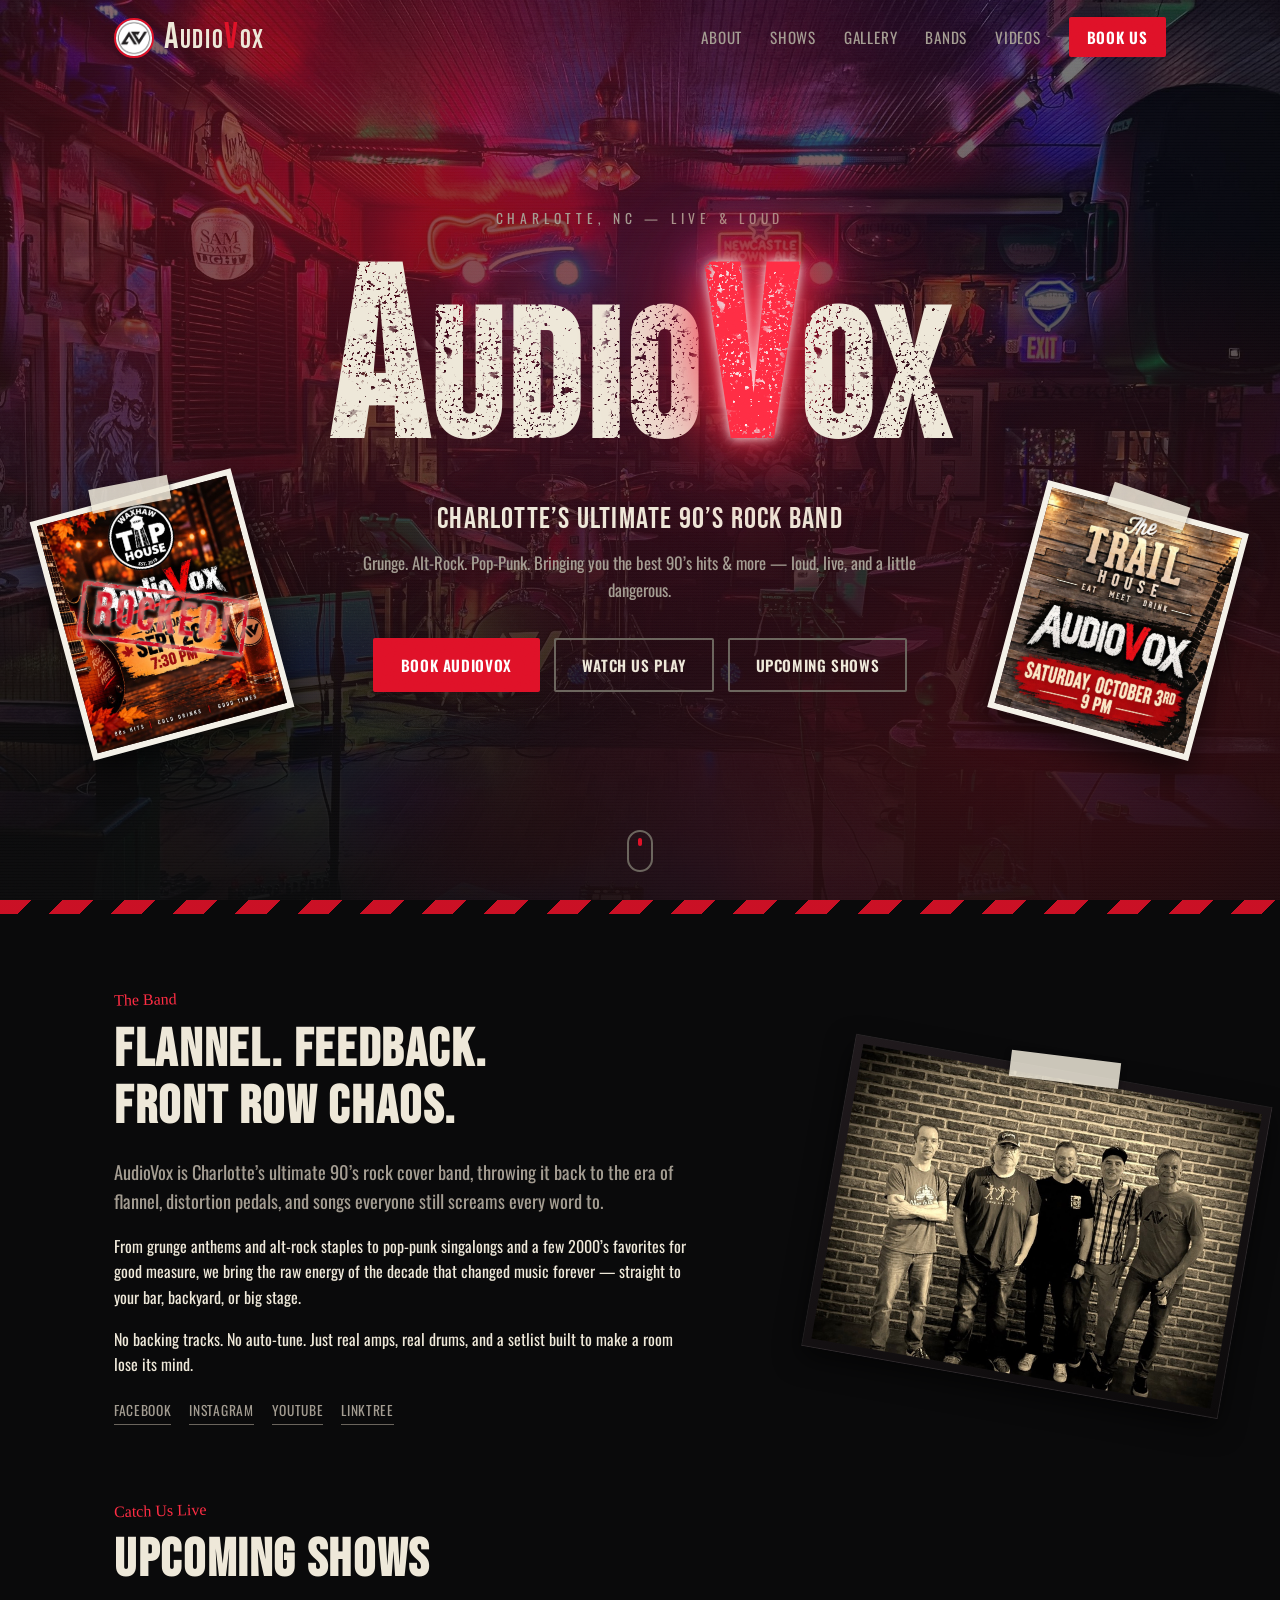
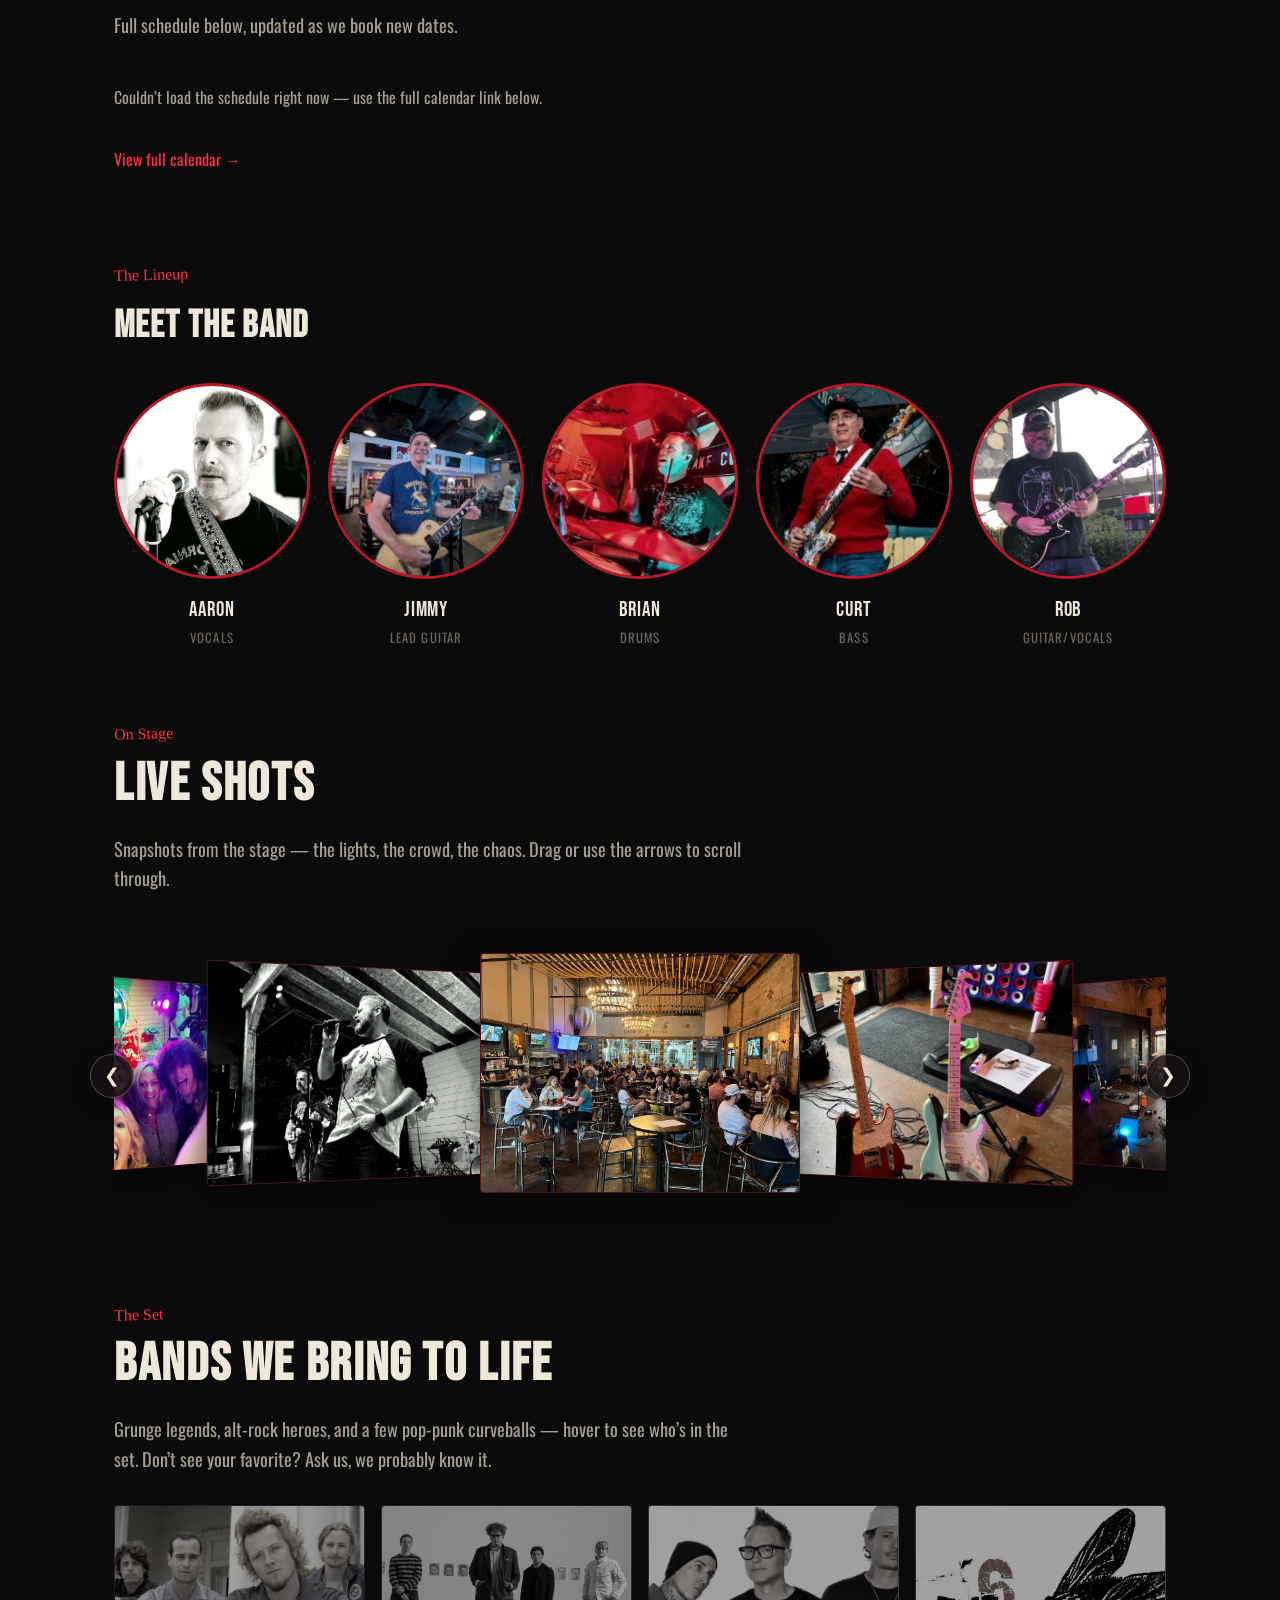
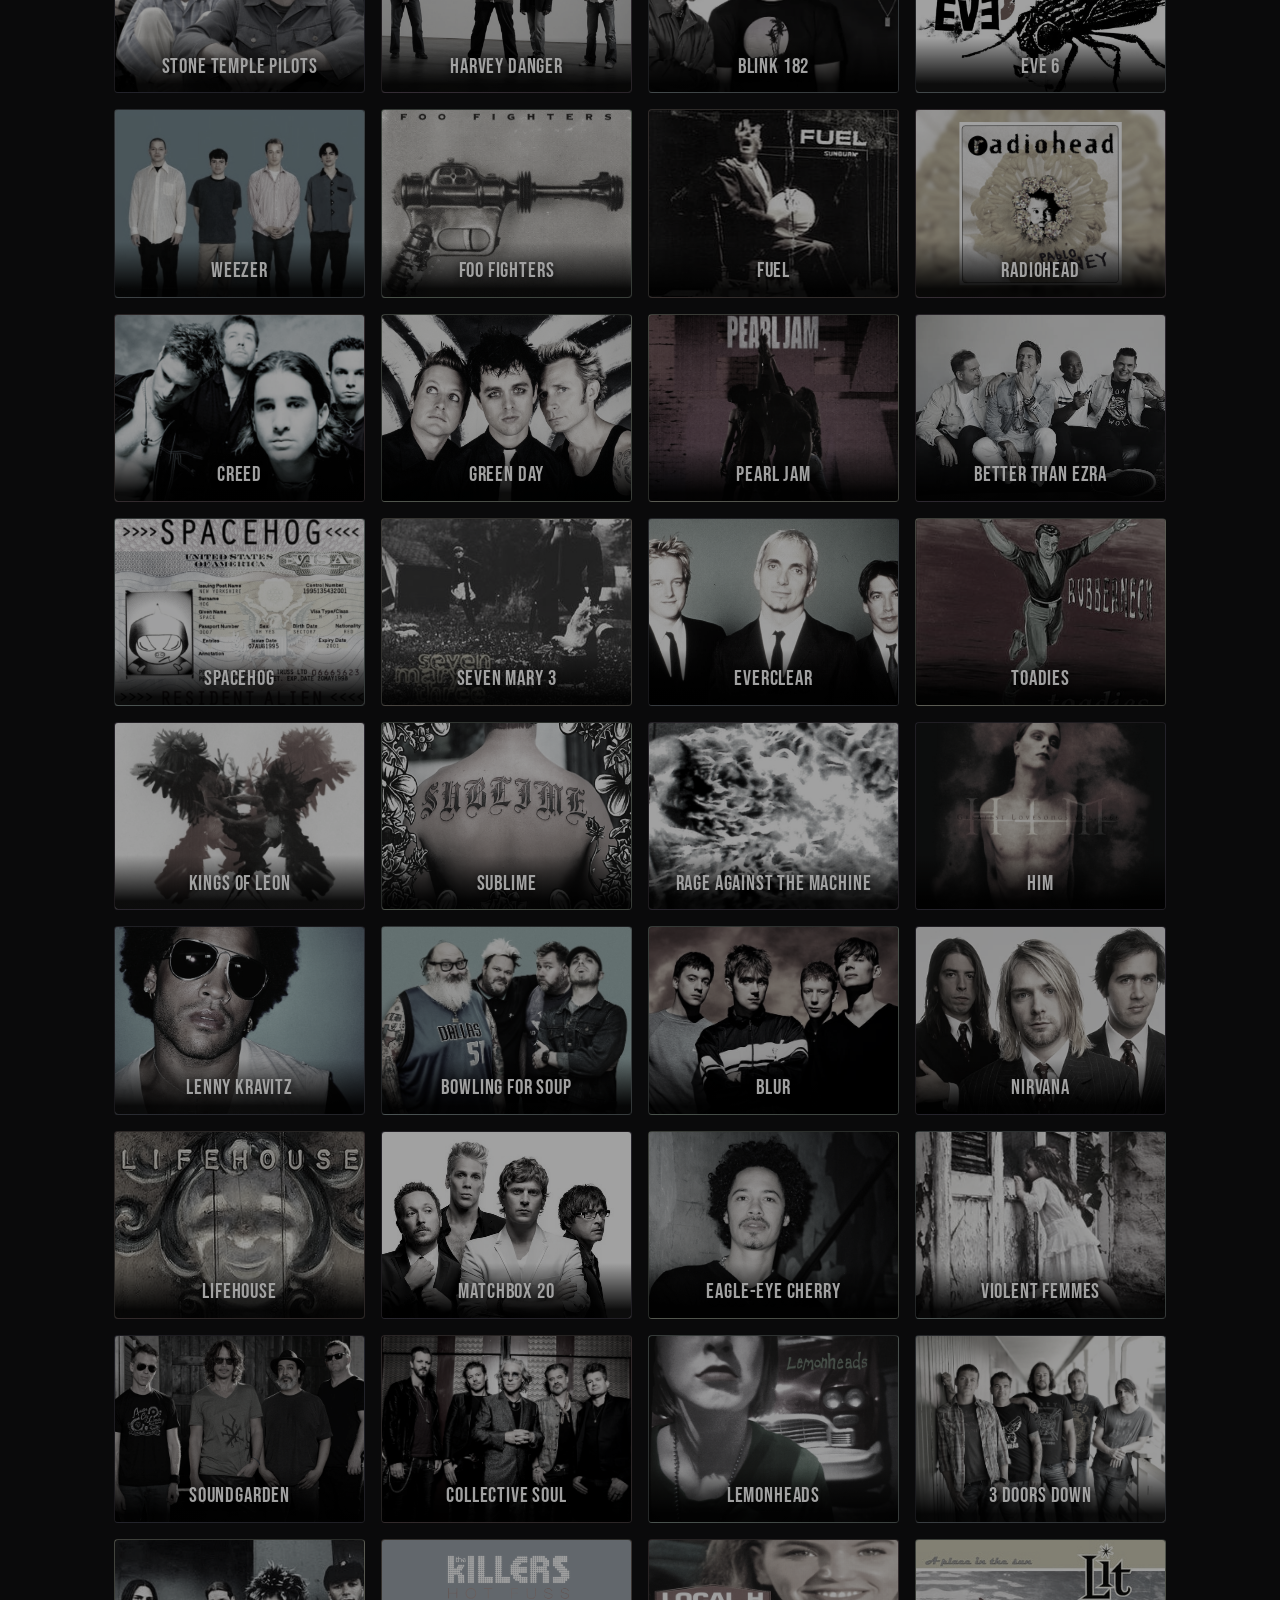
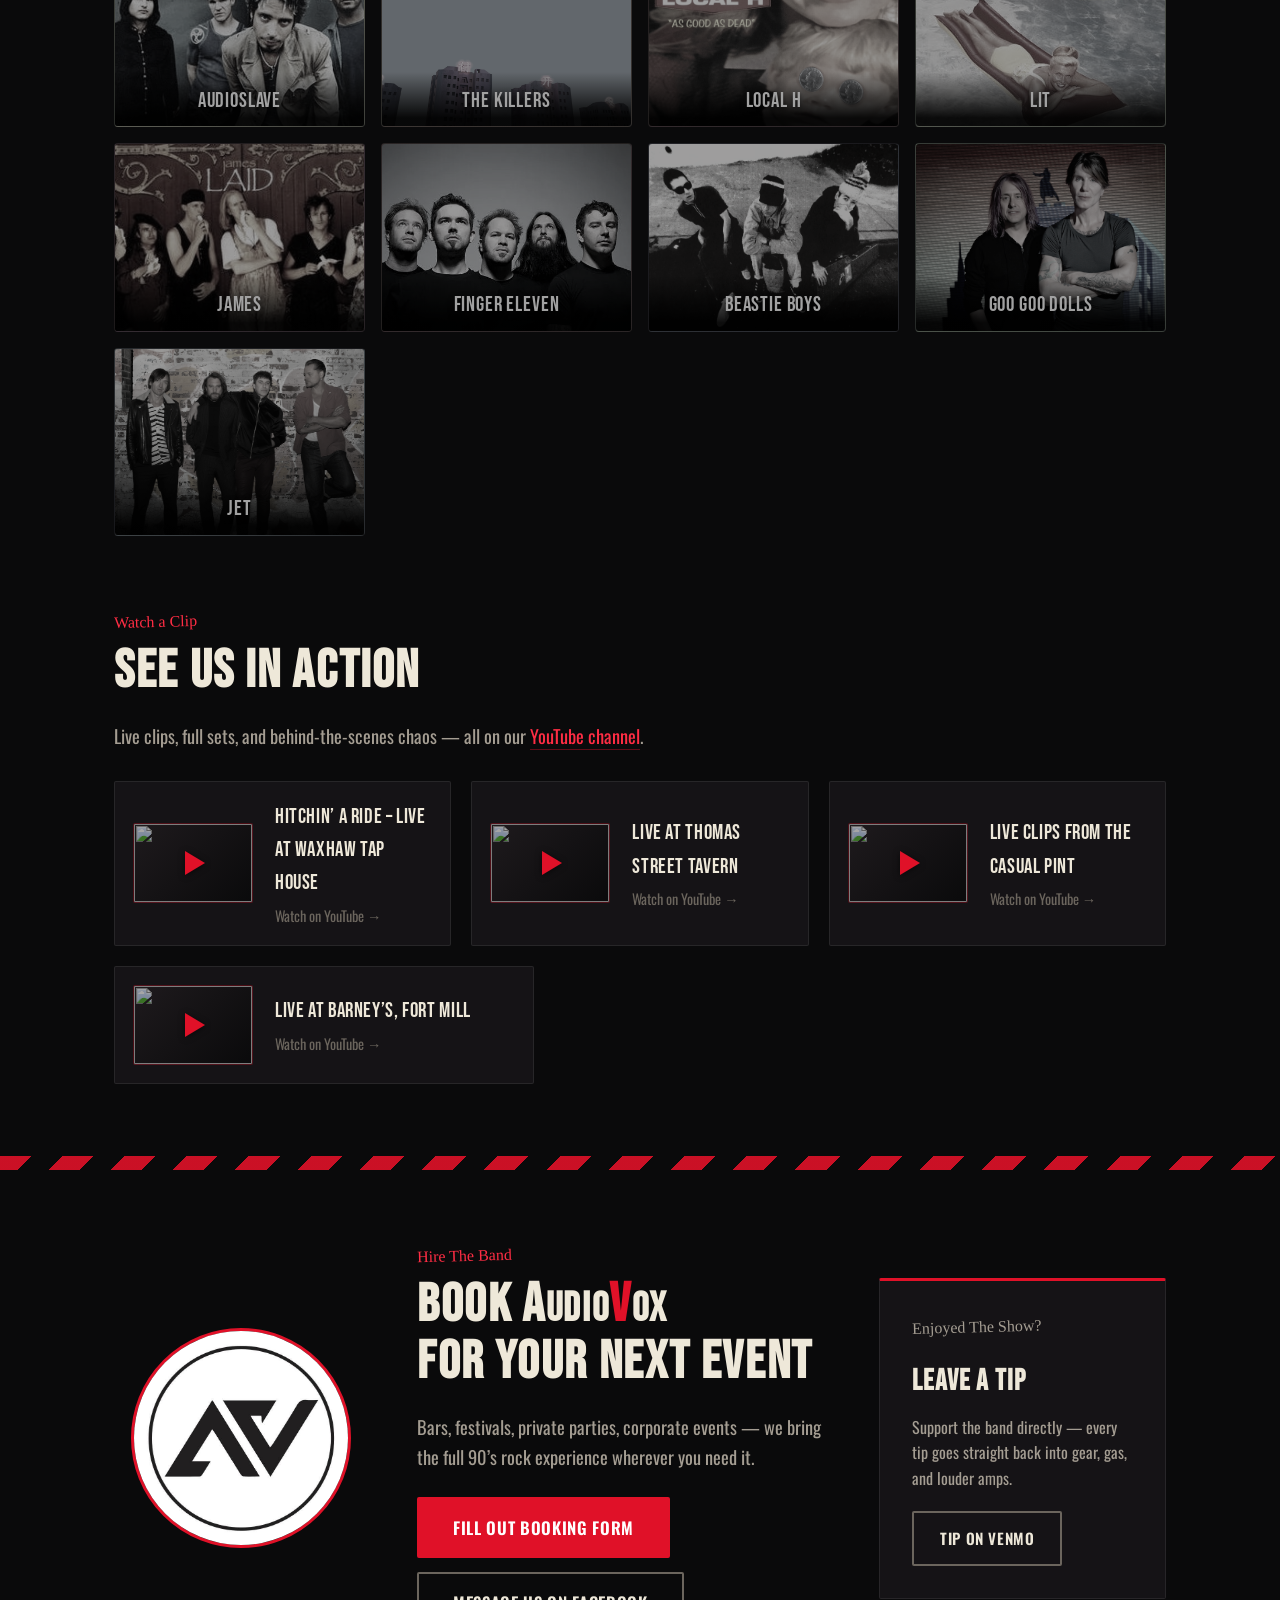
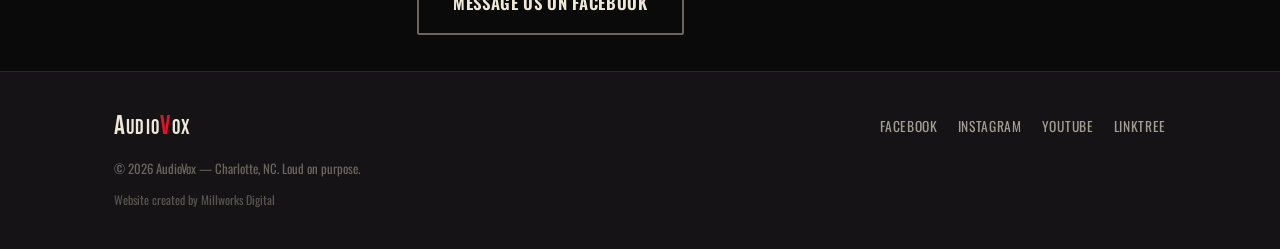
==== index.html @ 93bf6ca8 "Booking form: relay requests to the band's inbox via Resend (Pages Function)" ====
<!DOCTYPE html>
<html lang="en">
<head>
<meta charset="UTF-8">
<meta name="viewport" content="width=device-width, initial-scale=1.0">
<title>AudioVox | Charlotte's Ultimate 90's Rock Band</title>
<meta name="description" content="AudioVox — Charlotte's ultimate 90's rock cover band. Live shows, setlist, booking and more.">
<link rel="icon" href="favicon.ico" sizes="48x48 32x32">
<link rel="icon" type="image/png" sizes="32x32" href="favicon-32.png">
<link rel="apple-touch-icon" href="apple-touch-icon.png">
<link rel="preconnect" href="https://fonts.googleapis.com">
<link rel="preconnect" href="https://fonts.gstatic.com" crossorigin>
<link href="https://fonts.googleapis.com/css2?family=Bebas+Neue&family=Anton+SC&family=Permanent+Marker&family=Oswald:wght@400;500;600;700&display=swap" rel="stylesheet">
<link rel="stylesheet" href="https://cdn.jsdelivr.net/npm/swiper@11/swiper-bundle.min.css">
<link rel="stylesheet" href="css/style.css?v=49">
</head>
<body>
<!-- Distress filter for the AudioVox wordmark -->
<svg width="0" height="0" style="position:absolute" aria-hidden="true" focusable="false"><filter id="av-distress" x="-5%" y="-5%" width="110%" height="110%"><feTurbulence type="fractalNoise" baseFrequency="0.09" numOctaves="3" seed="4" result="w"/><feDisplacementMap in="SourceGraphic" in2="w" scale="5" xChannelSelector="R" yChannelSelector="G" result="r"/><feTurbulence type="fractalNoise" baseFrequency="0.018 0.5" numOctaves="2" seed="21" result="g"/><feColorMatrix in="g" type="matrix" values="0 0 0 0 0  0 0 0 0 0  0 0 0 0 0  18 0 0 0 -4.3" result="m"/><feComposite in="r" in2="m" operator="in"/></filter><filter id="av-glitch" x="-8%" y="-8%" width="116%" height="116%" color-interpolation-filters="sRGB"><feTurbulence type="fractalNoise" baseFrequency="0 0.07" numOctaves="1" seed="3" result="bands"><animate attributeName="seed" values="3;3;3;3;3;8;3;14;3;3;3;3" dur="4.5s" calcMode="discrete" repeatCount="indefinite"/></feTurbulence><feDisplacementMap in="SourceGraphic" in2="bands" scale="0" xChannelSelector="R" yChannelSelector="B" result="d"><animate attributeName="scale" values="0;0;0;0;0;10;0;-7;0;0;0;0" dur="4.5s" calcMode="discrete" repeatCount="indefinite"/></feDisplacementMap><feFlood flood-color="#000" result="red"/><feComposite in="red" in2="d" operator="in" result="redcopy"/><feOffset in="redcopy" dx="-3" dy="0" result="ghost"><animate attributeName="dx" values="-3;-3;-3;-3;-3;-9;-3;-9;-3;-3;-3;-3" dur="4.5s" calcMode="discrete" repeatCount="indefinite"/></feOffset><feMerge><feMergeNode in="d"/></feMerge></filter><filter id="av-glitch-sm" x="-8%" y="-8%" width="116%" height="116%" color-interpolation-filters="sRGB"><feTurbulence type="fractalNoise" baseFrequency="0 0.07" numOctaves="1" seed="3" result="bands"><animate attributeName="seed" values="3;3;3;3;3;8;3;14;3;3;3;3" dur="4.5s" calcMode="discrete" repeatCount="indefinite"/></feTurbulence><feDisplacementMap in="SourceGraphic" in2="bands" scale="0" xChannelSelector="R" yChannelSelector="B" result="d"><animate attributeName="scale" values="0;0;0;0;0;6;0;-4;0;0;0;0" dur="4.5s" calcMode="discrete" repeatCount="indefinite"/></feDisplacementMap><feFlood flood-color="#000" result="red"/><feComposite in="red" in2="d" operator="in" result="redcopy"/><feOffset in="redcopy" dx="-1" dy="0" result="ghost"><animate attributeName="dx" values="-1;-1;-1;-1;-1;-3;-1;-3;-1;-1;-1;-1" dur="4.5s" calcMode="discrete" repeatCount="indefinite"/></feOffset><feMerge><feMergeNode in="d"/></feMerge></filter><filter id="av-check" x="-2%" y="-2%" width="104%" height="104%" color-interpolation-filters="sRGB"><feTurbulence type="fractalNoise" baseFrequency="0.07 0.006" numOctaves="3" seed="12" result="n"/><feColorMatrix in="n" type="matrix" values="0 0 0 0 0  0 0 0 0 0  0 0 0 0 0  1 0 0 0 0" result="a"/><feComponentTransfer in="a" result="lines"><feFuncA type="table" tableValues="0 0 0 0 0 0 0 0 0 0 0 0 0 0 0 0 0 0 0 0 1 0 0 0 0 0 0 0 0 0 0 0 0 0 0 0 0 0 0 0"/></feComponentTransfer><feComposite in="lines" in2="SourceAlpha" operator="in" result="cut"/><feFlood flood-color="#1b1210" flood-opacity="0.9"/><feComposite in2="cut" operator="in" result="cracks"/><feMerge><feMergeNode in="SourceGraphic"/><feMergeNode in="cracks"/></feMerge></filter><filter id="av-flecks" x="-2%" y="-2%" width="104%" height="104%" color-interpolation-filters="sRGB"><feTurbulence type="fractalNoise" baseFrequency="0.016" numOctaves="2" seed="4" result="d0"/><feColorMatrix in="d0" type="matrix" values="0 0 0 0 0  0 0 0 0 0  0 0 0 0 0  7 0 0 0 -2.7" result="dens"/><feTurbulence type="fractalNoise" baseFrequency="0.3" numOctaves="2" seed="17" result="g1"/><feColorMatrix in="g1" type="matrix" values="0 0 0 0 0  0 0 0 0 0  0 0 0 0 0  -16 0 0 0 5.8" result="small"/><feComposite in="small" in2="dens" operator="in" result="smallC"/><feTurbulence type="fractalNoise" baseFrequency="0.21" numOctaves="2" seed="52" result="g3"/><feColorMatrix in="g3" type="matrix" values="0 0 0 0 0  0 0 0 0 0  0 0 0 0 0  -16 0 0 0 4.5" result="base"/><feTurbulence type="fractalNoise" baseFrequency="0.07 0.1" numOctaves="3" seed="31" result="g2"/><feColorMatrix in="g2" type="matrix" values="0 0 0 0 0  0 0 0 0 0  0 0 0 0 0  -20 0 0 0 6.5" result="chips"/><feComposite in="chips" in2="dens" operator="in" result="chipsC"/><feComposite in="smallC" in2="base" operator="over" result="f1"/><feComposite in="f1" in2="chipsC" operator="over" result="flecks"/><feComposite in="SourceGraphic" in2="flecks" operator="out"/></filter><filter id="av-flecks-sm" x="-2%" y="-2%" width="104%" height="104%" color-interpolation-filters="sRGB"><feTurbulence type="fractalNoise" baseFrequency="0.03" numOctaves="2" seed="4" result="d0"/><feColorMatrix in="d0" type="matrix" values="0 0 0 0 0  0 0 0 0 0  0 0 0 0 0  7 0 0 0 -2.7" result="dens"/><feTurbulence type="fractalNoise" baseFrequency="0.57" numOctaves="2" seed="17" result="g1"/><feColorMatrix in="g1" type="matrix" values="0 0 0 0 0  0 0 0 0 0  0 0 0 0 0  -16 0 0 0 5.8" result="small"/><feComposite in="small" in2="dens" operator="in" result="smallC"/><feTurbulence type="fractalNoise" baseFrequency="0.4" numOctaves="2" seed="52" result="g3"/><feColorMatrix in="g3" type="matrix" values="0 0 0 0 0  0 0 0 0 0  0 0 0 0 0  -16 0 0 0 4.5" result="base"/><feTurbulence type="fractalNoise" baseFrequency="0.13 0.19" numOctaves="3" seed="31" result="g2"/><feColorMatrix in="g2" type="matrix" values="0 0 0 0 0  0 0 0 0 0  0 0 0 0 0  -20 0 0 0 6.5" result="chips"/><feComposite in="chips" in2="dens" operator="in" result="chipsC"/><feComposite in="smallC" in2="base" operator="over" result="f1"/><feComposite in="f1" in2="chipsC" operator="over" result="flecks"/><feComposite in="SourceGraphic" in2="flecks" operator="out"/></filter></svg>

<div class="grain-overlay" aria-hidden="true"></div>

<header id="site-header">
  <nav class="nav-wrap">
    <a href="#top" class="brand"><img src="images/logo.jpg" alt="" class="brand-mark"><!-- OLD NAME: <span class="brand-text">AUDIO<span>VOX</span></span> --><span class="av-name" aria-label="AudioVox"><span class="av-big" aria-hidden="true"><span class="av-fx">A</span></span><span class="av-fx" aria-hidden="true">UDIO</span><span class="av-big av-v" aria-hidden="true"><span class="av-fx">V</span></span><span class="av-fx" aria-hidden="true">OX</span></span></a>
    <button id="nav-toggle" class="nav-toggle" aria-label="Toggle menu" aria-expanded="false">
      <span></span><span></span><span></span>
    </button>
    <ul id="nav-links" class="nav-links">
      <li><a href="#about" class="nav-link">About</a></li>
      <li><a href="#shows" class="nav-link">Shows</a></li>
      <li><a href="#gallery" class="nav-link">Gallery</a></li>
      <li><a href="#setlist" class="nav-link">Bands</a></li>
      <li><a href="#videos" class="nav-link">Videos</a></li>
      <li><a href="#book" class="nav-link nav-cta">Book Us</a></li>
    </ul>
  </nav>
</header>

<!-- Roughens the edges of the ROCKED! stamp so it looks like worn ink. -->
<svg width="0" height="0" style="position:absolute" aria-hidden="true" focusable="false">
  <filter id="stamp-rough" x="-5%" y="-5%" width="110%" height="110%">
    <feTurbulence type="fractalNoise" baseFrequency="0.9" numOctaves="2" seed="7" result="noise"/>
    <feDisplacementMap in="SourceGraphic" in2="noise" scale="2.5" result="rough"/>
    <feTurbulence type="fractalNoise" baseFrequency="0.05" numOctaves="3" seed="3" result="blotch"/>
    <feColorMatrix in="blotch" type="matrix" values="0 0 0 0 0  0 0 0 0 0  0 0 0 0 0  0 0 0 -1.5 1.65" result="mask"/>
    <feComposite in="rough" in2="mask" operator="in"/>
  </filter>
</svg>

<main>

  <section id="top" class="hero">
    <div class="hero-bg" aria-hidden="true"></div>
    <div class="hero-inner">
      <p class="hero-kicker">CHARLOTTE, NC &mdash; LIVE &amp; LOUD</p>
      <!-- OLD NAME: <h1 class="hero-title">AUDIO<span>VOX</span></h1> -->
      <h1 class="hero-title hero-title-av" aria-label="AudioVox"><span class="av-name"><span class="av-big" aria-hidden="true"><span class="av-fx">A</span></span><span class="av-fx" aria-hidden="true">UDIO</span><span class="av-big av-v" aria-hidden="true"><span class="av-fx">V</span></span><span class="av-fx" aria-hidden="true">OX</span></span></h1>
      <p class="hero-tagline">Charlotte&rsquo;s Ultimate 90&rsquo;s Rock Band</p>
      <p class="hero-sub">Grunge. Alt-Rock. Pop-Punk. Bringing you the best 90&rsquo;s hits &amp; more &mdash; loud, live, and a little dangerous.</p>
      <div class="hero-actions">
        <a href="#book" class="btn btn-primary">Book AudioVox</a>
        <a href="#videos" class="btn btn-outline">Watch Us Play</a>
        <a href="#shows" class="btn btn-outline">Upcoming Shows</a>
      </div>
    </div>
    <div class="next-shows">
      <div class="next-show" id="next-show">
        <span class="next-show-tape"></span>
        <img
          src="images/flyer.jpg"
          alt="Upcoming show flyer"
          class="next-show-img lightbox-trigger"
          id="next-show-img"
          data-stamp="ROCKED!"
          data-lightbox-group="flyer"
          data-cta-href="#shows"
          data-cta-label="See Upcoming Shows"
        >
        <span class="next-show-stamp" aria-hidden="true">ROCKED!</span>
      </div>
      <div class="next-show next-show-right" id="next-show-2">
        <span class="next-show-tape"></span>
        <img
          src="images/flyer2.jpg"
          alt="Upcoming show flyer"
          class="next-show-img lightbox-trigger"
          id="next-show-img-2"
          data-lightbox-group="flyer"
          data-cta-href="#shows"
          data-cta-label="See Upcoming Shows"
        >
      </div>
    </div>
    <a href="#about" class="scroll-cue" aria-label="Scroll down"><span></span></a>
  </section>

  <div class="hazard-strip" aria-hidden="true"></div>

  <section id="about" class="section about">
    <div class="section-inner about-grid">
      <div class="about-text">
        <p class="eyebrow">The Band</p>
        <h2 class="section-title">Flannel. Feedback.<br>Front Row Chaos.</h2>
        <p class="lede">AudioVox is Charlotte&rsquo;s ultimate 90&rsquo;s rock cover band, throwing it back to the era of flannel, distortion pedals, and songs everyone still screams every word to.</p>
        <p>From grunge anthems and alt-rock staples to pop-punk singalongs and a few 2000&rsquo;s favorites for good measure, we bring the raw energy of the decade that changed music forever &mdash; straight to your bar, backyard, or big stage.</p>
        <p>No backing tracks. No auto-tune. Just real amps, real drums, and a setlist built to make a room lose its mind.</p>
        <div class="about-links">
          <a href="https://www.facebook.com/audiovoxmusic" target="_blank" rel="noopener">Facebook</a>
          <a href="https://www.instagram.com/audiovox_music" target="_blank" rel="noopener">Instagram</a>
          <a href="https://youtube.com/@audiovoxmusic" target="_blank" rel="noopener">YouTube</a>
          <a href="https://linktr.ee/AudioVoxmusic" target="_blank" rel="noopener">Linktree</a>
        </div>
      </div>
      <div class="about-photo about-photo-band">
        <img src="images/about-band.jpg" alt="AudioVox band portrait" class="photo-fallback photo-frame lightbox-trigger" data-fallback-label="images/about-band.jpg" data-lightbox-group="band">
        <div class="photo-tape"></div>
      </div>
    </div>
  </section>

  <section id="shows" class="section shows">
    <div class="section-inner">
      <p class="eyebrow">Catch Us Live</p>
      <h2 class="section-title">Upcoming Shows</h2>
      <p class="lede">Full schedule below, updated as we book new dates.</p>
      <ul class="show-list" id="show-list" aria-live="polite">
        <li class="show-empty">Loading shows&hellip;</li>
      </ul>
      <div id="past-shows" class="past-shows" hidden>
        <h3 class="past-shows-title">Past Shows</h3>
        <ul class="show-list" id="past-show-list"></ul>
      </div>
      <p class="show-more"><a href="https://calendar.google.com/calendar/embed?src=43e5d4c9e6b91e4037fa6ed11dd346ec2a66055111ee38d2aab50e6a2820ae67%40group.calendar.google.com&ctz=America%2FNew_York" target="_blank" rel="noopener">View full calendar &rarr;</a></p>
    </div>
  </section>

  <section class="section about about-lineup">
    <div class="section-inner band-grid">
      <p class="eyebrow">The Lineup</p>
      <h3 class="band-title">Meet The Band</h3>
      <ul class="band-members">
        <li class="band-member">
          <img src="images/member-aaron.jpg" alt="Aaron" class="photo-fallback member-photo" data-fallback-label="images/member-aaron.jpg">
          <span class="member-name">Aaron</span>
          <span class="member-role">Vocals</span>
        </li>
        <li class="band-member">
          <img src="images/member-jimmy.jpg" alt="Jimmy" class="photo-fallback member-photo" data-fallback-label="images/member-jimmy.jpg">
          <span class="member-name">Jimmy</span>
          <span class="member-role">Lead Guitar</span>
        </li>
        <li class="band-member">
          <img src="images/member-brian.jpg" alt="Brian" class="photo-fallback member-photo" data-fallback-label="images/member-brian.jpg">
          <span class="member-name">Brian</span>
          <span class="member-role">Drums</span>
        </li>
        <li class="band-member">
          <img src="images/member-curt.jpg" alt="Curt" class="photo-fallback member-photo" data-fallback-label="images/member-curt.jpg">
          <span class="member-name">Curt</span>
          <span class="member-role">Bass</span>
        </li>
        <li class="band-member">
          <img src="images/member-rob.jpg" alt="Rob" class="photo-fallback member-photo" data-fallback-label="images/member-rob.jpg">
          <span class="member-name">Rob</span>
          <span class="member-role">Guitar/Vocals</span>
        </li>
      </ul>
    </div>
  </section>

  <section id="gallery" class="section gallery">
    <div class="section-inner">
      <p class="eyebrow">On Stage</p>
      <h2 class="section-title">Live Shots</h2>
      <p class="lede">Snapshots from the stage &mdash; the lights, the crowd, the chaos. Drag or use the arrows to scroll through.</p>
    </div>
    <div class="gallery-carousel section-inner">
      <button id="gallery-prev" class="gallery-nav gallery-prev" aria-label="Slide left">&#10094;</button>
      <div class="swiper gallery-swiper">
        <div class="swiper-wrapper" id="gallery-wrapper"></div>
      </div>
      <button id="gallery-next" class="gallery-nav gallery-next" aria-label="Slide right">&#10095;</button>
    </div>
  </section>

  <section id="setlist" class="section setlist">
    <div class="section-inner">
      <p class="eyebrow">The Set</p>
      <h2 class="section-title">Bands We Bring To Life</h2>
      <p class="lede">Grunge legends, alt-rock heroes, and a few pop-punk curveballs &mdash; hover to see who&rsquo;s in the set. Don&rsquo;t see your favorite? Ask us, we probably know it.</p>
      <ul class="cover-bands-grid" id="cover-bands-grid"></ul>
    </div>
  </section>


  <section id="videos" class="section videos">
    <div class="section-inner">
      <p class="eyebrow">Watch a Clip</p>
      <h2 class="section-title">See Us In Action</h2>
      <p class="lede">Live clips, full sets, and behind-the-scenes chaos &mdash; all on our <a href="https://youtube.com/@audiovoxmusic" target="_blank" rel="noopener">YouTube channel</a>.</p>
      <div class="video-list">
        <a class="video-card" href="https://www.youtube.com/watch?v=dtZlCOOHJao" target="_blank" rel="noopener">
          <div class="video-thumb">
            <img src="https://img.youtube.com/vi/dtZlCOOHJao/hqdefault.jpg" alt="" class="video-thumb-img">
            <span class="play-btn" aria-hidden="true"></span>
          </div>
          <div class="video-card-text">
            <span class="video-card-title">Hitchin&rsquo; a Ride &ndash; Live at Waxhaw Tap House</span>
            <span class="video-card-sub">Watch on YouTube &rarr;</span>
          </div>
        </a>
        <a class="video-card" href="https://www.youtube.com/watch?v=Fhkzwx5cWUE" target="_blank" rel="noopener">
          <div class="video-thumb">
            <img src="https://img.youtube.com/vi/Fhkzwx5cWUE/hqdefault.jpg" alt="" class="video-thumb-img">
            <span class="play-btn" aria-hidden="true"></span>
          </div>
          <div class="video-card-text">
            <span class="video-card-title">Live at Thomas Street Tavern</span>
            <span class="video-card-sub">Watch on YouTube &rarr;</span>
          </div>
        </a>
        <a class="video-card" href="https://www.youtube.com/watch?v=5sEF7wU3IVE" target="_blank" rel="noopener">
          <div class="video-thumb">
            <img src="https://img.youtube.com/vi/5sEF7wU3IVE/hqdefault.jpg" alt="" class="video-thumb-img">
            <span class="play-btn" aria-hidden="true"></span>
          </div>
          <div class="video-card-text">
            <span class="video-card-title">Live Clips from The Casual Pint</span>
            <span class="video-card-sub">Watch on YouTube &rarr;</span>
          </div>
        </a>
        <a class="video-card" href="https://www.youtube.com/watch?v=ik-5cZEL6rE" target="_blank" rel="noopener">
          <div class="video-thumb">
            <img src="https://img.youtube.com/vi/ik-5cZEL6rE/hqdefault.jpg" alt="" class="video-thumb-img">
            <span class="play-btn" aria-hidden="true"></span>
          </div>
          <div class="video-card-text">
            <span class="video-card-title">Live at Barney&rsquo;s, Fort Mill</span>
            <span class="video-card-sub">Watch on YouTube &rarr;</span>
          </div>
        </a>
      </div>
    </div>
  </section>

  <div class="hazard-strip" aria-hidden="true"></div>

  <section id="book" class="section book">
    <div class="section-inner book-grid">
      <div class="book-logo">
        <img src="images/logo.jpg" alt="AudioVox logo" class="book-logo-img">
      </div>
      <div class="book-text">
        <p class="eyebrow">Hire The Band</p>
        <!-- OLD NAME: <h2 class="section-title">Book Audio<span class="vox">Vox</span><br>For Your Next Event</h2> -->
        <h2 class="section-title">Book <span class="av-name av-inline" aria-label="AudioVox"><span class="av-big" aria-hidden="true"><span class="av-fx">A</span></span><span class="av-fx" aria-hidden="true">UDIO</span><span class="av-big av-v" aria-hidden="true"><span class="av-fx">V</span></span><span class="av-fx" aria-hidden="true">OX</span></span><br>For Your Next Event</h2>
        <p class="lede">Bars, festivals, private parties, corporate events &mdash; we bring the full 90&rsquo;s rock experience wherever you need it.</p>
        <div class="book-actions">
          <button type="button" id="open-booking-form" class="btn btn-primary btn-lg">Fill Out Booking Form</button>
          <a href="https://m.me/audiovoxmusic" target="_blank" rel="noopener" class="btn btn-outline btn-lg">Message Us on Facebook</a>
        </div>
      </div>
      <div class="tip-card">
        <p class="eyebrow">Enjoyed The Show?</p>
        <h3 class="tip-title">Leave a Tip</h3>
        <p>Support the band directly &mdash; every tip goes straight back into gear, gas, and louder amps.</p>
        <a href="https://venmo.com/code?user_id=3025136726835200626&created=1779314784" target="_blank" rel="noopener" class="btn btn-outline">Tip on Venmo</a>
      </div>
    </div>
  </section>

</main>

<footer class="site-footer">
  <div class="section-inner footer-inner">
    <a href="#top" class="brand footer-brand"><!-- OLD NAME: <span class="brand-text">AUDIO<span>VOX</span></span> --><span class="av-name" aria-label="AudioVox"><span class="av-big" aria-hidden="true"><span class="av-fx">A</span></span><span class="av-fx" aria-hidden="true">UDIO</span><span class="av-big av-v" aria-hidden="true"><span class="av-fx">V</span></span><span class="av-fx" aria-hidden="true">OX</span></span></a>
    <ul class="footer-links">
      <li><a href="https://www.facebook.com/audiovoxmusic" target="_blank" rel="noopener">Facebook</a></li>
      <li><a href="https://www.instagram.com/audiovox_music" target="_blank" rel="noopener">Instagram</a></li>
      <li><a href="https://youtube.com/@audiovoxmusic" target="_blank" rel="noopener">YouTube</a></li>
      <li><a href="https://linktr.ee/AudioVoxmusic" target="_blank" rel="noopener">Linktree</a></li>
    </ul>
    <p class="footer-copy">&copy; <span id="year"></span> AudioVox &mdash; Charlotte, NC. Loud on purpose.</p>
    <p class="footer-credit">Website created by Millworks Digital</p>
  </div>
</footer>

<div id="lightbox" class="lightbox" hidden>
  <div class="lightbox-modal">
    <button id="lightbox-close" class="lightbox-close" aria-label="Close photo">&times;</button>
    <button id="lightbox-prev" class="lightbox-nav lightbox-prev" aria-label="Previous photo">&#10094;</button>
    <img id="lightbox-img" src="" alt="">
    <span id="lightbox-stamp" class="next-show-stamp lightbox-stamp" aria-hidden="true" hidden></span>
    <button id="lightbox-next" class="lightbox-nav lightbox-next" aria-label="Next photo">&#10095;</button>
    <a id="lightbox-cta" class="lightbox-cta" href="#" hidden></a>
  </div>
</div>

<div id="member-modal" class="modal" hidden>
  <div class="modal-card member-card" role="dialog" aria-modal="true" aria-labelledby="member-name">
    <button id="member-close" class="modal-close" aria-label="Close bio">&times;</button>
    <div class="modal-scroll">
      <div class="member-bio">
        <img id="member-photo" class="member-bio-photo" src="" alt="">
        <div class="member-bio-text">
          <p class="eyebrow" id="member-role"></p>
          <h3 class="modal-title" id="member-name"></h3>
          <p class="member-bio-copy" id="member-copy" hidden></p>
        </div>
      </div>
    </div>
  </div>
</div>

<div id="booking-modal" class="modal" hidden>
  <div class="modal-card">
    <button id="booking-close" class="modal-close" aria-label="Close booking form">&times;</button>

    <div class="modal-scroll">
      <div id="booking-form-wrap">
        <p class="eyebrow">Hire The Band</p>
        <!-- OLD NAME: <h3 class="modal-title">Book Audio<span class="vox">Vox</span></h3> -->
        <h3 class="modal-title">Book <span class="av-name av-inline" aria-label="AudioVox"><span class="av-big" aria-hidden="true"><span class="av-fx">A</span></span><span class="av-fx" aria-hidden="true">UDIO</span><span class="av-big av-v" aria-hidden="true"><span class="av-fx">V</span></span><span class="av-fx" aria-hidden="true">OX</span></span></h3>
        <p class="lede">Tell us about your event and we&rsquo;ll get back to you.</p>
        <form id="booking-form" novalidate>
          <label class="form-field">
            <span>Name</span>
            <input type="text" name="name" required autocomplete="name">
          </label>
          <label class="form-field">
            <span>Email</span>
            <input type="email" name="email" required autocomplete="email">
          </label>
          <label class="form-field">
            <span>Phone</span>
            <input type="tel" name="phone" autocomplete="tel" placeholder="(optional)">
          </label>
          <div class="form-row">
            <label class="form-field">
              <span>Event Date</span>
              <input type="date" name="date">
            </label>
            <label class="form-field">
              <span>Venue / Location</span>
              <input type="text" name="venue" placeholder="City, venue name">
            </label>
          </div>
          <label class="form-field">
            <span>Details</span>
            <textarea name="details" rows="4" required placeholder="Type of event, expected crowd size, budget, anything else we should know..."></textarea>
          </label>

          <label class="form-field form-hp" aria-hidden="true">
            <span>Leave this field blank</span>
            <input type="text" name="website" tabindex="-1" autocomplete="off">
          </label>

          <label class="form-field">
            <span id="booking-math-label">Quick check: what&rsquo;s 2 + 2?</span>
            <input type="text" name="mathAnswer" id="booking-math-input" inputmode="numeric" required autocomplete="off">
          </label>
          <p id="booking-math-error" class="form-error" hidden>That&rsquo;s not quite right &mdash; try again.</p>

          <p id="booking-send-error" class="form-error" hidden>Sorry &mdash; we couldn&rsquo;t send that. Please try again in a moment.</p>

          <button type="submit" class="btn btn-primary btn-lg">Send Booking Request</button>
        </form>
      </div>

      <div id="booking-success" hidden>
        <p class="eyebrow">Got It</p>
        <h3 class="modal-title">Thanks!</h3>
        <p class="lede">We&rsquo;ll get back to you soon to lock in the details.</p>
        <button type="button" id="booking-close-success" class="btn btn-outline">Close</button>
      </div>
    </div>
  </div>
</div>

<a href="#top" id="back-to-top" class="back-to-top" aria-label="Back to top"></a>

<script src="https://cdn.jsdelivr.net/npm/swiper@11/swiper-bundle.min.js"></script>
<script src="js/app.js?v=23"></script>
</body>
</html>
---- css/style.css ----
/* ---------- Tokens ---------- */
:root{
  --black:#0a0a0b;
  --black-2:#151316;
  --black-3:#1e1a1d;
  --red:#e01128;
  --red-2:#a80d1e;
  --red-glow:#ff2d44;
  --cream:#eee8d9;
  --grey:#a49d92;
  --grey-dim:#6b655d;
  --font-display:'Bebas Neue', sans-serif;
  --font-body:'Oswald', sans-serif;
  --font-marker:'Permanent Marker', cursive;
  --maxw:1100px;
}

*,*::before,*::after{box-sizing:border-box;}
html{scroll-behavior:smooth;overflow-x:hidden;}
body{
  margin:0;
  background:var(--black);
  color:var(--cream);
  font-family:var(--font-body);
  line-height:1.6;
  overflow-x:hidden;
}
img{max-width:100%;display:block;}
a{color:inherit;text-decoration:none;}
ul{list-style:none;margin:0;padding:0;}
h1,h2,h3{font-family:var(--font-display);letter-spacing:.03em;margin:0 0 .4em;}

.lede a{color:var(--red-glow);border-bottom:1px solid rgba(224,17,40,.4);}
.lede a:hover{border-color:var(--red-glow);}

.back-to-top{
  position:fixed;right:20px;bottom:24px;z-index:150;
  width:44px;height:44px;border-radius:50%;
  display:flex;align-items:center;justify-content:center;
  background:rgba(20,16,17,.9);border:1px solid rgba(224,17,40,.4);
  opacity:0;pointer-events:none;transform:translateY(10px);
  transition:opacity .25s ease, transform .25s ease, background .2s ease, border-color .2s ease;
  box-shadow:0 8px 20px rgba(0,0,0,.5);
}
.back-to-top::before{
  content:"";
  width:10px;height:10px;
  border-top:2px solid var(--cream);
  border-left:2px solid var(--cream);
  transform:rotate(45deg) translate(1px,1px);
}
.back-to-top.visible{opacity:1;pointer-events:auto;transform:translateY(0);}
.back-to-top:hover{background:var(--red);border-color:var(--red);}

.section-inner{max-width:var(--maxw);margin:0 auto;padding:0 24px;}
.section{position:relative;padding:36px 0;}
.eyebrow{
  font-family:var(--font-marker);
  color:var(--red-glow);
  font-size:1rem;
  margin:0 0 8px;
  transform:rotate(-1.5deg);
  display:inline-block;
}
.section-title{font-size:clamp(2.2rem,5vw,3.4rem);line-height:1.05;color:var(--cream);}
.lede{font-size:1.15rem;color:var(--grey);max-width:640px;}

/* ---------- Grain overlay ---------- */
.grain-overlay{
  position:fixed;inset:0;pointer-events:none;z-index:999;
  opacity:.05;mix-blend-mode:overlay;
  background-image:url("data:image/svg+xml,%3Csvg xmlns='http://www.w3.org/2000/svg' width='140' height='140'%3E%3Cfilter id='n'%3E%3CfeTurbulence type='fractalNoise' baseFrequency='0.9' numOctaves='2' stitchTiles='stitch'/%3E%3C/filter%3E%3Crect width='100%25' height='100%25' filter='url(%23n)'/%3E%3C/svg%3E");
  animation:grain-shift 1s steps(4) infinite;
}
@keyframes grain-shift{
  0%{transform:translate(0,0);} 25%{transform:translate(-2%,1%);}
  50%{transform:translate(1%,-2%);} 75%{transform:translate(-1%,2%);}
  100%{transform:translate(0,0);}
}

/* ---------- Header / Nav ---------- */
#site-header{
  position:fixed;top:0;left:0;right:0;z-index:200;
  padding:18px 0;
  transition:background .25s ease, padding .25s ease, box-shadow .25s ease;
}
#site-header.scrolled{
  background:rgba(10,10,11,.92);
  backdrop-filter:blur(6px);
  padding:12px 0;
  box-shadow:0 2px 20px rgba(0,0,0,.5);
  border-bottom:1px solid rgba(224,17,40,.25);
}
.nav-wrap{
  max-width:var(--maxw);margin:0 auto;padding:0 24px;
  display:flex;align-items:center;justify-content:space-between;
}
.brand{
  font-family:var(--font-display);
  font-size:1.7rem;letter-spacing:.06em;color:var(--cream);
  display:flex;align-items:center;gap:10px;
}
.brand-mark{
  width:40px;height:40px;border-radius:50%;
  object-fit:cover;border:2px solid var(--red);
  background:#fff;
}
.brand-text span{color:var(--red);}
.vox{color:var(--red);}
.nav-links{display:flex;align-items:center;gap:28px;}
.nav-link{
  font-size:.95rem;letter-spacing:.05em;text-transform:uppercase;
  color:var(--grey);position:relative;padding:4px 0;
}
.nav-link:hover{color:var(--cream);}
.nav-link::after{
  content:"";position:absolute;left:0;bottom:-2px;height:2px;width:0;
  background:var(--red);transition:width .2s ease;
}
.nav-link:hover::after{width:100%;}
.nav-link.is-active{color:var(--cream);}
.nav-link.is-active::after{width:100%;}
.nav-cta{
  background:var(--red);color:#fff !important;padding:9px 18px !important;
  border-radius:2px;font-weight:600;
}
.nav-cta::after{display:none;}
.nav-cta:hover{background:var(--red-2);}

.nav-toggle{
  display:none;flex-direction:column;justify-content:center;gap:5px;
  width:34px;height:28px;background:none;border:0;cursor:pointer;padding:0;
  position:relative;z-index:2;
}
.nav-toggle span{display:block;height:2px;background:var(--cream);border-radius:2px;transition:transform .25s ease, opacity .25s ease;}

@media (max-width:820px){
  .nav-toggle{display:flex;}
  .nav-links{
    position:fixed;top:0;right:0;height:100vh;width:min(78vw,320px);
    background:var(--black-2);flex-direction:column;align-items:flex-start;
    padding:100px 32px 32px;gap:26px;
    transform:translateX(100%);transition:transform .3s ease;
    border-left:1px solid rgba(224,17,40,.3);
  }
  .nav-links.open{transform:translateX(0);}
  .nav-cta{margin-top:8px;}
  body.nav-open{overflow:hidden;}
}

/* ---------- Hero ---------- */
.hero{
  position:relative;min-height:100vh;
  display:flex;flex-direction:column;align-items:center;justify-content:center;text-align:center;
  overflow:hidden;
}
.hero-bg{
  position:absolute;inset:0;z-index:0;
  background:
    radial-gradient(ellipse at 30% 20%, rgba(224,17,40,.35), transparent 55%),
    radial-gradient(ellipse at 80% 80%, rgba(168,13,30,.28), transparent 50%),
    linear-gradient(180deg, rgba(10,10,11,.55) 0%, rgba(10,10,11,.75) 55%, rgba(10,10,11,.96) 100%),
    url("../images/hero-band.jpg") center 30%/cover no-repeat;
}
.hero-bg::after{
  content:"";position:absolute;inset:0;
  background-repeat:repeat;background-size:3px 3px;
  background-image:repeating-linear-gradient(0deg, rgba(255,255,255,.025) 0px, transparent 1px, transparent 2px);
}
.hero-inner{position:relative;z-index:1;padding:0 24px;max-width:820px;}
.hero-kicker{
  font-size:.85rem;letter-spacing:.35em;text-transform:uppercase;
  color:var(--grey);margin:0 0 18px;
}
.hero-title{
  font-size:clamp(4rem,15vw,9rem);color:var(--cream);
  line-height:.9;margin:0;
  text-shadow:0 0 6px rgba(255,255,255,.35), 0 0 16px rgba(255,255,255,.12);
  animation:flicker 7s infinite;
}
.hero-title span{
  color:var(--red-glow);
  text-shadow:
    0 0 4px #fff, 0 0 14px #fff,
    0 0 26px var(--red-glow), 0 0 60px var(--red), 0 0 110px var(--red);
}
@keyframes flicker{
  0%,19%,22%,25%,54%,57%,100%{
    opacity:1;
    transform:translateX(0);
    text-shadow:0 0 6px rgba(255,255,255,.35), 0 0 16px rgba(255,255,255,.12);
  }
  20.5%{
    opacity:.75;
    transform:translateX(-2px);
    text-shadow:0 0 2px rgba(255,255,255,.15);
  }
  23%{
    opacity:.9;
    transform:translateX(1px);
    text-shadow:0 0 4px rgba(255,255,255,.2);
  }
  55.5%{
    opacity:.85;
    transform:translateX(2px);
    text-shadow:0 0 3px rgba(255,255,255,.15);
  }
}
.hero-tagline{
  font-family:var(--font-display);
  font-size:clamp(1.3rem,3vw,1.9rem);
  letter-spacing:.04em;color:var(--cream);margin:10px 0 6px;
}
.hero-sub{color:var(--grey);max-width:560px;margin:0 auto 34px;font-size:1.05rem;}
.hero-actions{display:flex;flex-wrap:wrap;gap:14px;justify-content:center;}

.btn{
  -webkit-appearance:none;appearance:none;
  display:inline-block;padding:13px 26px;border-radius:2px;
  font-family:var(--font-body);font-weight:600;font-size:.95rem;
  letter-spacing:.04em;text-transform:uppercase;
  background:none;cursor:pointer;
  border:2px solid transparent;transition:all .2s ease;
}
.btn-primary{background:var(--red);color:#fff;border-color:var(--red);}
.btn-primary:hover{background:var(--red-2);border-color:var(--red-2);transform:translateY(-2px);}
.btn-outline{background:transparent;border-color:var(--grey-dim);color:var(--cream);}
.btn-outline:hover{border-color:var(--red);color:var(--red-glow);transform:translateY(-2px);}
.btn-lg{padding:16px 34px;font-size:1.05rem;}

.next-show{
  position:relative;z-index:2;display:block;
  width:170px;margin:56px auto 0;
  transform:rotate(-15deg);
  transition:transform .25s ease;
}
.next-show:hover{transform:rotate(-10deg) scale(1.04);}
/* Red ink "ROCKED!" stamp slapped across the flyer. Sized in container units so it scales with the flyer. */
.next-show{container-type:inline-size;}
.next-show-stamp{
  position:absolute;left:50%;top:52%;z-index:3;
  transform:translate(-50%,-50%) rotate(22deg);
  padding:.05em .22em .02em;
  border:.09em solid #d10f27;border-radius:.08em;
  color:#d10f27;font-family:var(--font-display);
  -webkit-text-stroke:.02em #d10f27;
  font-size:22cqw;line-height:1;letter-spacing:.06em;white-space:nowrap;
  filter:url(#stamp-rough) drop-shadow(0 0 .04em rgba(255,244,228,.95));
  pointer-events:none;user-select:none;
}
.next-show-right{transform:rotate(15deg);}
.next-show-right:hover{transform:rotate(10deg) scale(1.04);}
/* Mobile/tablet: flyers sit side by side under the buttons. */
.next-shows{
  display:flex;justify-content:center;align-items:flex-start;gap:28px;
  margin:56px auto 0;
}
.next-shows .next-show{margin:0;width:150px;}
.next-show-img{
  display:block;width:100%;
  border:6px solid #f4f1e8;
  box-shadow:0 14px 30px rgba(0,0,0,.6);
}
.next-show-tape{
  position:absolute;top:-13px;left:50%;transform:translateX(-50%) rotate(4deg);
  width:80px;height:24px;background:rgba(238,232,217,.85);
  box-shadow:0 2px 6px rgba(0,0,0,.4);
}
@media (min-width:1100px){
  /* Wrapper drops out of layout so each flyer positions against the hero. */
  .next-shows{display:contents;}
  /* Flyers scale with the screen so they stay in the side margins instead of
     covering the hero text and buttons: they shrink as the window narrows
     (and on short windows) and reach full size (480px) on large screens.
     The tilted flyers take up ~1.3x their width, hence the 35vw maths. */
  .next-shows .next-show{
    position:absolute;
    left:4.5%;bottom:18%;
    width:clamp(150px,min(calc(35vw - 240px),62vh),480px);margin:0;
  }
  .next-shows .next-show-right{left:auto;right:4.5%;}
}
@media (max-width:1099px){
  .hero{justify-content:flex-start;min-height:auto;padding:140px 24px 110px;}
}

.scroll-cue{
  position:absolute;bottom:28px;left:50%;transform:translateX(-50%);
  z-index:1;width:26px;height:42px;border:2px solid var(--grey-dim);
  border-radius:14px;
}
.scroll-cue span{
  position:absolute;top:6px;left:50%;transform:translateX(-50%);
  width:4px;height:8px;background:var(--red);border-radius:2px;
  animation:scroll-cue-move 1.6s infinite;
}
@keyframes scroll-cue-move{
  0%{opacity:1;top:6px;} 70%{opacity:0;top:22px;} 100%{opacity:0;top:6px;}
}

/* ---------- Hazard strip ---------- */
.hazard-strip{
  height:14px;margin:36px 0;
  background:repeating-linear-gradient(135deg, var(--red) 0 22px, #0a0a0b 22px 44px);
  opacity:.9;
}
.hero + .hazard-strip{margin-top:0;}

/* ---------- About ---------- */
.about-grid{
  display:grid;grid-template-columns:1.15fr .85fr;gap:56px;align-items:center;
}
.about-text .about-links{
  display:flex;flex-wrap:wrap;gap:10px 18px;margin-top:22px;
}
.about-links a{
  font-size:.85rem;text-transform:uppercase;letter-spacing:.05em;
  color:var(--grey);border-bottom:1px solid var(--grey-dim);padding-bottom:2px;
}
.about-links a:hover{color:var(--red-glow);border-color:var(--red-glow);}
.about-photo{position:relative;}
.about-photo-band{
  transform:rotate(10deg) translateX(20%) translateY(2%);
  transition:transform .25s ease, box-shadow .25s ease;
}
.about-photo-band:hover{
  transform:rotate(5deg) translateX(20%) translateY(2%) scale(1.06) translateY(-2px);
  box-shadow:0 0 44px rgba(224,17,40,.5), 0 20px 40px rgba(0,0,0,.4);
}
.about-photo-band .photo-frame,
.about-photo-band .photo-frame:hover{
  transform:none;box-shadow:0 10px 26px rgba(0,0,0,.55);z-index:auto;
}
.photo-tape{
  position:absolute;top:-14px;left:50%;transform:translateX(-50%) rotate(-3deg);
  width:110px;height:26px;background:rgba(238,232,217,.85);
  box-shadow:0 2px 6px rgba(0,0,0,.4);
}
.photo-fallback{
  width:100%;aspect-ratio:4/5;object-fit:cover;
  background:var(--black-3);
  border:1px solid rgba(224,17,40,.25);
  position:relative;
}
.about-photo-band .photo-fallback{aspect-ratio:4/3;object-position:center 30%;}
.photo-fallback.is-missing{
  display:flex;align-items:center;justify-content:center;
  color:var(--grey-dim);font-size:.85rem;text-align:center;
  background:
    repeating-linear-gradient(45deg, var(--black-3) 0 12px, #171316 12px 24px);
}

.lightbox-trigger{cursor:zoom-in;}

.photo-frame{
  padding:8px;box-sizing:border-box;
  background:linear-gradient(155deg, #201a1d, #0c0a0b);
  border:1px solid rgba(255,255,255,.08);
  box-shadow:0 10px 26px rgba(0,0,0,.55);
  transition:transform .25s ease, box-shadow .25s ease;
}
.photo-frame.is-missing{padding:0;box-shadow:none;cursor:default;}
/* Hover-swell only on devices with a real pointer. iOS treats a first tap on
   any element with :hover CSS as "resolve hover state" before it'll let a
   drag gesture proceed, which was silently eating the first touch on the
   gallery and forcing an extra tap before dragging worked. */
@media (hover:hover){
  .photo-frame:hover{
    transform:scale(1.06) translateY(-2px);
    box-shadow:0 20px 44px rgba(224,17,40,.4);
    z-index:3;
  }
  .photo-frame.is-missing:hover{transform:none;box-shadow:none;}
}

/* ---------- Meet the Band ---------- */
.band-grid{margin-top:64px;}
.about-lineup .band-grid{margin-top:0;}
.band-title{font-size:clamp(1.8rem,3.6vw,2.4rem);color:var(--cream);margin:0 0 26px;}
.band-members{
  display:grid;grid-template-columns:repeat(5,1fr);gap:18px;
}
.band-member{
  display:flex;flex-direction:column;align-items:center;text-align:center;gap:2px;
}
.band-member img{
  width:100%;aspect-ratio:1/1;object-fit:cover;border-radius:50%;
  border:3px solid var(--red);margin-bottom:12px;
  filter:grayscale(.25) contrast(1.05);
  transition:filter .2s ease, transform .2s ease;
}
.band-member img:hover{filter:none;transform:scale(1.03);}
.member-name{font-family:var(--font-display);font-size:1.3rem;letter-spacing:.04em;color:var(--cream);}
.member-role{font-size:.8rem;text-transform:uppercase;letter-spacing:.08em;color:var(--grey-dim);min-height:1.2em;}

@media (max-width:820px){
  /* Grid stretches a trailing incomplete row to fill the width; flex +
     justify-content:center lets a leftover row (e.g. Rob alone) center
     itself between the row above instead of sticking to the left. */
  .band-members{
    display:flex;flex-wrap:wrap;justify-content:center;row-gap:28px;
  }
  .band-member{flex:0 1 calc(33.333% - 12px);}
}
@media (max-width:480px){
  .band-member{flex:0 1 calc(50% - 9px);}
}

/* ---------- Gallery (Swiper coverflow) ---------- */
.gallery-carousel{position:relative;margin-top:30px;}
.gallery-swiper{padding:30px 0 36px;}
.gallery-swiper .swiper-slide{width:320px;}
.gallery-photo{
  width:100%;aspect-ratio:4/3;object-fit:cover;
  display:block;border-radius:4px;
  border:1px solid rgba(224,17,40,.3);
  box-shadow:0 14px 34px rgba(0,0,0,.55);
  filter:grayscale(.15) contrast(1.05);
}
.gallery-swiper .photo-fallback.is-missing{
  aspect-ratio:4/3;font-size:.8rem;padding:12px;text-align:center;border-radius:4px;
}
.gallery-nav{
  position:absolute;top:50%;transform:translateY(-50%);
  width:44px;height:44px;border-radius:50%;
  background:rgba(20,16,17,.85);border:1px solid rgba(255,255,255,.25);
  color:var(--cream);font-size:1.2rem;line-height:1;
  cursor:pointer;transition:background .2s ease, border-color .2s ease;
  z-index:2;box-shadow:0 6px 16px rgba(0,0,0,.5);
}
.gallery-nav:hover{background:var(--red);border-color:var(--red);}
.gallery-prev{left:0;}
.gallery-next{right:0;}
@media (max-width:600px){
  .gallery-swiper{padding:24px 0 24px;}
  .gallery-swiper .swiper-slide{width:240px;}
  .gallery-nav{width:36px;height:36px;font-size:1rem;}
  .gallery-prev{left:2px;}
  .gallery-next{right:2px;}
}

/* ---------- Setlist (bands we cover) ---------- */
.cover-bands-grid{
  display:grid;grid-template-columns:repeat(auto-fill,minmax(200px,1fr));
  gap:16px;margin-top:32px;
}
.cover-band-art{
  position:relative;aspect-ratio:4/3;border-radius:4px;overflow:hidden;
  display:flex;align-items:flex-end;cursor:default;
  border:1px solid rgba(255,255,255,.08);
  filter:grayscale(75%) brightness(.63) saturate(.48);
  transition:filter .3s ease, transform .3s ease, box-shadow .3s ease;
  background:
    linear-gradient(150deg, hsl(var(--hue) 70% 34%), hsl(calc(var(--hue) + 35) 65% 14%));
}
.cover-band-art.in-view{
  filter:none;
  transform:scale(1.08);
  box-shadow:0 18px 40px rgba(0,0,0,.55);
  z-index:2;
}
/* pointer:fine (not just hover:hover) to reliably exclude touchscreens -
   some iOS/Safari versions misreport hover:hover alone as true on touch. */
@media (hover:hover) and (pointer:fine){
  .cover-band-art:hover{
    filter:none;
    transform:scale(1.08);
    box-shadow:0 18px 40px rgba(0,0,0,.55);
    z-index:2;
  }
}
.cover-band-photo{
  position:absolute;inset:0;width:100%;height:100%;
  object-fit:cover;z-index:0;
}
.cover-band-name{
  position:relative;z-index:1;
  display:block;width:100%;padding:18px 10px 14px;
  background:linear-gradient(0deg, rgba(0,0,0,.92) 15%, transparent);
  color:#fff;font-family:var(--font-display);font-size:1.3rem;
  letter-spacing:.04em;text-align:center;line-height:1.1;
  text-shadow:0 2px 6px rgba(0,0,0,.8);
}

/* ---------- Shows ---------- */
/* Tighten the gap between the bands grid and the shows list. */
.show-list{list-style:none;margin:28px 0 0;padding:0;display:flex;flex-direction:column;gap:12px;}
.show-item{
  display:flex;align-items:center;gap:22px;
  background:var(--black-2);border:1px solid rgba(255,255,255,.08);
  padding:16px 20px;border-radius:2px;transition:border-color .2s ease;
}
.show-item:hover{border-color:var(--red);}
.show-date{
  flex:none;width:64px;text-align:center;color:var(--red);
  font-family:var(--font-display);line-height:1;
}
.show-month{display:block;font-size:1.1rem;letter-spacing:.08em;}
.show-day{display:block;font-size:2.4rem;color:var(--cream);}
.show-info{min-width:0;}
.show-title{display:block;font-family:var(--font-display);font-size:1.5rem;letter-spacing:.03em;color:var(--cream);}
.show-meta{display:block;color:var(--grey);font-size:.95rem;}
.show-where::before{content:"\a0\b7\a0";}
@media (max-width:820px){
  .show-item{text-align:left;gap:16px;padding:14px 16px;align-items:flex-start;}
  .show-date{width:50px;padding:2px 14px 2px 0;border-right:1px solid rgba(255,255,255,.1);}
  .show-info{flex:1;}
  .show-title{font-size:1.3rem;line-height:1.15;margin-bottom:4px;}
  .show-where{display:block;margin-top:2px;}
  .show-where::before{content:none;}
  .show-item.is-past{padding:12px 16px;}
  .show-item.is-past .show-title{font-size:1.15rem;}
  .past-shows-title{text-align:left;}
  .show-more{text-align:left;}
}
.show-map{color:var(--grey);text-decoration:underline;text-decoration-color:var(--grey-dim);text-underline-offset:3px;transition:color .2s ease,text-decoration-color .2s ease;}
.show-map:hover{color:var(--red-glow);text-decoration-color:var(--red-glow);}
.show-empty{color:var(--grey);padding:18px 0;}
.past-shows{margin-top:44px;}
.past-shows[hidden]{display:none;}
.past-shows-title{font-size:1.6rem;color:var(--grey);margin:0;}
.past-shows .show-list{margin-top:16px;}
.show-item.is-past{background:transparent;padding:12px 20px;}
.show-item.is-past .show-day,.show-item.is-past .show-title{color:var(--grey);}
.show-item.is-past .show-month{color:var(--grey-dim);}
.show-item.is-past .show-day{font-size:2rem;}
.show-item.is-past .show-title{font-size:1.25rem;}
.show-item.is-past:hover{border-color:rgba(255,255,255,.08);}
.show-more{margin-top:18px;}
.show-more a{color:var(--red-glow);}

/* ---------- Videos ---------- */
.video-list{display:flex;flex-wrap:wrap;gap:20px;margin-top:30px;}
.video-card{
  display:flex;align-items:center;gap:22px;flex:1 1 320px;max-width:420px;
  background:var(--black-2);border:1px solid rgba(255,255,255,.08);
  padding:18px;border-radius:2px;transition:border-color .2s ease, transform .2s ease;
}
.video-card:hover{border-color:var(--red);transform:translateY(-2px);}
.video-card:hover .video-thumb-img{filter:brightness(.9);}
.video-thumb{
  flex:none;width:120px;height:80px;border-radius:2px;overflow:hidden;
  background:linear-gradient(135deg,#1e1a1d,#0a0a0b);
  display:flex;align-items:center;justify-content:center;position:relative;
  border:1px solid rgba(224,17,40,.3);
}
.video-thumb-img{
  position:absolute;inset:0;width:100%;height:100%;object-fit:cover;
  filter:brightness(.65);transition:filter .2s ease;
}
.play-btn{
  position:relative;z-index:1;
  width:0;height:0;border-top:12px solid transparent;border-bottom:12px solid transparent;
  border-left:20px solid var(--red);margin-left:4px;
  filter:drop-shadow(0 1px 3px rgba(0,0,0,.6));
}
.video-card-title{display:block;font-family:var(--font-display);font-size:1.3rem;letter-spacing:.03em;color:var(--cream);}
.video-card-sub{display:block;color:var(--grey-dim);font-size:.9rem;margin-top:4px;}

/* ---------- Book ---------- */
.book-grid{
  display:grid;grid-template-columns:.8fr 1.3fr .9fr;gap:48px;align-items:center;
}
.book-logo{display:flex;align-items:center;justify-content:center;}
.book-logo-img{
  width:100%;max-width:220px;aspect-ratio:1/1;object-fit:cover;
  border-radius:50%;border:3px solid var(--red);background:#fff;
}
.tip-card{
  background:var(--black-2);border:1px solid rgba(255,255,255,.08);
  border-top:3px solid var(--red);padding:32px;border-radius:2px;
  display:flex;flex-direction:column;justify-content:center;
}
.tip-title{font-size:1.8rem;color:var(--cream);margin:0 0 10px;}
.tip-card p{color:var(--grey);margin:0 0 20px;}
.tip-card .btn{align-self:flex-start;}
.book-grid .btn-lg{margin-top:26px;}
.book-actions{display:flex;flex-wrap:wrap;gap:14px;margin-top:26px;}
.book-actions .btn-lg{margin-top:0;}

/* ---------- Footer ---------- */
.site-footer{
  border-top:1px solid rgba(255,255,255,.08);padding:40px 0;
  background:var(--black-2);
}
.footer-inner{
  display:flex;flex-wrap:wrap;align-items:center;justify-content:space-between;gap:20px;
}
.footer-brand{font-size:1.3rem;}
.footer-links{display:flex;flex-wrap:wrap;gap:20px;}
.footer-links a{color:var(--grey);font-size:.85rem;text-transform:uppercase;letter-spacing:.05em;}
.footer-links a:hover{color:var(--red-glow);}
.footer-copy{width:100%;color:var(--grey-dim);font-size:.8rem;margin:0;order:3;}
.footer-credit{width:100%;color:var(--grey-dim);font-size:.75rem;margin:-10px 0 0;order:4;opacity:.8;}

/* ---------- Lightbox ---------- */
.lightbox{
  position:fixed;inset:0;z-index:1000;
  background:rgba(5,4,5,.8);
  display:flex;align-items:center;justify-content:center;
  padding:24px;cursor:zoom-out;
}
.lightbox[hidden]{display:none;}
.lightbox-modal{
  position:relative;cursor:default;
  background:var(--black-2);
  border:1px solid rgba(255,255,255,.1);
  border-radius:6px;
  box-shadow:0 24px 70px rgba(0,0,0,.7), 0 0 0 1px rgba(224,17,40,.15);
  padding:18px;
  max-width:min(84vw,800px);
  max-height:82vh;
  display:flex;
}
.lightbox-modal img{
  max-width:100%;max-height:calc(82vh - 36px);
  width:auto;height:auto;object-fit:contain;
  display:block;margin:auto;
  border:1px solid rgba(255,255,255,.06);
}
.lightbox-close{
  position:absolute;top:-16px;right:-16px;
  width:36px;height:36px;border-radius:50%;
  background:var(--black-2);border:1px solid rgba(255,255,255,.2);
  color:var(--cream);font-size:1.5rem;line-height:1;
  cursor:pointer;transition:background .2s ease, border-color .2s ease;
}
.lightbox-close:hover{background:var(--red);border-color:var(--red);}
.lightbox-nav{
  position:absolute;top:50%;transform:translateY(-50%);
  width:44px;height:44px;border-radius:50%;
  background:rgba(20,16,17,.85);border:1px solid rgba(255,255,255,.25);
  color:var(--cream);font-size:1.2rem;line-height:1;
  cursor:pointer;transition:background .2s ease, border-color .2s ease;
  z-index:2;box-shadow:0 6px 16px rgba(0,0,0,.5);
}
.lightbox-nav:hover{background:var(--red);border-color:var(--red);}
.lightbox-prev{left:-20px;}
.lightbox-next{right:-20px;}
.lightbox-cta{
  position:absolute;left:50%;bottom:-16px;transform:translateX(-50%);
  display:inline-flex;align-items:center;gap:8px;z-index:2;
  padding:14px 28px;border-radius:4px;
  background:var(--red);color:#fff;
  font-family:var(--font-display);font-size:1.1rem;letter-spacing:.04em;text-transform:uppercase;
  animation:cta-pulse 1.8s ease-in-out infinite;
}
.lightbox-cta[hidden]{display:none;}
.lightbox-cta:hover{background:var(--red-2);}
@keyframes cta-pulse{
  0%,100%{box-shadow:0 0 0 0 rgba(224,17,40,.55);}
  50%{box-shadow:0 0 0 14px rgba(224,17,40,0);}
}
body.lightbox-open{overflow:hidden;}

/* ---------- Booking modal ---------- */
.modal{
  position:fixed;inset:0;z-index:1000;
  background:rgba(5,4,5,.8);
  display:flex;align-items:center;justify-content:center;
  padding:24px;
}
.modal[hidden]{display:none;}
.modal-card{
  position:relative;
  background:var(--black-2);
  border:1px solid rgba(255,255,255,.1);
  border-radius:6px;
  box-shadow:0 24px 70px rgba(0,0,0,.7), 0 0 0 1px rgba(224,17,40,.15);
  padding:36px;
  width:min(92vw,600px);
}
.modal-scroll{
  max-height:calc(88vh - 72px);
  overflow-y:auto;
}
.modal-title{font-size:2rem;color:var(--cream);margin:0 0 8px;}
.modal-close{
  position:absolute;top:-16px;right:-16px;
  width:36px;height:36px;border-radius:50%;
  background:var(--black-2);border:1px solid rgba(255,255,255,.2);
  color:var(--cream);font-size:0;line-height:0;padding:0;
  cursor:pointer;transition:background .2s ease, border-color .2s ease;
}
/* The X is drawn with two bars so it sits exactly in the middle of the circle
   (the text glyph sat off-centre because of the font's metrics). */
.modal-close::before,.modal-close::after{
  content:"";position:absolute;left:50%;top:50%;
  width:16px;height:2px;border-radius:1px;background:currentColor;
}
.modal-close::before{transform:translate(-50%,-50%) rotate(45deg);}
.modal-close::after{transform:translate(-50%,-50%) rotate(-45deg);}
.modal-close:hover{background:var(--red);border-color:var(--red);}
body.modal-open{overflow:hidden;}

/* ---------- Member bio popup ---------- */
.member-photo{cursor:pointer;}
.member-card{width:min(92vw,920px);}
.member-bio{display:flex;align-items:flex-start;gap:34px;}
.member-bio-photo{
  flex:none;width:360px;max-width:45%;height:auto;
  border:6px solid #f4f1e8;box-shadow:0 14px 30px rgba(0,0,0,.6);
}
.member-bio-text{min-width:0;}
.member-bio-text .eyebrow{margin:0 0 6px;}
.member-bio-copy{color:var(--grey);font-size:1.05rem;line-height:1.6;margin:14px 0 0;white-space:pre-line;}
.member-bio-copy[hidden]{display:none;}
/* Optional layout: photo floated right with the bio text wrapping around it.
   Turned on per member via WRAP_AROUND_MEMBERS in app.js. */
.member-card.is-wrap-right .member-bio{display:flow-root;}
.member-card.is-wrap-right .member-bio-photo{float:right;margin:0 0 18px 34px;}
@media (max-width:620px){
  .member-bio{flex-direction:column;align-items:center;text-align:center;gap:20px;}
  .member-bio-photo{width:260px;max-width:80%;}
  .member-card.is-wrap-right .member-bio{display:flex;}
  .member-card.is-wrap-right .member-bio-photo{float:none;margin:0;}
}

#booking-form{display:flex;flex-direction:column;gap:16px;margin-top:22px;}
.form-row{display:flex;flex-wrap:wrap;gap:16px;}
.form-row .form-field{flex:1 1 180px;}
.form-field{display:flex;flex-direction:column;gap:6px;}
.form-field span{
  font-size:.8rem;text-transform:uppercase;letter-spacing:.05em;
  color:var(--grey-dim);
}
.form-field input,.form-field textarea{
  padding:12px 14px;font-size:1rem;font-family:var(--font-body);
  background:var(--black-3);border:1px solid var(--grey-dim);color:var(--cream);
  border-radius:2px;resize:vertical;
}
.form-field input::placeholder,.form-field textarea::placeholder{color:var(--grey-dim);}
.form-field input:focus,.form-field textarea:focus{outline:none;border-color:var(--red);}
.form-hp{position:absolute;left:-9999px;width:1px;height:1px;overflow:hidden;}
.form-error{color:var(--red-glow);font-size:.85rem;margin:-8px 0 0;}
#booking-form .btn{margin-top:6px;}
#booking-success .btn{margin-top:22px;}
@media (max-width:600px){
  .lightbox-modal{padding:14px;max-width:92vw;}
  .lightbox-nav{width:34px;height:34px;font-size:.95rem;}
  .lightbox-prev{left:4px;}
  .lightbox-next{right:4px;}
  .lightbox-close{top:-14px;right:-14px;width:30px;height:30px;font-size:1.2rem;}
  .lightbox-cta{padding:11px 18px;font-size:.9rem;bottom:-8px;}
}

/* ---------- Responsive ---------- */
@media (max-width:820px){
  .about-grid,.book-grid{grid-template-columns:1fr;}
  .about-photo{order:-1;max-width:340px;margin:0 auto;}
  .section{padding:24px 0;}
  .hazard-strip{margin:24px 0;}

  /* Every section's text/content centered on mobile, not just Book/Tip. */
  .section-inner,.about-text,.book-text,.tip-card,.video-list,.book-actions{
    text-align:center;align-items:center;
  }
  .about-links,.book-actions,.hero-actions,.video-list{justify-content:center;}
  .tip-card .btn{align-self:center;}
  .cover-bands-grid,.band-members,.gallery-carousel{margin-left:auto;margin-right:auto;}

  /* Grid's auto-fill stretches a trailing incomplete row to fill the width;
     flex + justify-content:center lets a leftover row (e.g. 2, 2, 1) center
     itself instead. */
  .cover-bands-grid{display:flex;flex-wrap:wrap;justify-content:center;}
  .cover-band-art{flex:0 1 calc(50% - 8px);}

  /* The About photo's rotate+shift is meant to offset it from a text column
     that sits beside it on desktop; stacked on mobile there's no column to
     shift away from, and the sideways shift was pushing it (and the whole
     page's scrollable width) off the right edge of the screen. */
  .about-photo-band{transform:rotate(6deg) translateY(2%);}
  .about-photo-band:hover{
    transform:rotate(3deg) translateY(2%) scale(1.06) translateY(-2px);
  }
}
@media (max-width:480px){
  .hero-actions{flex-direction:column;align-items:stretch;}
  .lightbox{padding:16px;}
  .lightbox-close{top:10px;right:12px;width:38px;height:38px;font-size:1.5rem;}
}

/* ---------- AudioVox wordmark (distressed, big red V) ----------
   To go back to the old look: restore the "OLD NAME" markup in index.html
   (nav, hero, footer) and delete this block, or `git revert` the commit. */
.av-name{display:inline-block;white-space:nowrap;line-height:1;font-family:'Bebas Neue',var(--font-display);/* tried: 'Anton SC', 'Staatliches', 'League Gothic', 'Anton', 'Rubik Distressed' */}
.av-fx{display:inline-block;/* glitch is hero-only; small versions: filter:url(#av-glitch-sm); */}
.hero-title-av .av-fx{filter:url(#av-glitch) url(#av-flecks);/* wood-checking cracks: add url(#av-check) between them */}
.av-name .av-big{font-size:1.32em;line-height:1;display:inline-block;}
.av-name .av-v{color:var(--red);}
.hero-title-av{font-size:clamp(4.5rem,23.5vw,11.25rem);}
.hero-title-av .av-name{font-family:'Bebas Neue',var(--font-display);}
.hero-title-av span{color:inherit;text-shadow:none;}
.hero-title-av .av-name .av-v{
  color:var(--red-glow);
  filter:drop-shadow(0 0 6px #fff) drop-shadow(0 0 22px var(--red-glow)) drop-shadow(0 0 50px var(--red));
}
/* Wordmark inside headings: A and V match the heading size, other letters smaller (Bebas Neue everywhere, so .76 x 1.32 = ~1 lines up with the heading) */
.av-name.av-inline{font-size:.76em;}

/* Phones: the name is about half the desktop size, so use a finer fleck filter and smaller tear so they scale with it. */
@media (max-width:600px){
  .hero-title-av .av-fx{filter:url(#av-glitch-sm) url(#av-flecks-sm);}
}

/* iOS Safari: SVG filters on HTML text misplace pieces of the wordmark there, so use a speckle mask instead of the filter.
   (Flecks only - no tearing animation.) Delete this block to go back to plain letters on iPhones. */
@supports (-webkit-touch-callout:none){
  .hero-title-av .av-fx{
    filter:none;
    -webkit-mask-image:url("data:image/svg+xml,%3Csvg xmlns='http://www.w3.org/2000/svg' width='500' height='500'%3E%3Cfilter id='f' x='0' y='0' width='100%' height='100%' color-interpolation-filters='sRGB'%3E%3CfeTurbulence type='fractalNoise' baseFrequency='0.016' numOctaves='2' seed='4' stitchTiles='stitch' result='d0'/%3E%3CfeColorMatrix in='d0' type='matrix' values='0 0 0 0 0 0 0 0 0 0 0 0 0 0 0 7 0 0 0 -2.7' result='dens'/%3E%3CfeTurbulence type='fractalNoise' baseFrequency='0.3' numOctaves='2' seed='17' stitchTiles='stitch' result='g1'/%3E%3CfeColorMatrix in='g1' type='matrix' values='0 0 0 0 0 0 0 0 0 0 0 0 0 0 0 -16 0 0 0 5.8' result='small'/%3E%3CfeComposite in='small' in2='dens' operator='in' result='smallC'/%3E%3CfeTurbulence type='fractalNoise' baseFrequency='0.21' numOctaves='2' seed='52' stitchTiles='stitch' result='g3'/%3E%3CfeColorMatrix in='g3' type='matrix' values='0 0 0 0 0 0 0 0 0 0 0 0 0 0 0 -16 0 0 0 4.5' result='base'/%3E%3CfeTurbulence type='fractalNoise' baseFrequency='0.07 0.1' numOctaves='3' seed='31' stitchTiles='stitch' result='g2'/%3E%3CfeColorMatrix in='g2' type='matrix' values='0 0 0 0 0 0 0 0 0 0 0 0 0 0 0 -20 0 0 0 6.5' result='chips'/%3E%3CfeComposite in='chips' in2='dens' operator='in' result='chipsC'/%3E%3CfeComposite in='smallC' in2='base' operator='over' result='f1'/%3E%3CfeComposite in='f1' in2='chipsC' operator='over' result='holes'/%3E%3CfeComponentTransfer in='holes'%3E%3CfeFuncA type='linear' slope='-1' intercept='1'/%3E%3C/feComponentTransfer%3E%3C/filter%3E%3Crect width='500' height='500' filter='url(%23f)'/%3E%3C/svg%3E");mask-image:url("data:image/svg+xml,%3Csvg xmlns='http://www.w3.org/2000/svg' width='500' height='500'%3E%3Cfilter id='f' x='0' y='0' width='100%' height='100%' color-interpolation-filters='sRGB'%3E%3CfeTurbulence type='fractalNoise' baseFrequency='0.016' numOctaves='2' seed='4' stitchTiles='stitch' result='d0'/%3E%3CfeColorMatrix in='d0' type='matrix' values='0 0 0 0 0 0 0 0 0 0 0 0 0 0 0 7 0 0 0 -2.7' result='dens'/%3E%3CfeTurbulence type='fractalNoise' baseFrequency='0.3' numOctaves='2' seed='17' stitchTiles='stitch' result='g1'/%3E%3CfeColorMatrix in='g1' type='matrix' values='0 0 0 0 0 0 0 0 0 0 0 0 0 0 0 -16 0 0 0 5.8' result='small'/%3E%3CfeComposite in='small' in2='dens' operator='in' result='smallC'/%3E%3CfeTurbulence type='fractalNoise' baseFrequency='0.21' numOctaves='2' seed='52' stitchTiles='stitch' result='g3'/%3E%3CfeColorMatrix in='g3' type='matrix' values='0 0 0 0 0 0 0 0 0 0 0 0 0 0 0 -16 0 0 0 4.5' result='base'/%3E%3CfeTurbulence type='fractalNoise' baseFrequency='0.07 0.1' numOctaves='3' seed='31' stitchTiles='stitch' result='g2'/%3E%3CfeColorMatrix in='g2' type='matrix' values='0 0 0 0 0 0 0 0 0 0 0 0 0 0 0 -20 0 0 0 6.5' result='chips'/%3E%3CfeComposite in='chips' in2='dens' operator='in' result='chipsC'/%3E%3CfeComposite in='smallC' in2='base' operator='over' result='f1'/%3E%3CfeComposite in='f1' in2='chipsC' operator='over' result='holes'/%3E%3CfeComponentTransfer in='holes'%3E%3CfeFuncA type='linear' slope='-1' intercept='1'/%3E%3C/feComponentTransfer%3E%3C/filter%3E%3Crect width='500' height='500' filter='url(%23f)'/%3E%3C/svg%3E");
    -webkit-mask-size:2.8em 2.8em;mask-size:2.8em 2.8em;
    -webkit-mask-repeat:repeat;mask-repeat:repeat;
    -webkit-mask-position:0 0;mask-position:0 0;
  }
  .hero-title-av .av-name > .av-fx:nth-child(2){-webkit-mask-position:-.67em -.22em;mask-position:-.67em -.22em;}
  .hero-title-av .av-v .av-fx{-webkit-mask-position:-1.45em -1.1em;mask-position:-1.45em -1.1em;}
  .hero-title-av .av-name > .av-fx:nth-child(4){-webkit-mask-position:-.33em -1.67em;mask-position:-.33em -1.67em;}
}
/* ROCKED! stamp carried into the flyer popup; JS sets its size and position over the image. */
.lightbox-stamp{z-index:4;}
.lightbox-stamp[hidden]{display:none;}
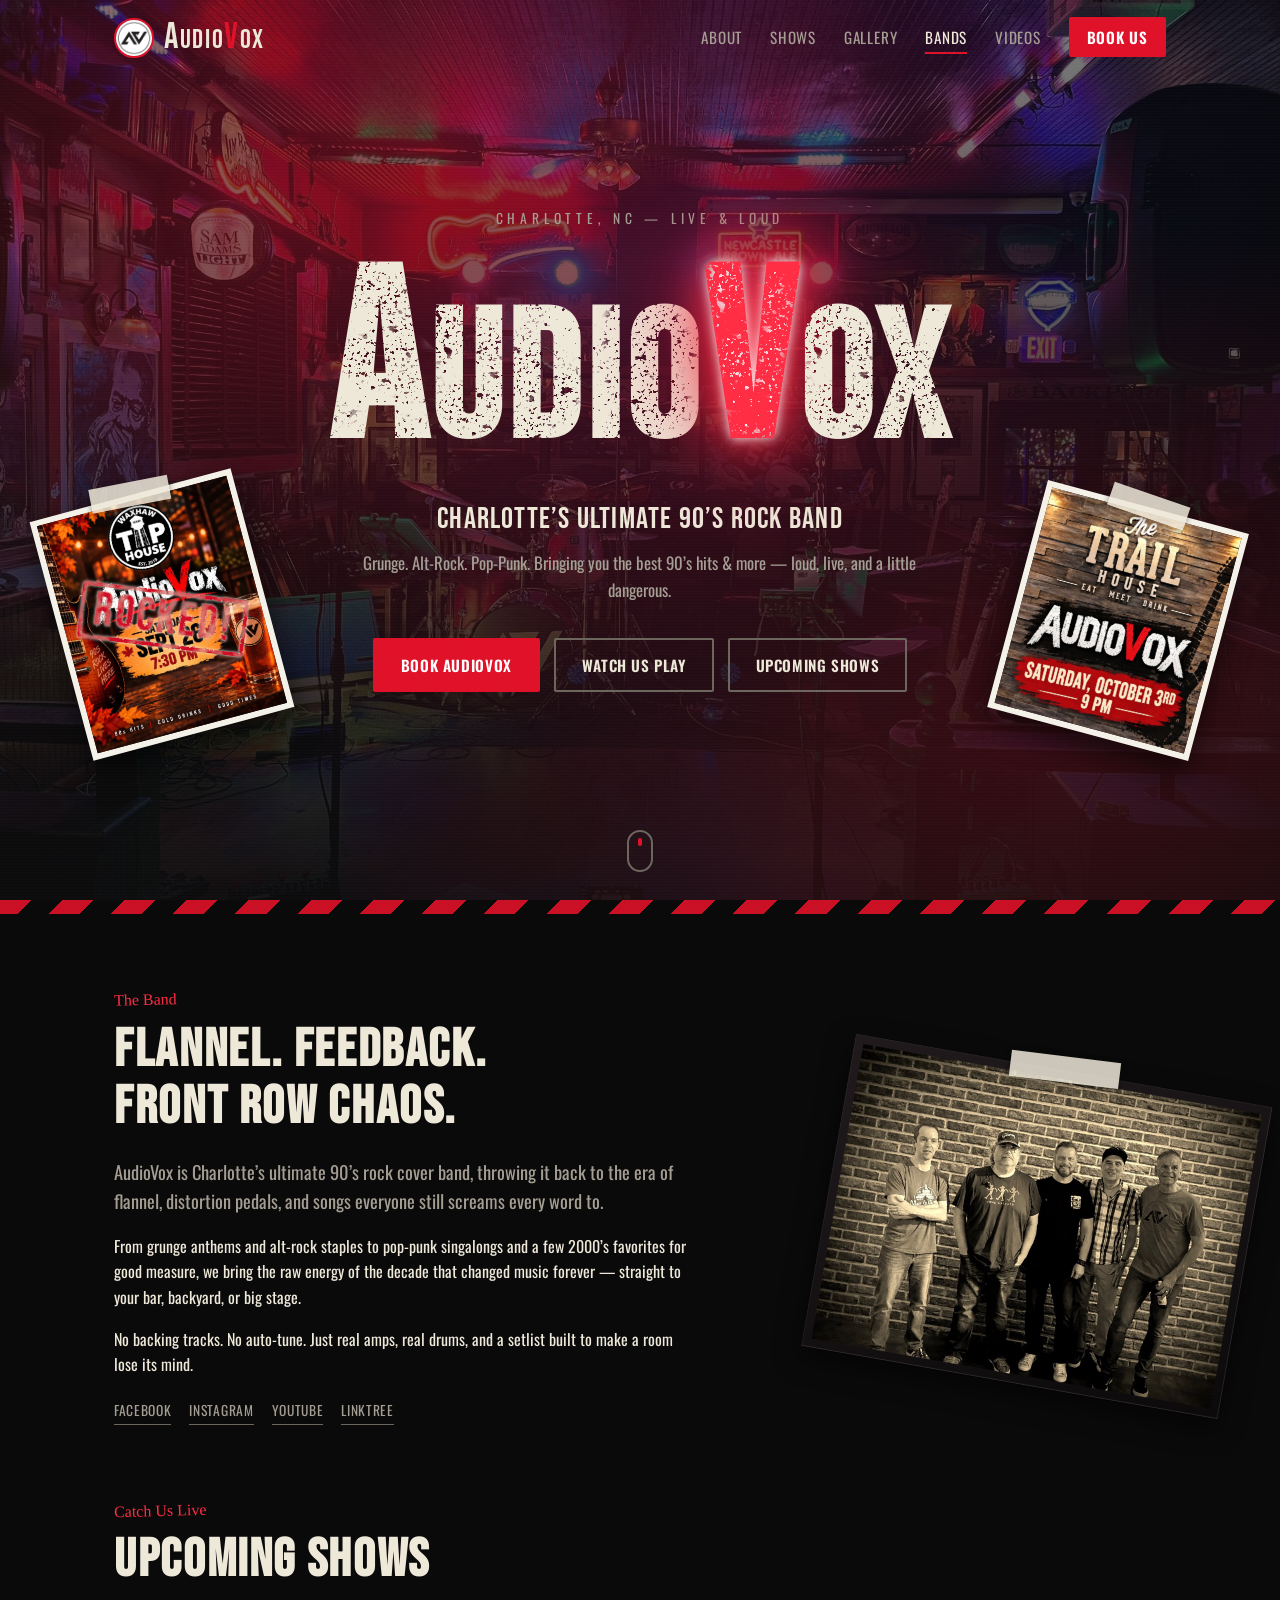
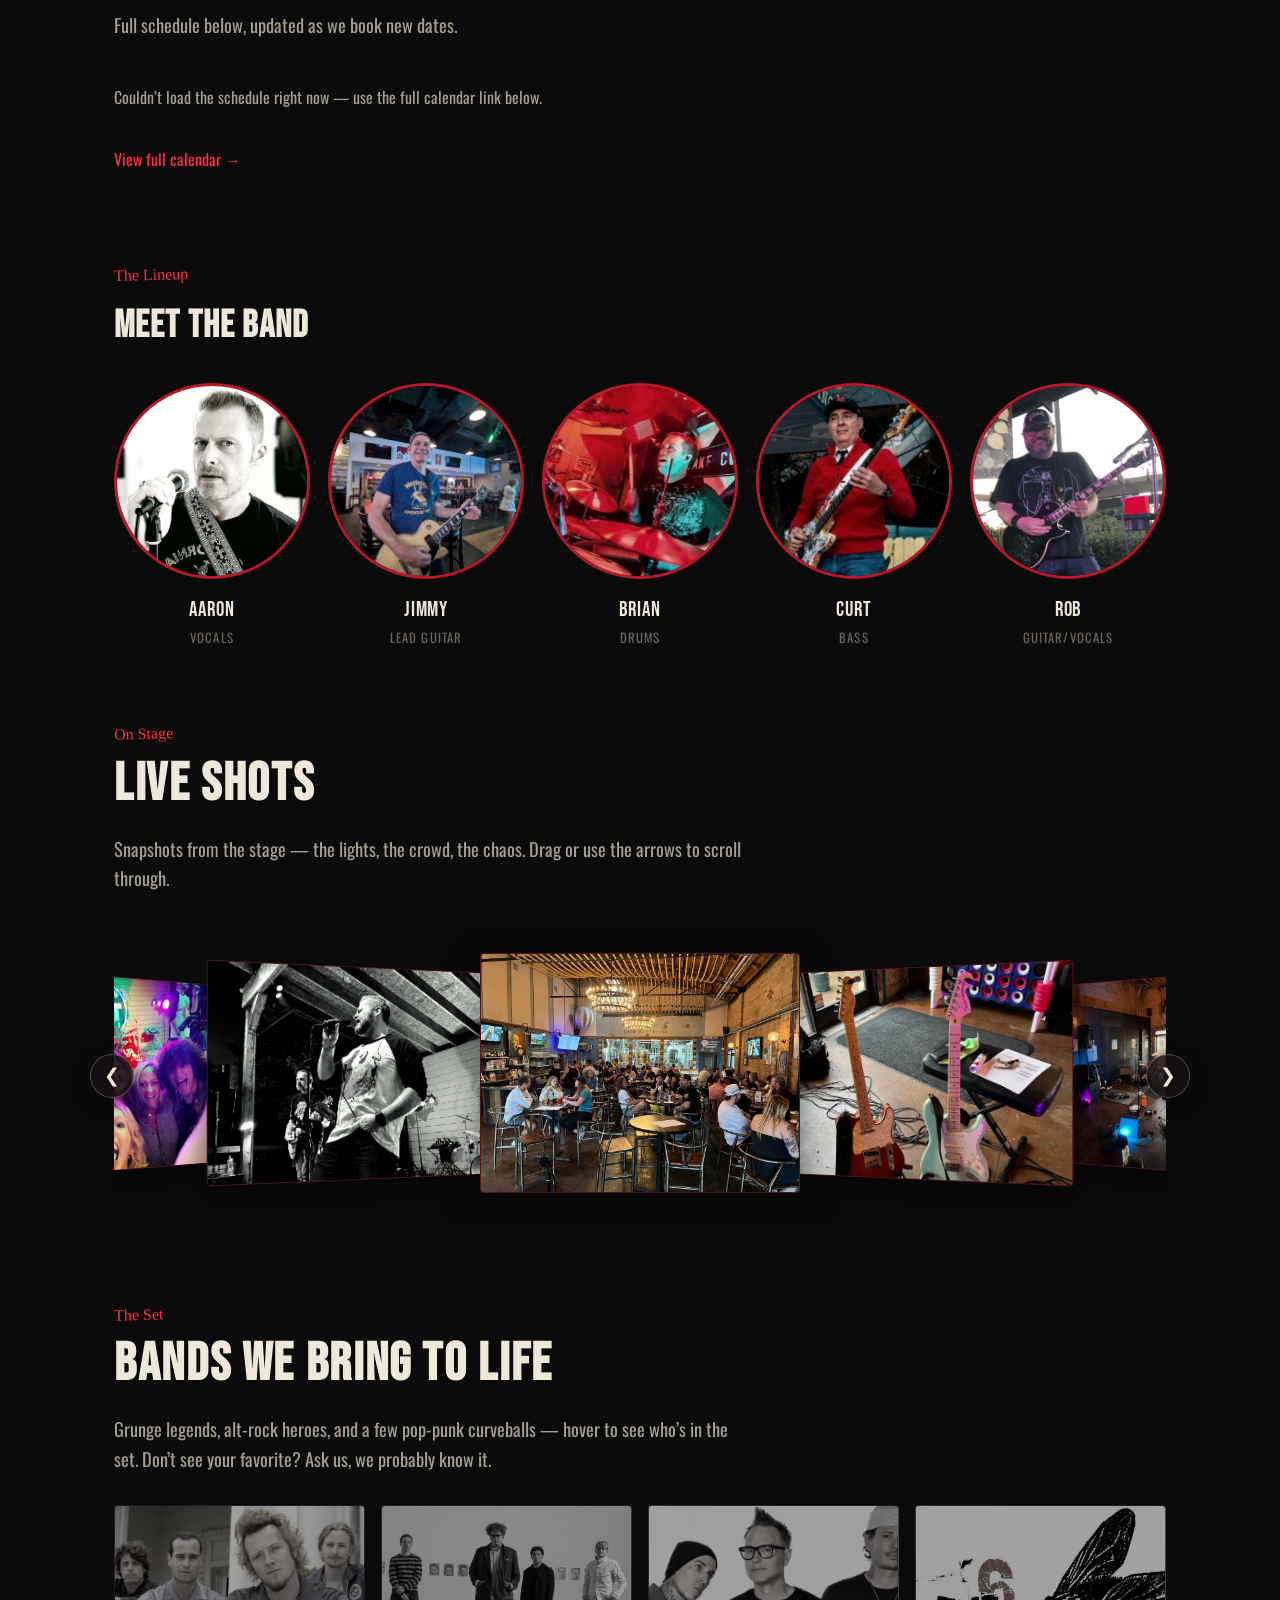
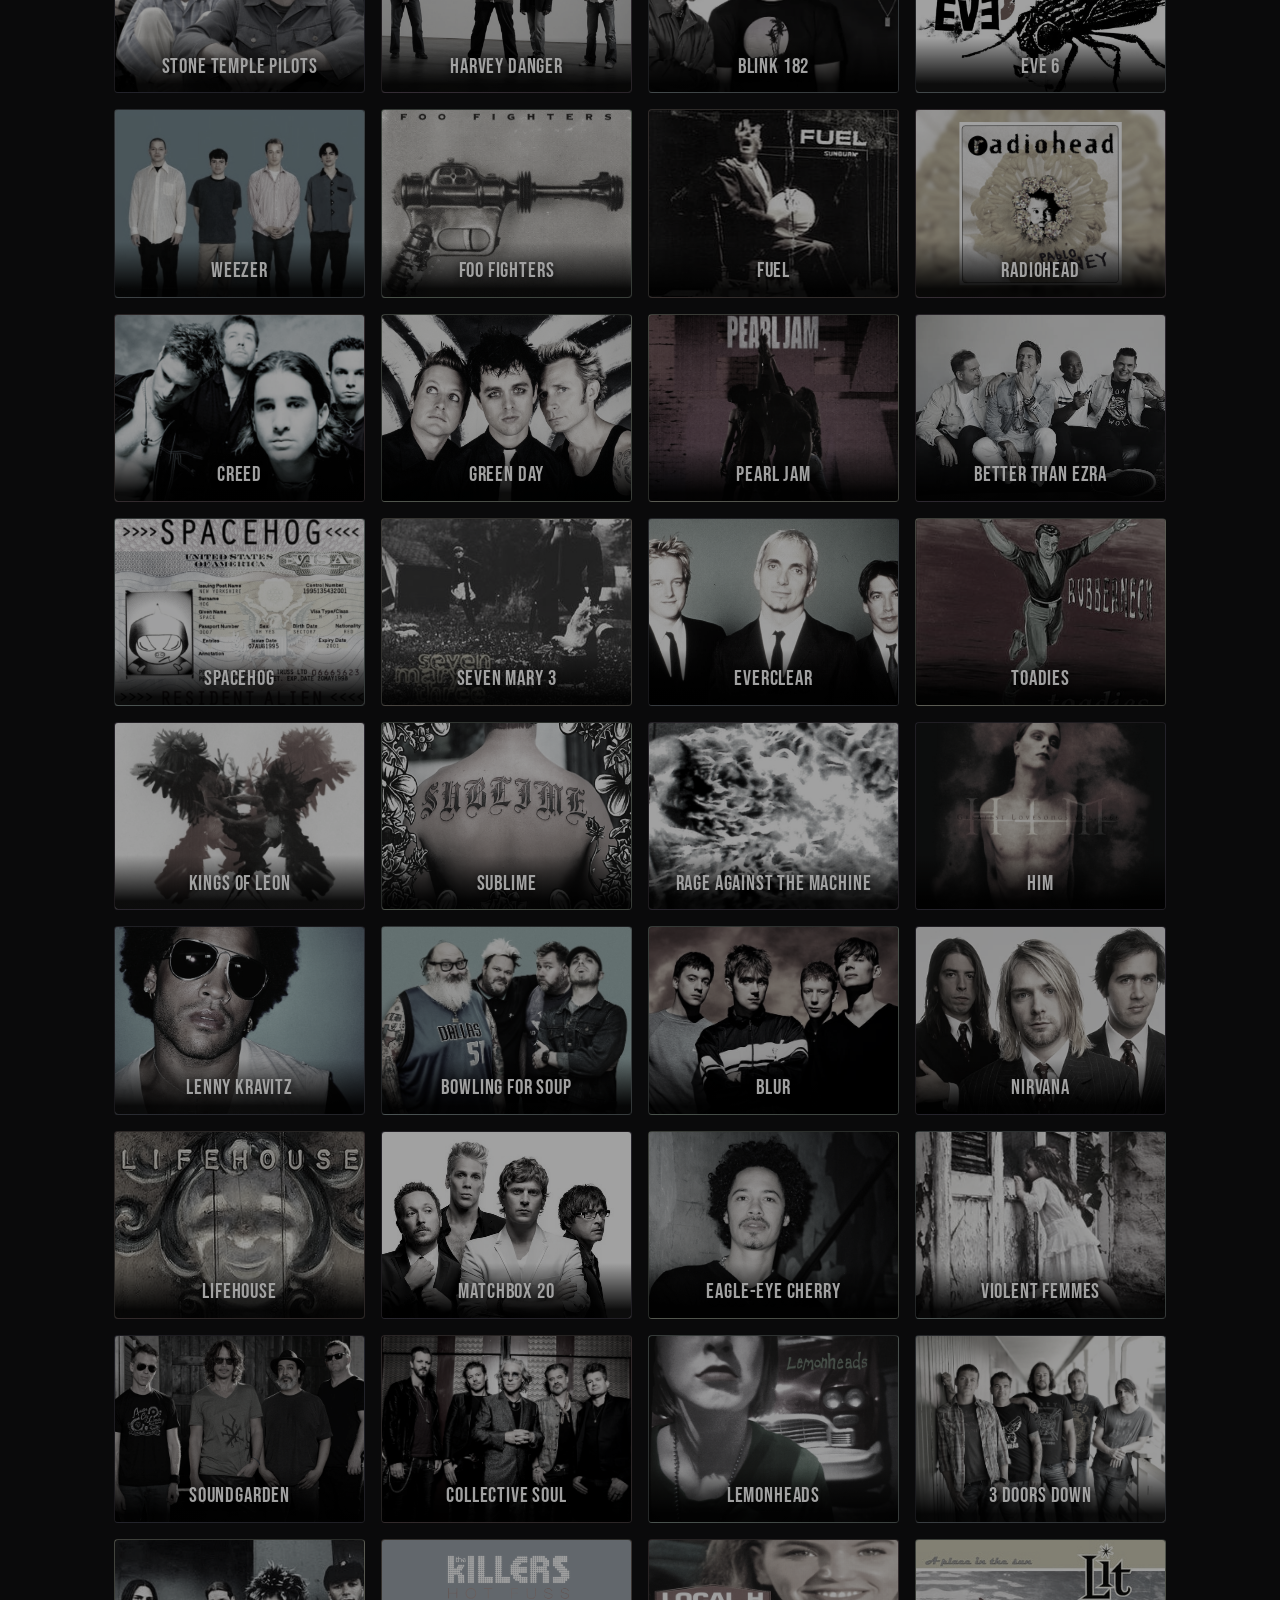
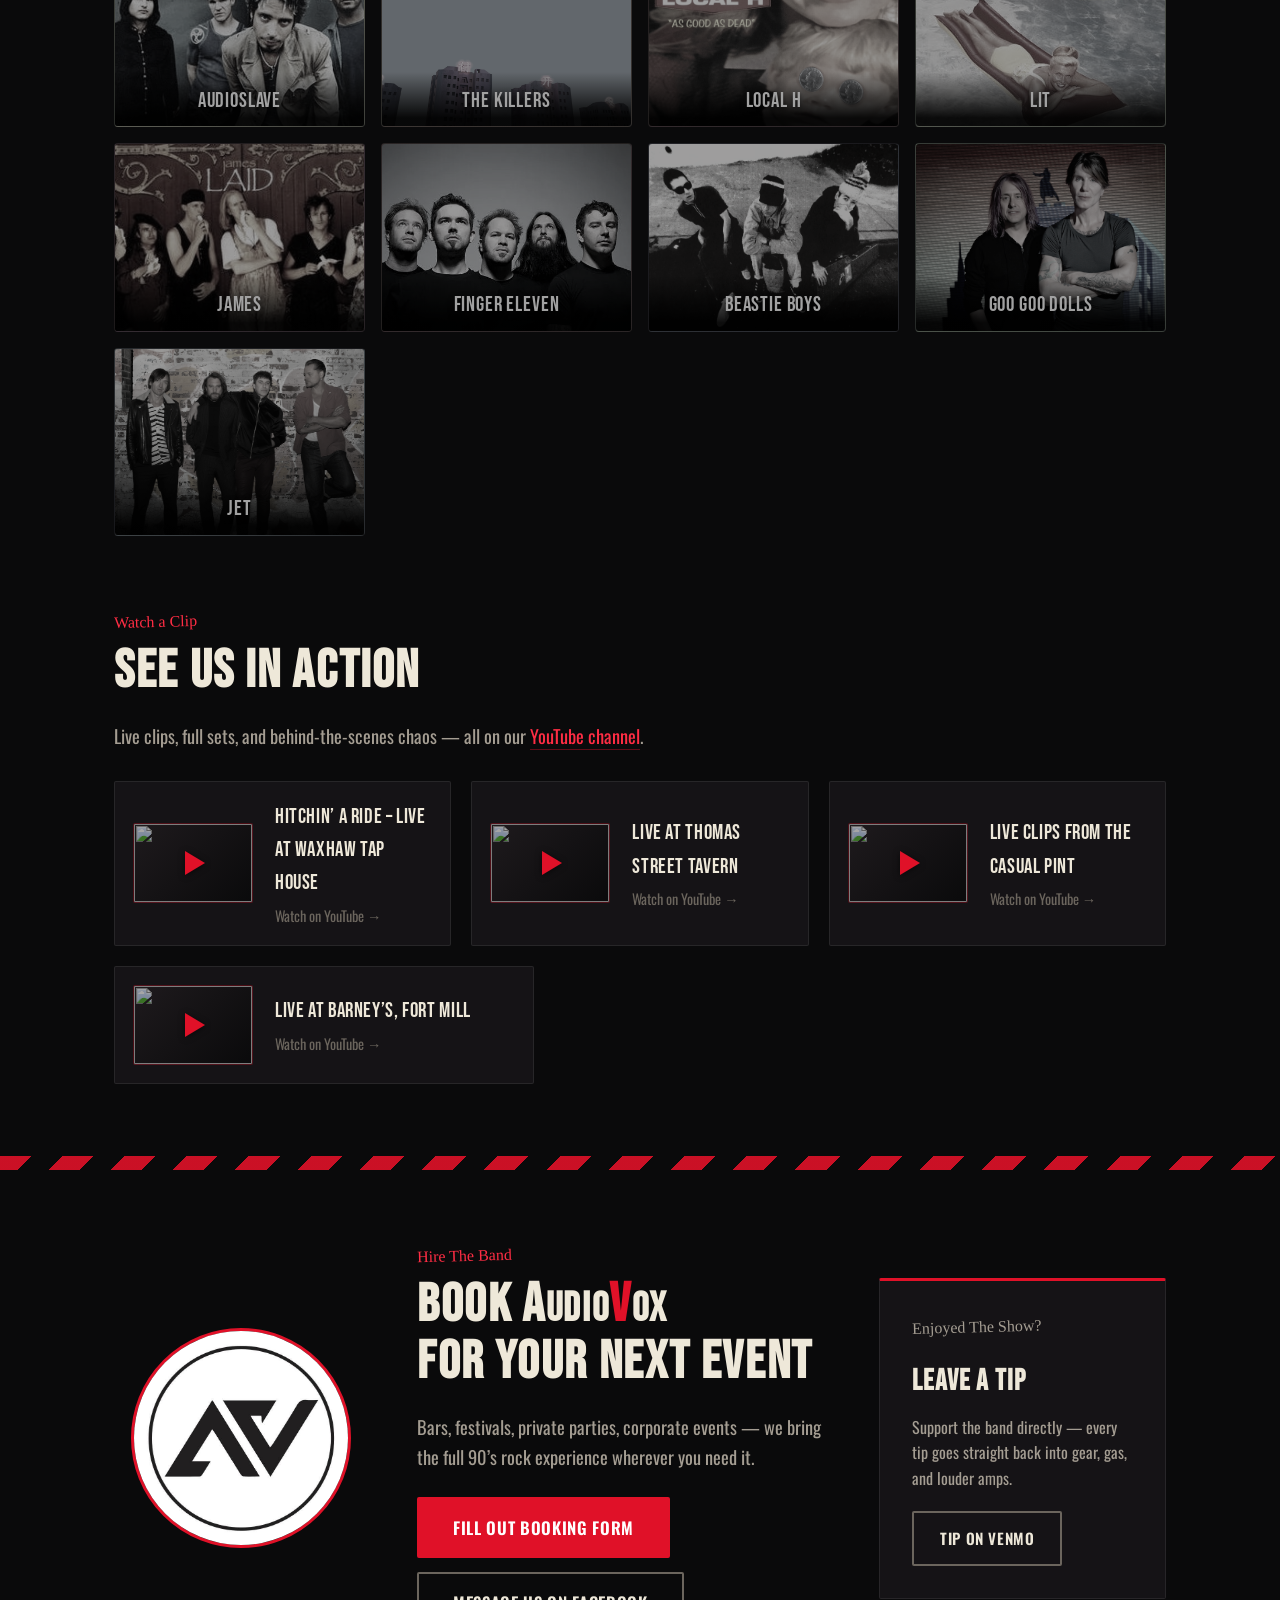
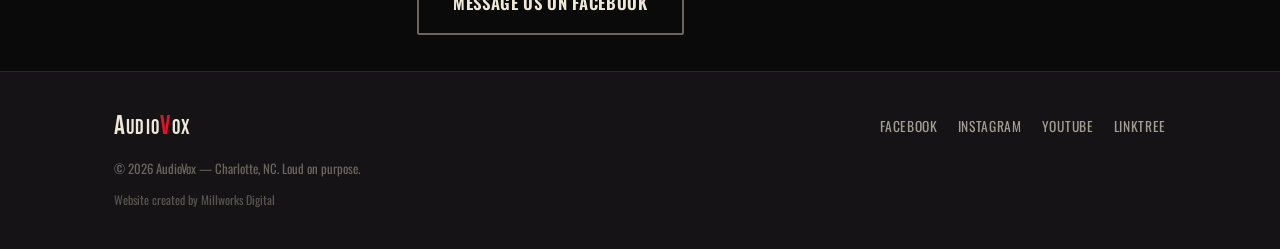
==== commit cda1820b: "Booking form relay as a Cloudflare Worker route; stop publishing .git and non-site files" ====
--- a/index.html
+++ b/index.html
@@ -381,6 +381,6 @@
 <a href="#top" id="back-to-top" class="back-to-top" aria-label="Back to top"></a>
 
 <script src="https://cdn.jsdelivr.net/npm/swiper@11/swiper-bundle.min.js"></script>
-<script src="js/app.js?v=23"></script>
+<script src="js/app.js?v=24"></script>
 </body>
 </html>
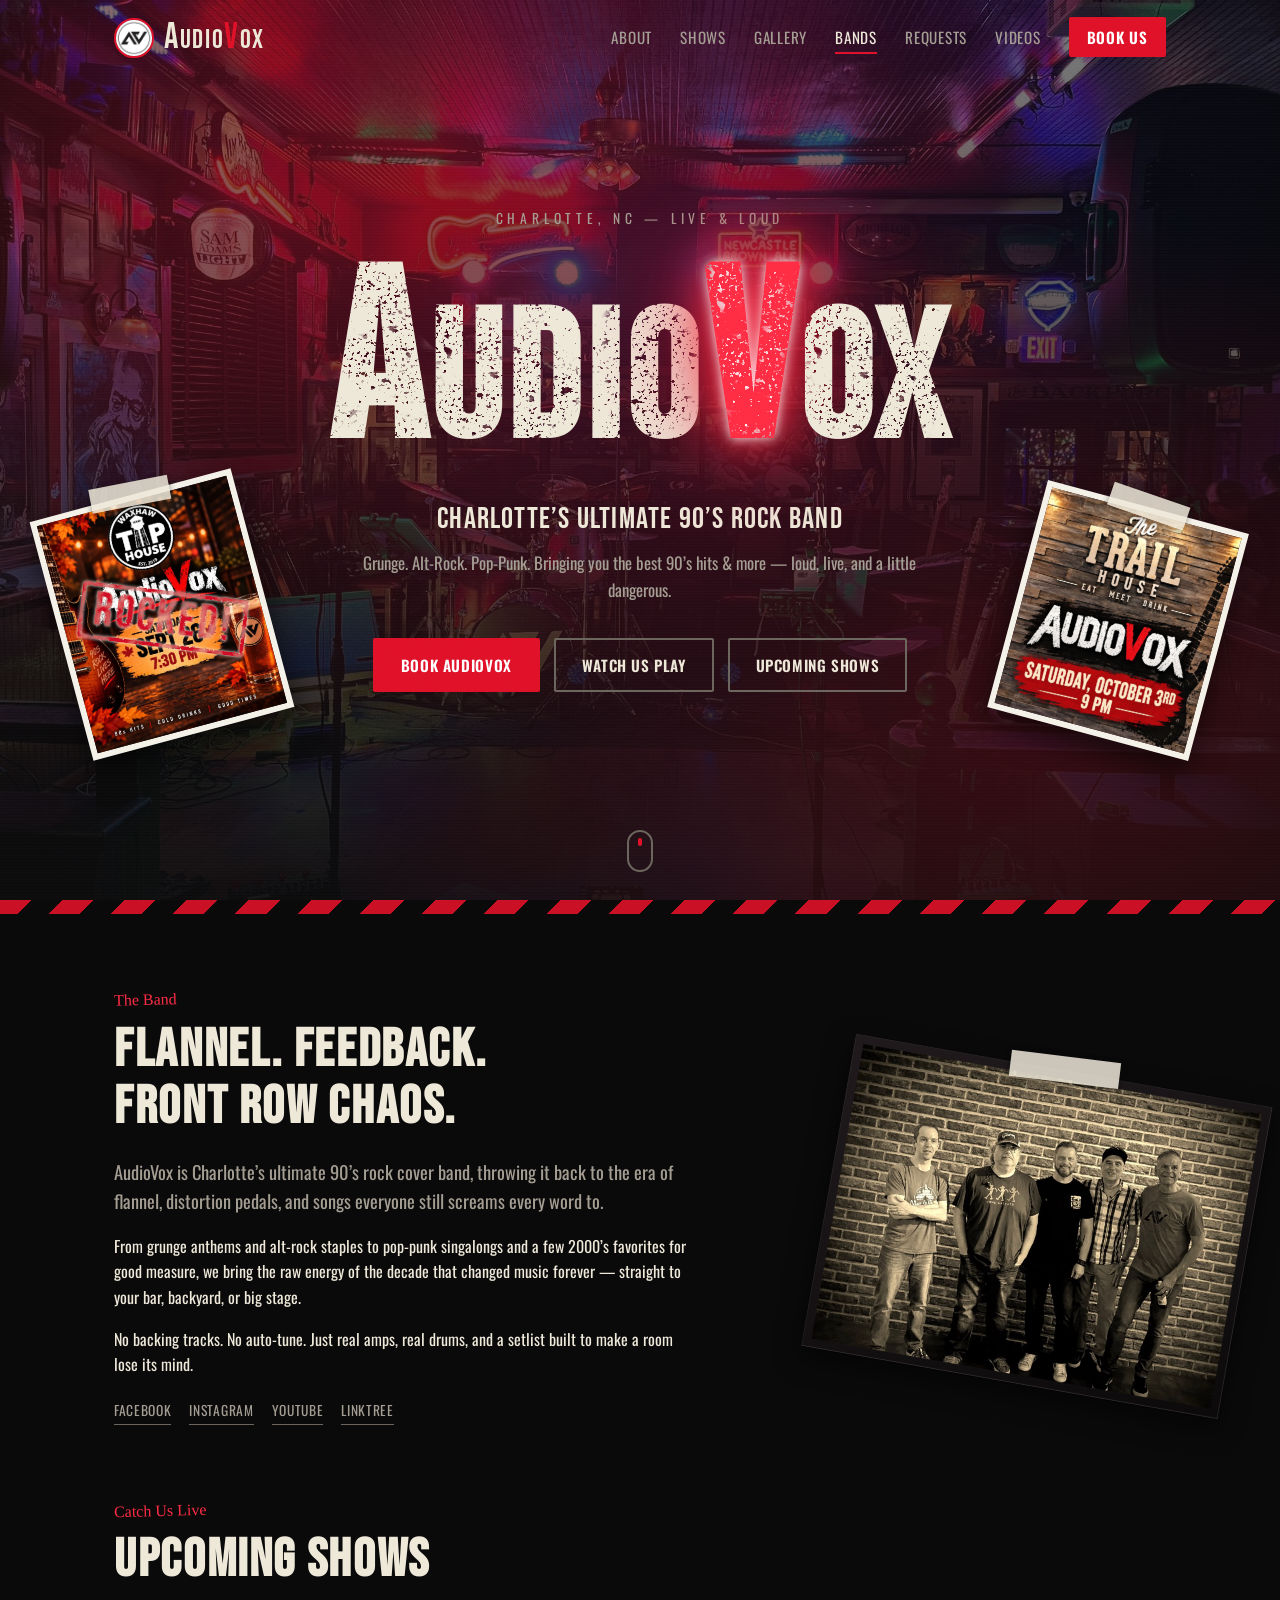
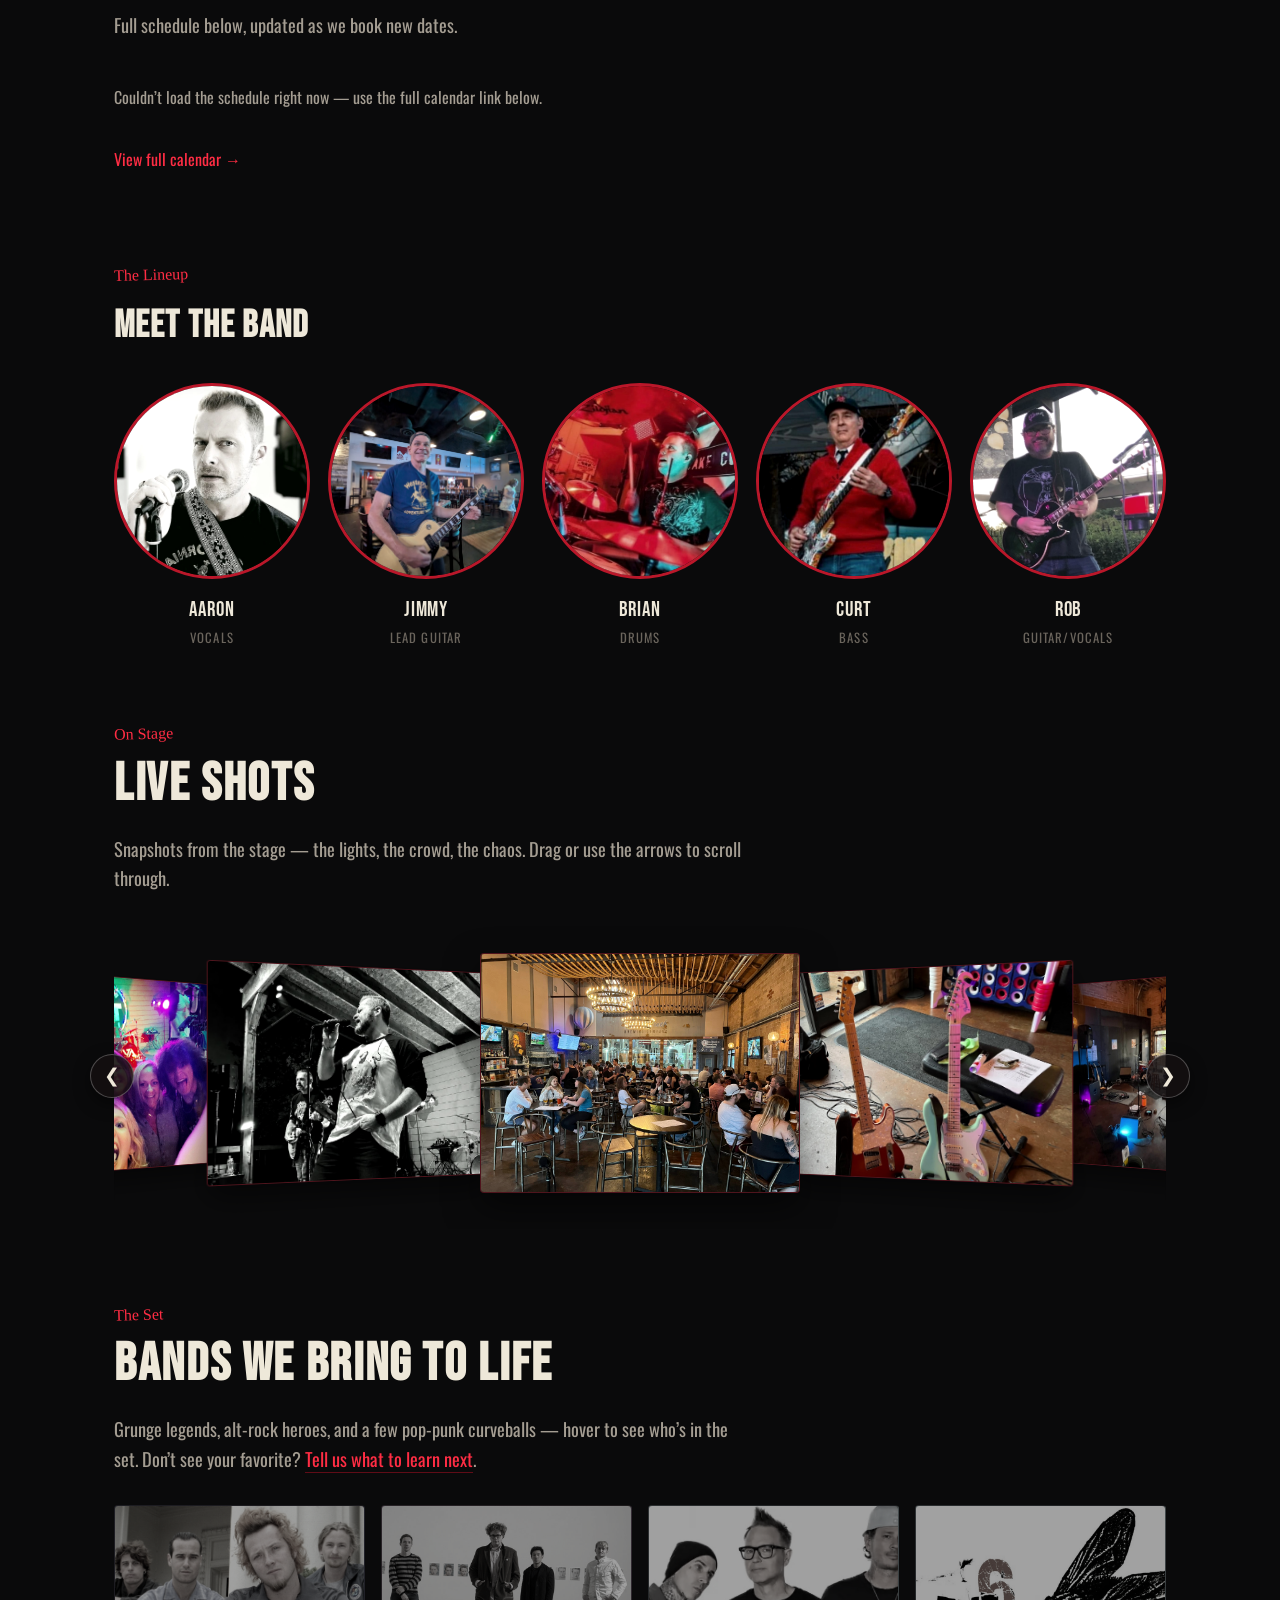
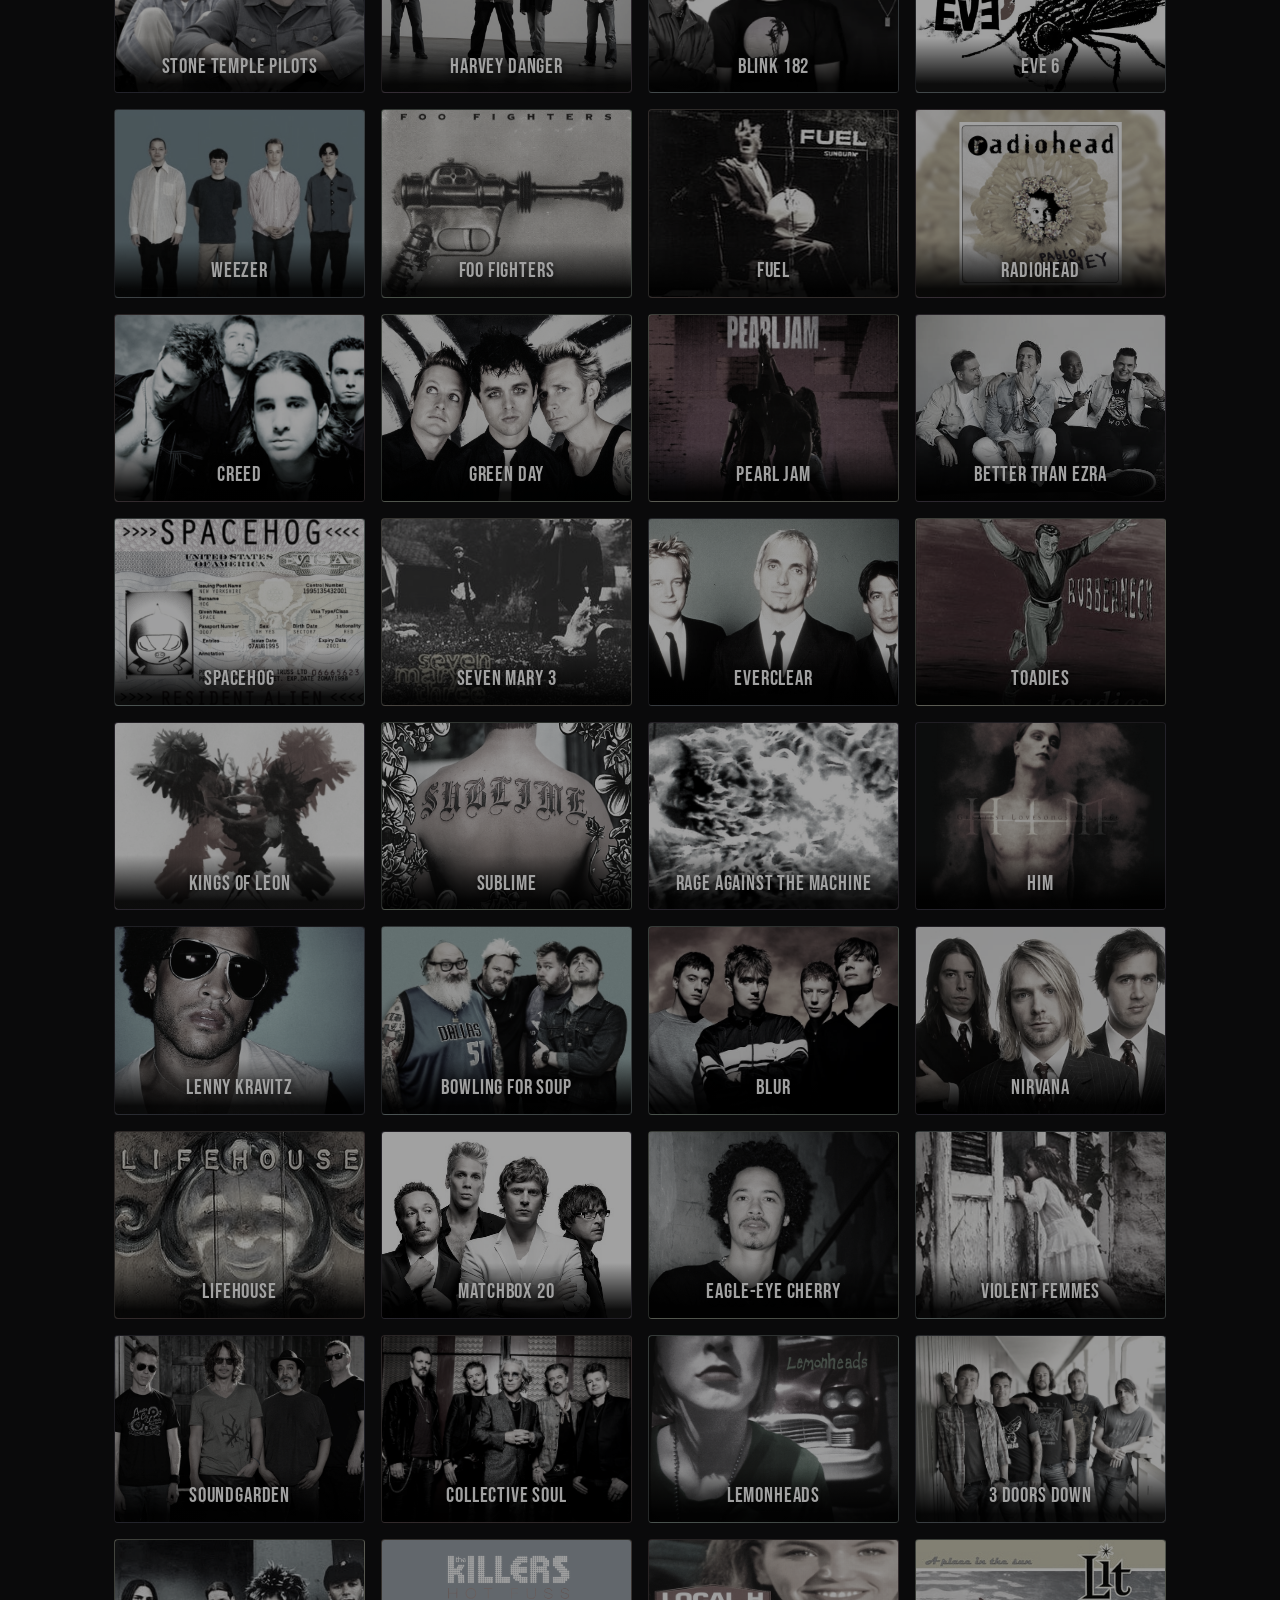
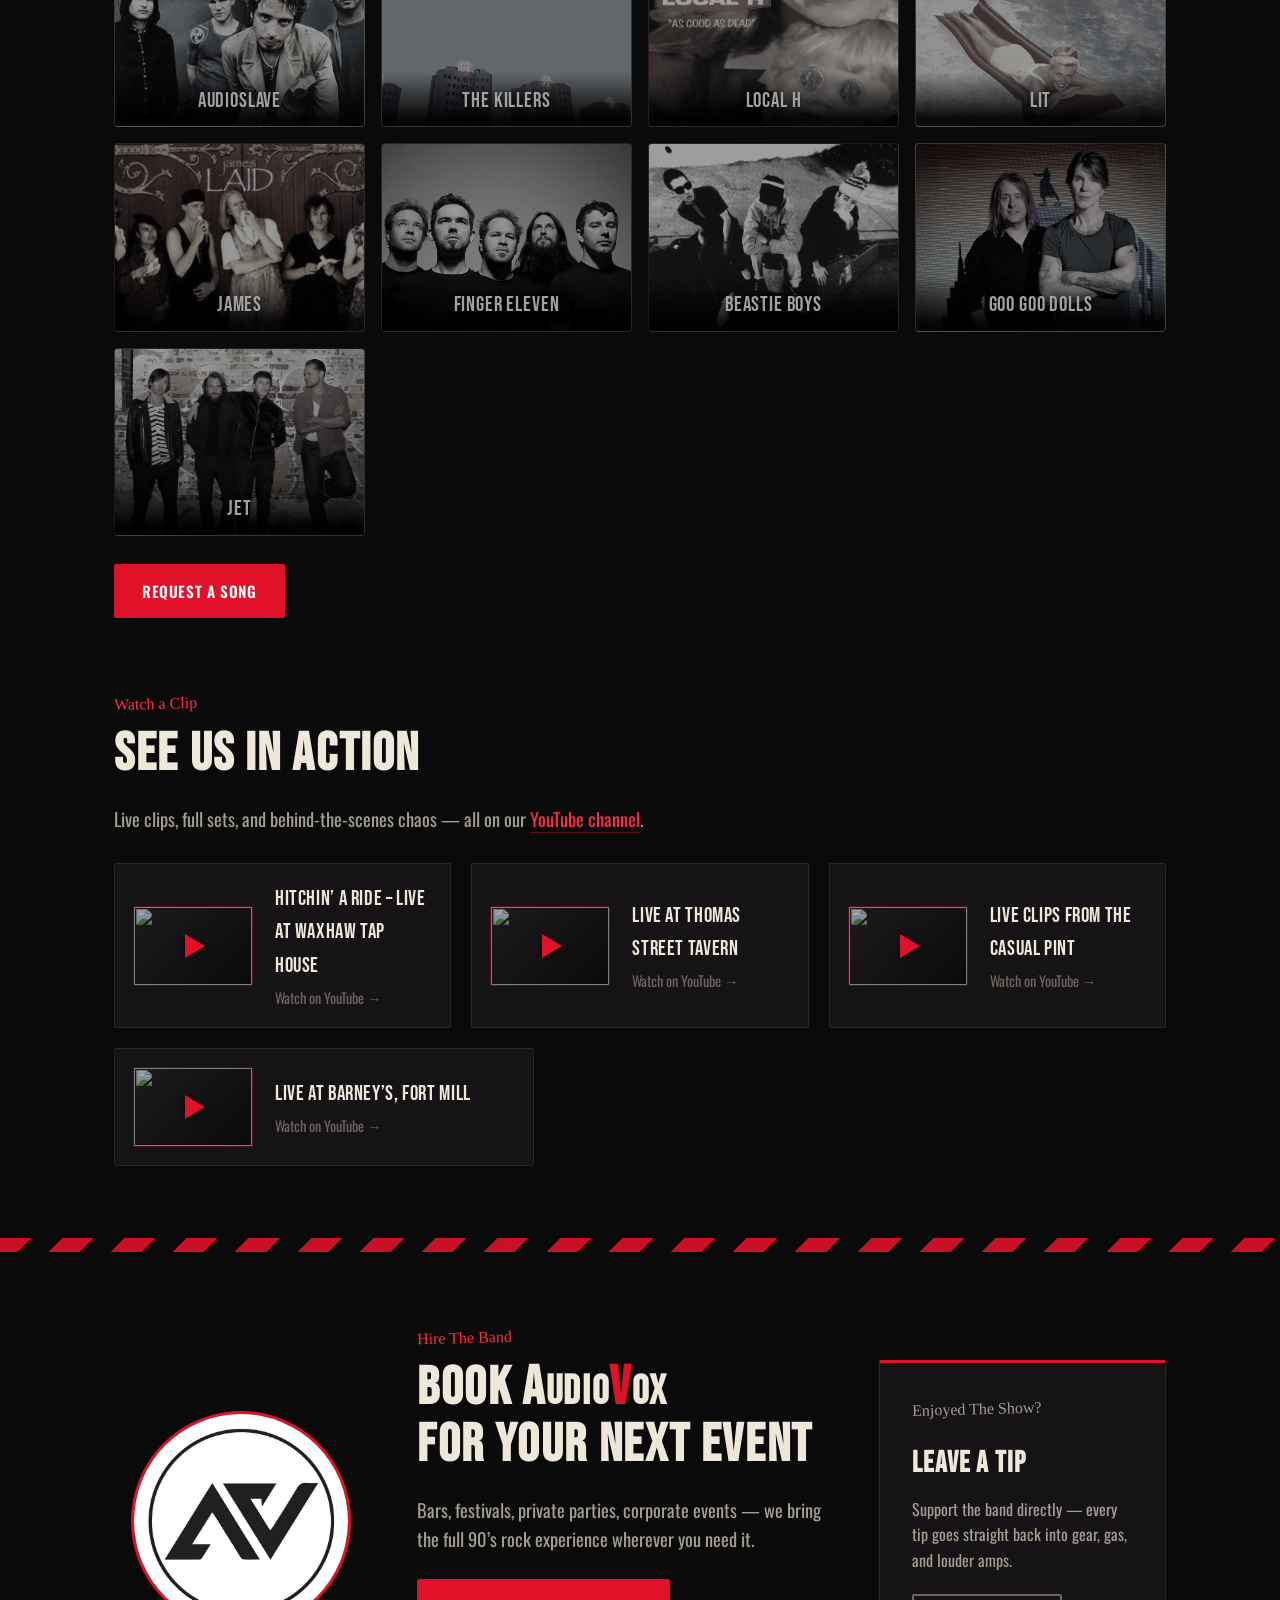
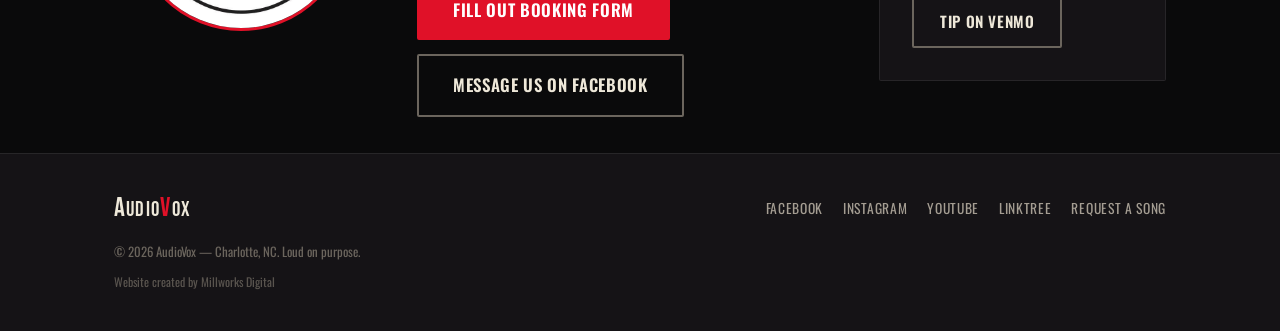
==== commit 0d19e425: "Add Songs We Should Learn request page (D1 + Apple search) and link it from nav, band section and fo" ====
--- a/index.html
+++ b/index.html
@@ -12,7 +12,7 @@
 <link rel="preconnect" href="https://fonts.gstatic.com" crossorigin>
 <link href="https://fonts.googleapis.com/css2?family=Bebas+Neue&family=Anton+SC&family=Permanent+Marker&family=Oswald:wght@400;500;600;700&display=swap" rel="stylesheet">
 <link rel="stylesheet" href="https://cdn.jsdelivr.net/npm/swiper@11/swiper-bundle.min.css">
-<link rel="stylesheet" href="css/style.css?v=49">
+<link rel="stylesheet" href="css/style.css?v=50">
 </head>
 <body>
 <!-- Distress filter for the AudioVox wordmark -->
@@ -31,6 +31,7 @@
       <li><a href="#shows" class="nav-link">Shows</a></li>
       <li><a href="#gallery" class="nav-link">Gallery</a></li>
       <li><a href="#setlist" class="nav-link">Bands</a></li>
+      <li><a href="/song-requests" class="nav-link">Requests</a></li>
       <li><a href="#videos" class="nav-link">Videos</a></li>
       <li><a href="#book" class="nav-link nav-cta">Book Us</a></li>
     </ul>
@@ -188,8 +189,9 @@
     <div class="section-inner">
       <p class="eyebrow">The Set</p>
       <h2 class="section-title">Bands We Bring To Life</h2>
-      <p class="lede">Grunge legends, alt-rock heroes, and a few pop-punk curveballs &mdash; hover to see who&rsquo;s in the set. Don&rsquo;t see your favorite? Ask us, we probably know it.</p>
+      <p class="lede">Grunge legends, alt-rock heroes, and a few pop-punk curveballs &mdash; hover to see who&rsquo;s in the set. Don&rsquo;t see your favorite? <a href="/song-requests">Tell us what to learn next</a>.</p>
       <ul class="cover-bands-grid" id="cover-bands-grid"></ul>
+      <p class="setlist-cta"><a href="/song-requests" class="btn btn-primary">Request a Song</a></p>
     </div>
   </section>
 
@@ -280,6 +282,7 @@
       <li><a href="https://www.instagram.com/audiovox_music" target="_blank" rel="noopener">Instagram</a></li>
       <li><a href="https://youtube.com/@audiovoxmusic" target="_blank" rel="noopener">YouTube</a></li>
       <li><a href="https://linktr.ee/AudioVoxmusic" target="_blank" rel="noopener">Linktree</a></li>
+      <li><a href="/song-requests">Request a Song</a></li>
     </ul>
     <p class="footer-copy">&copy; <span id="year"></span> AudioVox &mdash; Charlotte, NC. Loud on purpose.</p>
     <p class="footer-credit">Website created by Millworks Digital</p>
--- a/css/style.css
+++ b/css/style.css
@@ -820,3 +820,6 @@
 /* ROCKED! stamp carried into the flyer popup; JS sets its size and position over the image. */
 .lightbox-stamp{z-index:4;}
 .lightbox-stamp[hidden]{display:none;}
+/* "Request a Song" button under the band grid (links to song-requests.html) */
+.setlist-cta{margin:28px 0 0;}
+@media (max-width:820px){.setlist-cta{text-align:center;}}
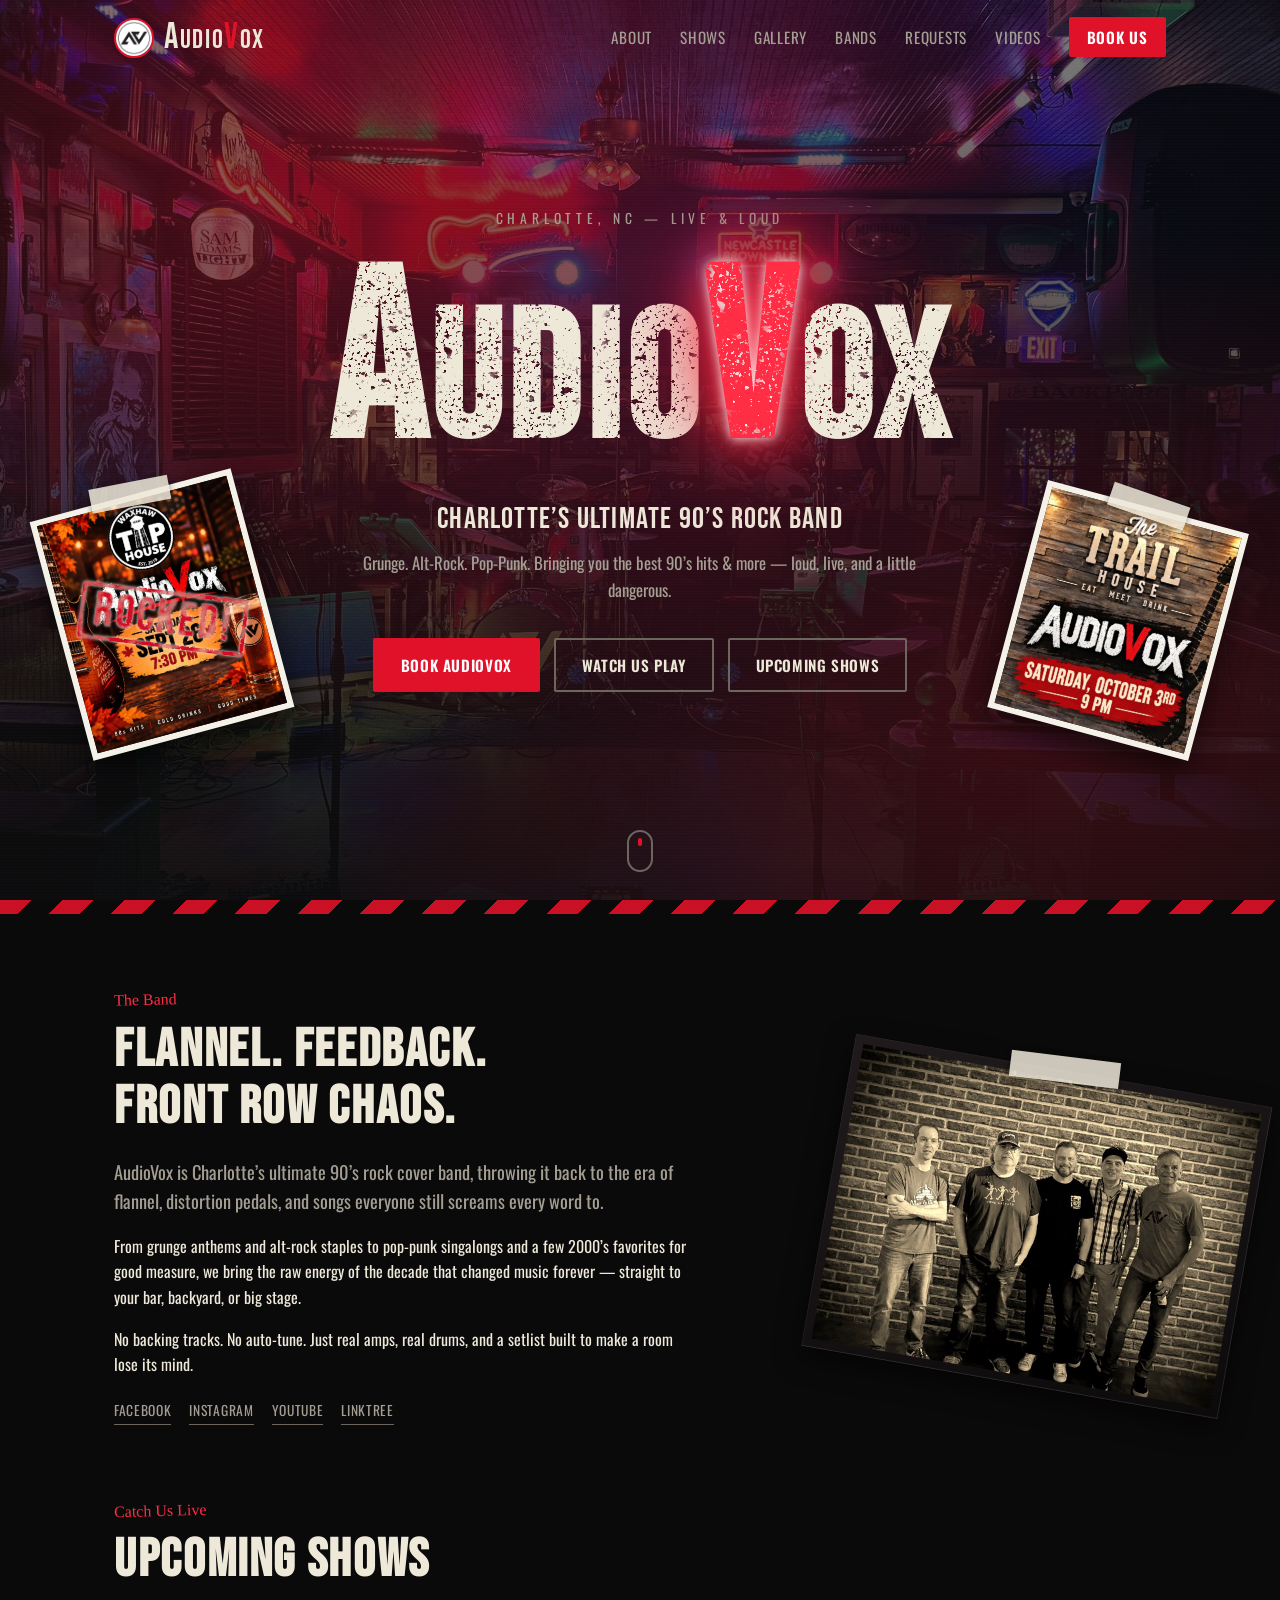
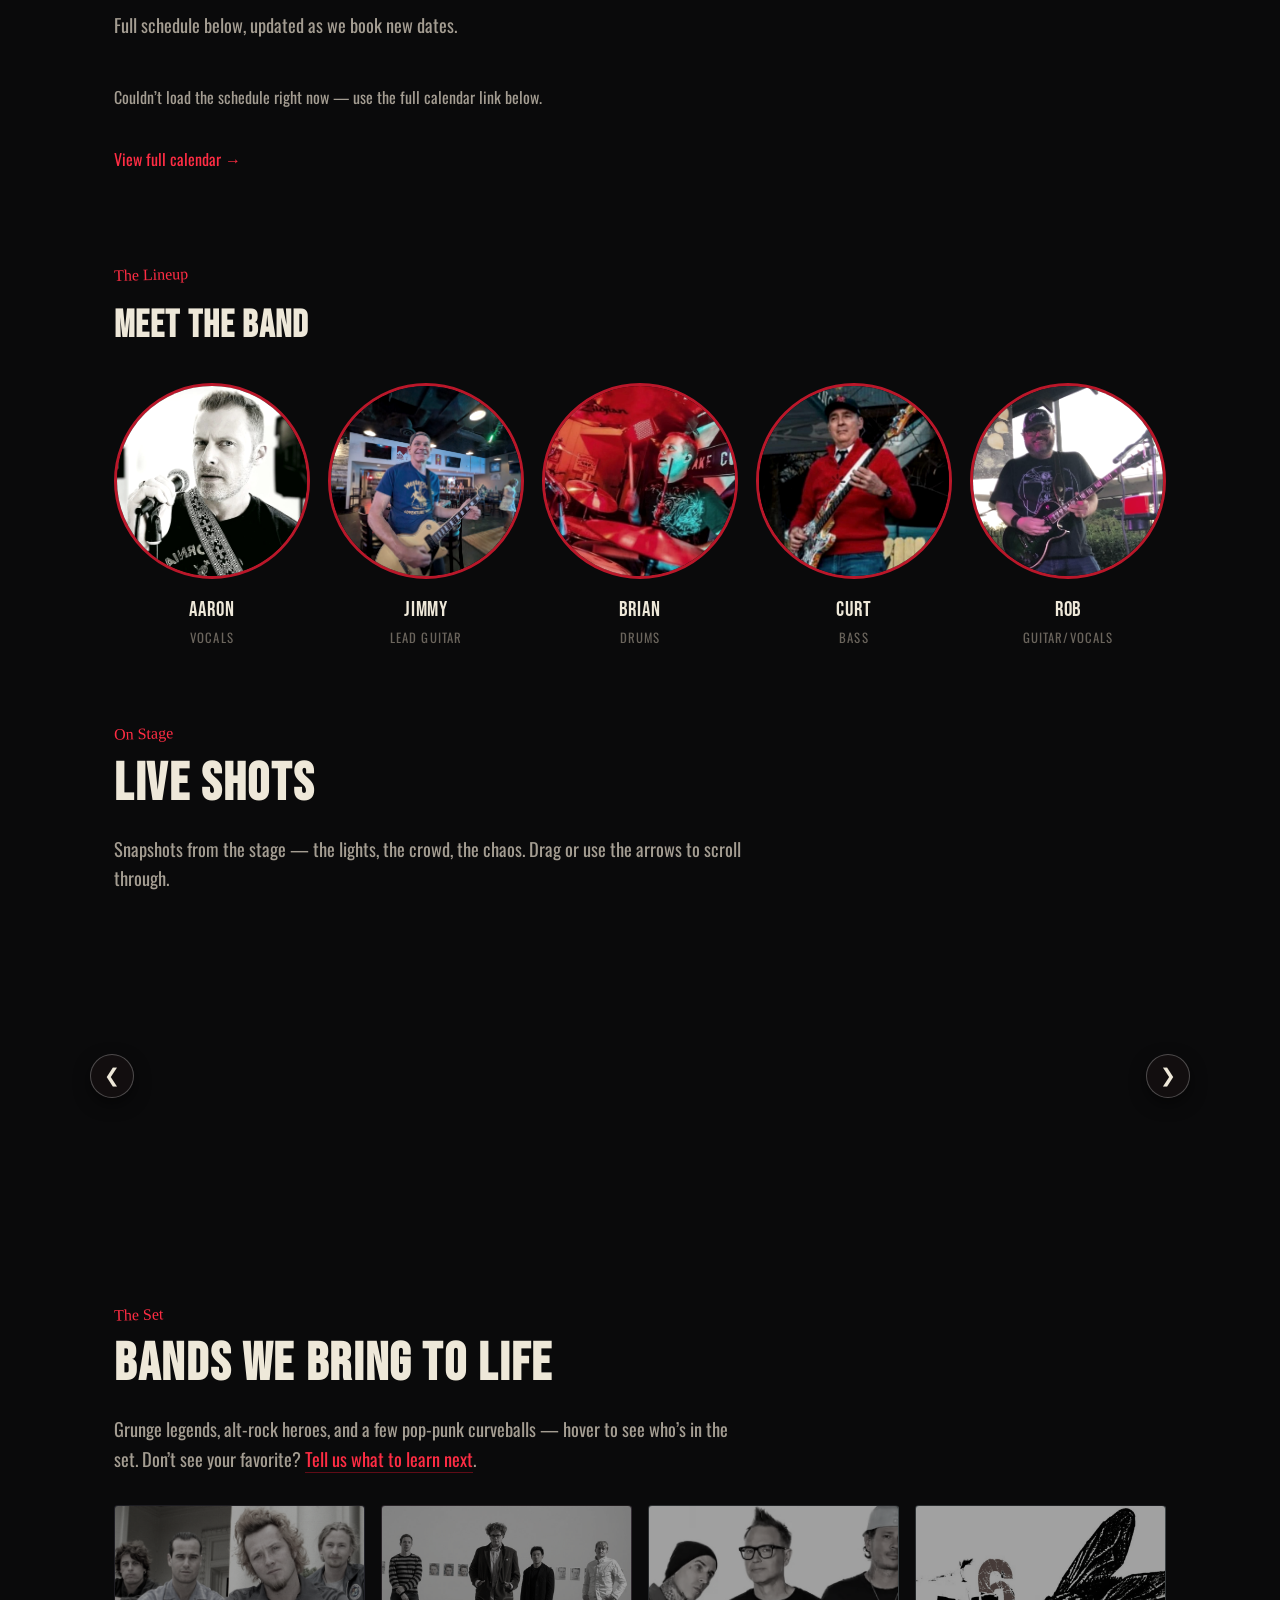
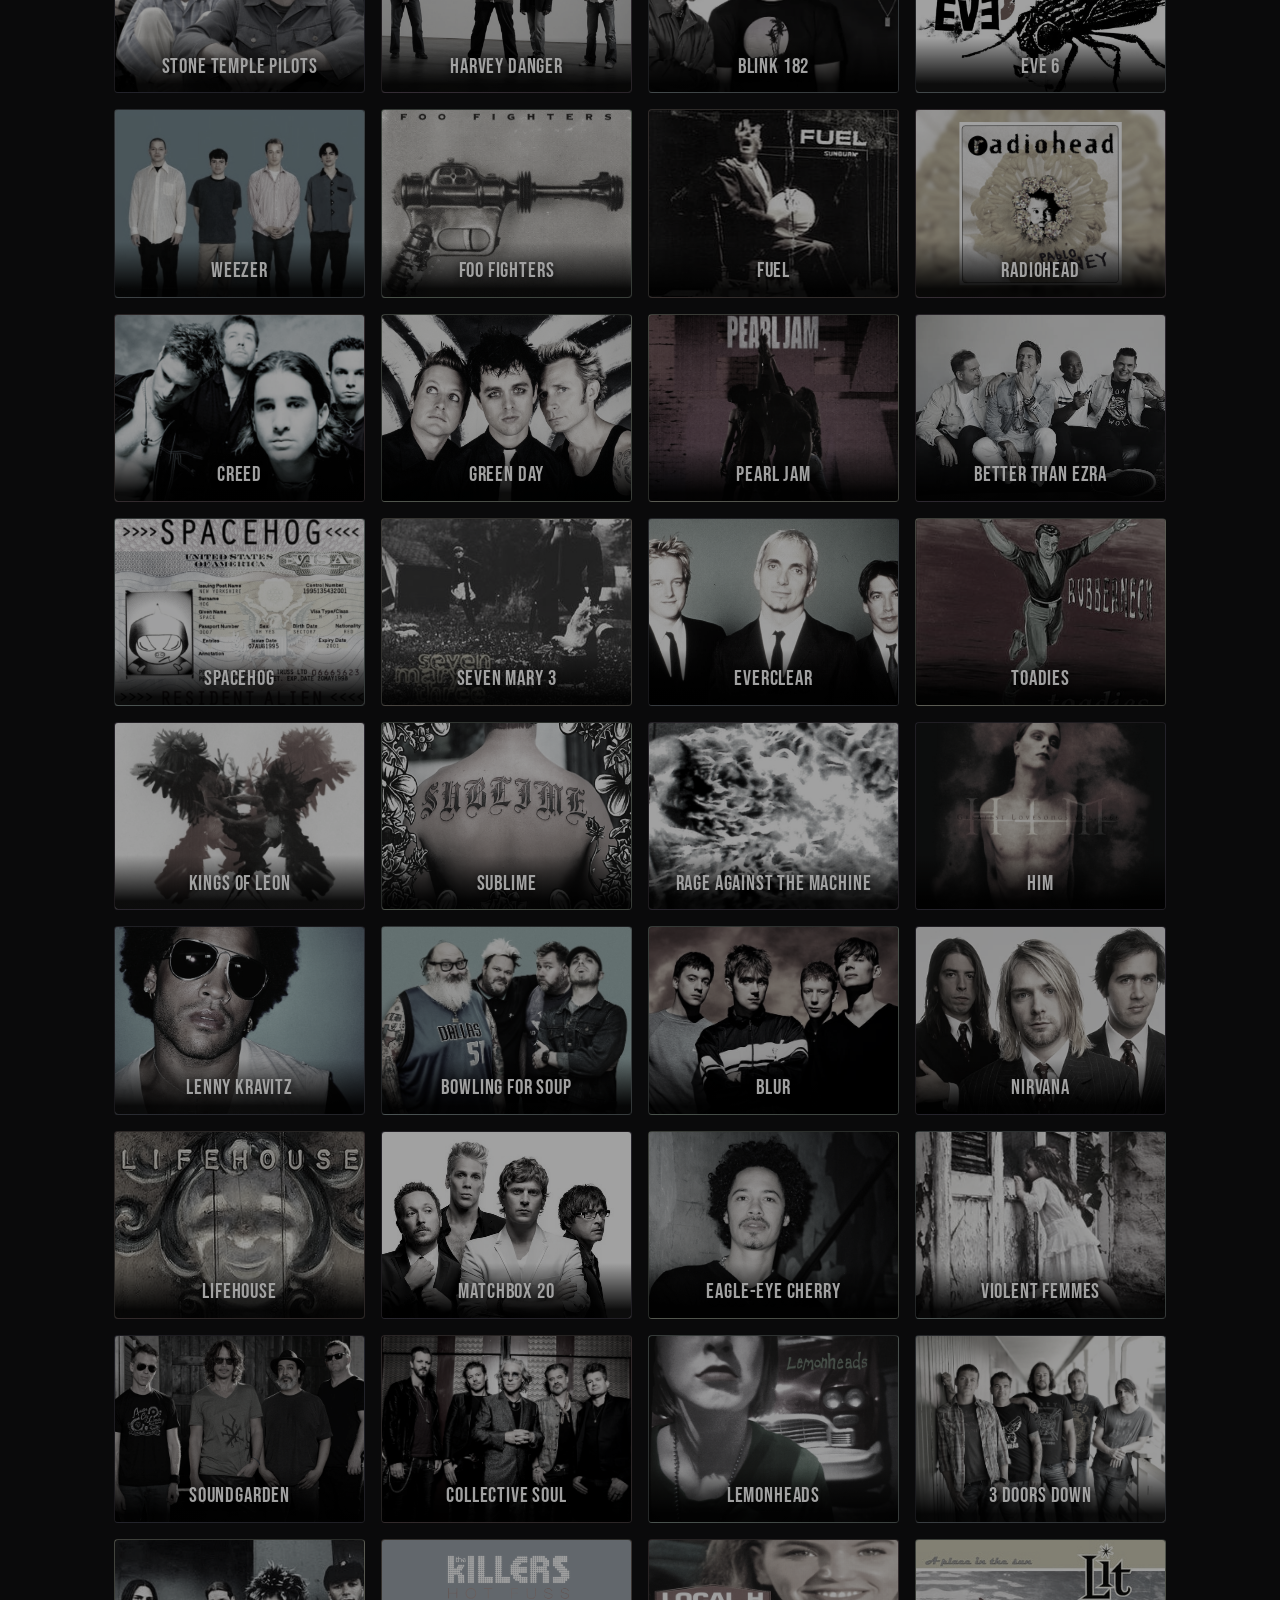
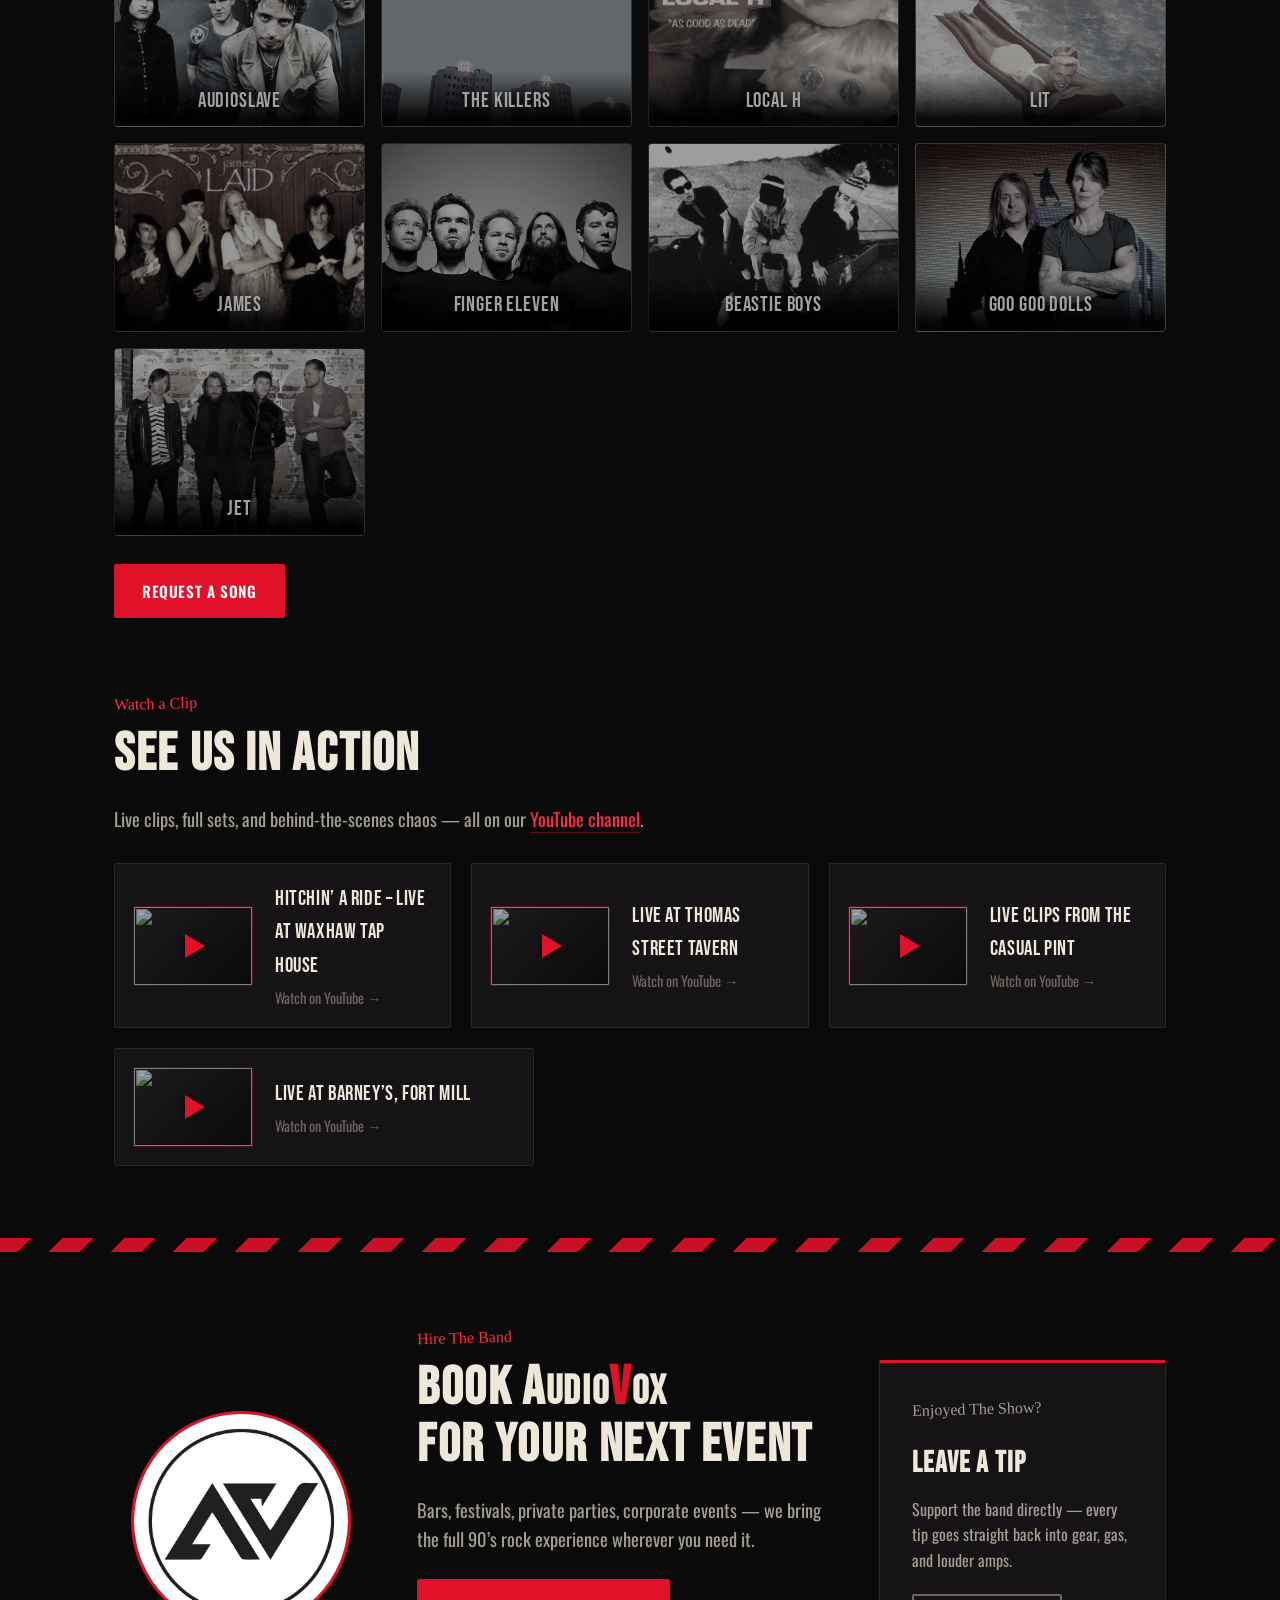
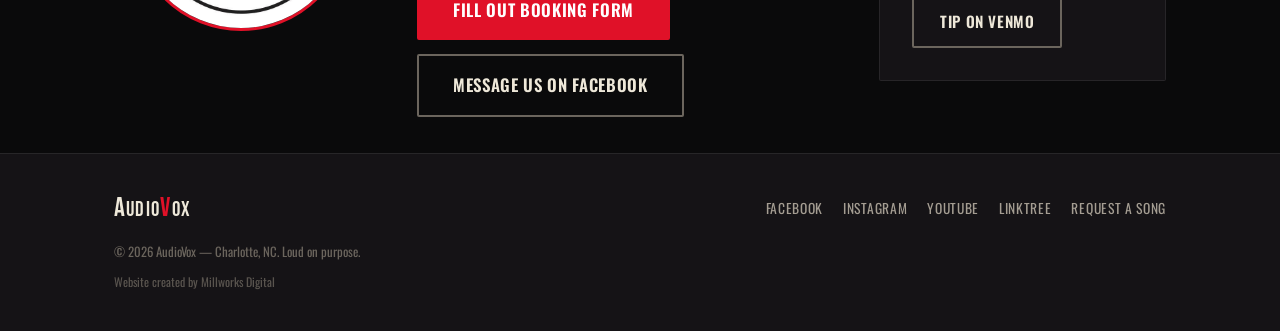
==== commit cab2eaa3: "Admin page (behind Cloudflare Access): manage flyers and gallery photos, stored in R2 and D1; captio" ====
--- a/index.html
+++ b/index.html
@@ -12,7 +12,7 @@
 <link rel="preconnect" href="https://fonts.gstatic.com" crossorigin>
 <link href="https://fonts.googleapis.com/css2?family=Bebas+Neue&family=Anton+SC&family=Permanent+Marker&family=Oswald:wght@400;500;600;700&display=swap" rel="stylesheet">
 <link rel="stylesheet" href="https://cdn.jsdelivr.net/npm/swiper@11/swiper-bundle.min.css">
-<link rel="stylesheet" href="css/style.css?v=50">
+<link rel="stylesheet" href="css/style.css?v=51">
 </head>
 <body>
 <!-- Distress filter for the AudioVox wordmark -->
@@ -296,6 +296,7 @@
     <img id="lightbox-img" src="" alt="">
     <span id="lightbox-stamp" class="next-show-stamp lightbox-stamp" aria-hidden="true" hidden></span>
     <button id="lightbox-next" class="lightbox-nav lightbox-next" aria-label="Next photo">&#10095;</button>
+    <p id="lightbox-caption" class="lightbox-caption" hidden></p>
     <a id="lightbox-cta" class="lightbox-cta" href="#" hidden></a>
   </div>
 </div>
@@ -384,6 +385,6 @@
 <a href="#top" id="back-to-top" class="back-to-top" aria-label="Back to top"></a>
 
 <script src="https://cdn.jsdelivr.net/npm/swiper@11/swiper-bundle.min.js"></script>
-<script src="js/app.js?v=24"></script>
+<script src="js/app.js?v=25"></script>
 </body>
 </html>
--- a/css/style.css
+++ b/css/style.css
@@ -823,3 +823,6 @@
 /* "Request a Song" button under the band grid (links to song-requests.html) */
 .setlist-cta{margin:28px 0 0;}
 @media (max-width:820px){.setlist-cta{text-align:center;}}
+/* Gallery photo caption (set in the admin page), shown under the enlarged photo */
+.lightbox-caption{position:absolute;left:18px;right:18px;bottom:18px;margin:0;padding:10px 14px;background:rgba(10,10,11,.78);color:var(--cream);font-size:.95rem;line-height:1.4;border-radius:4px;text-align:center;}
+.lightbox-caption[hidden]{display:none;}
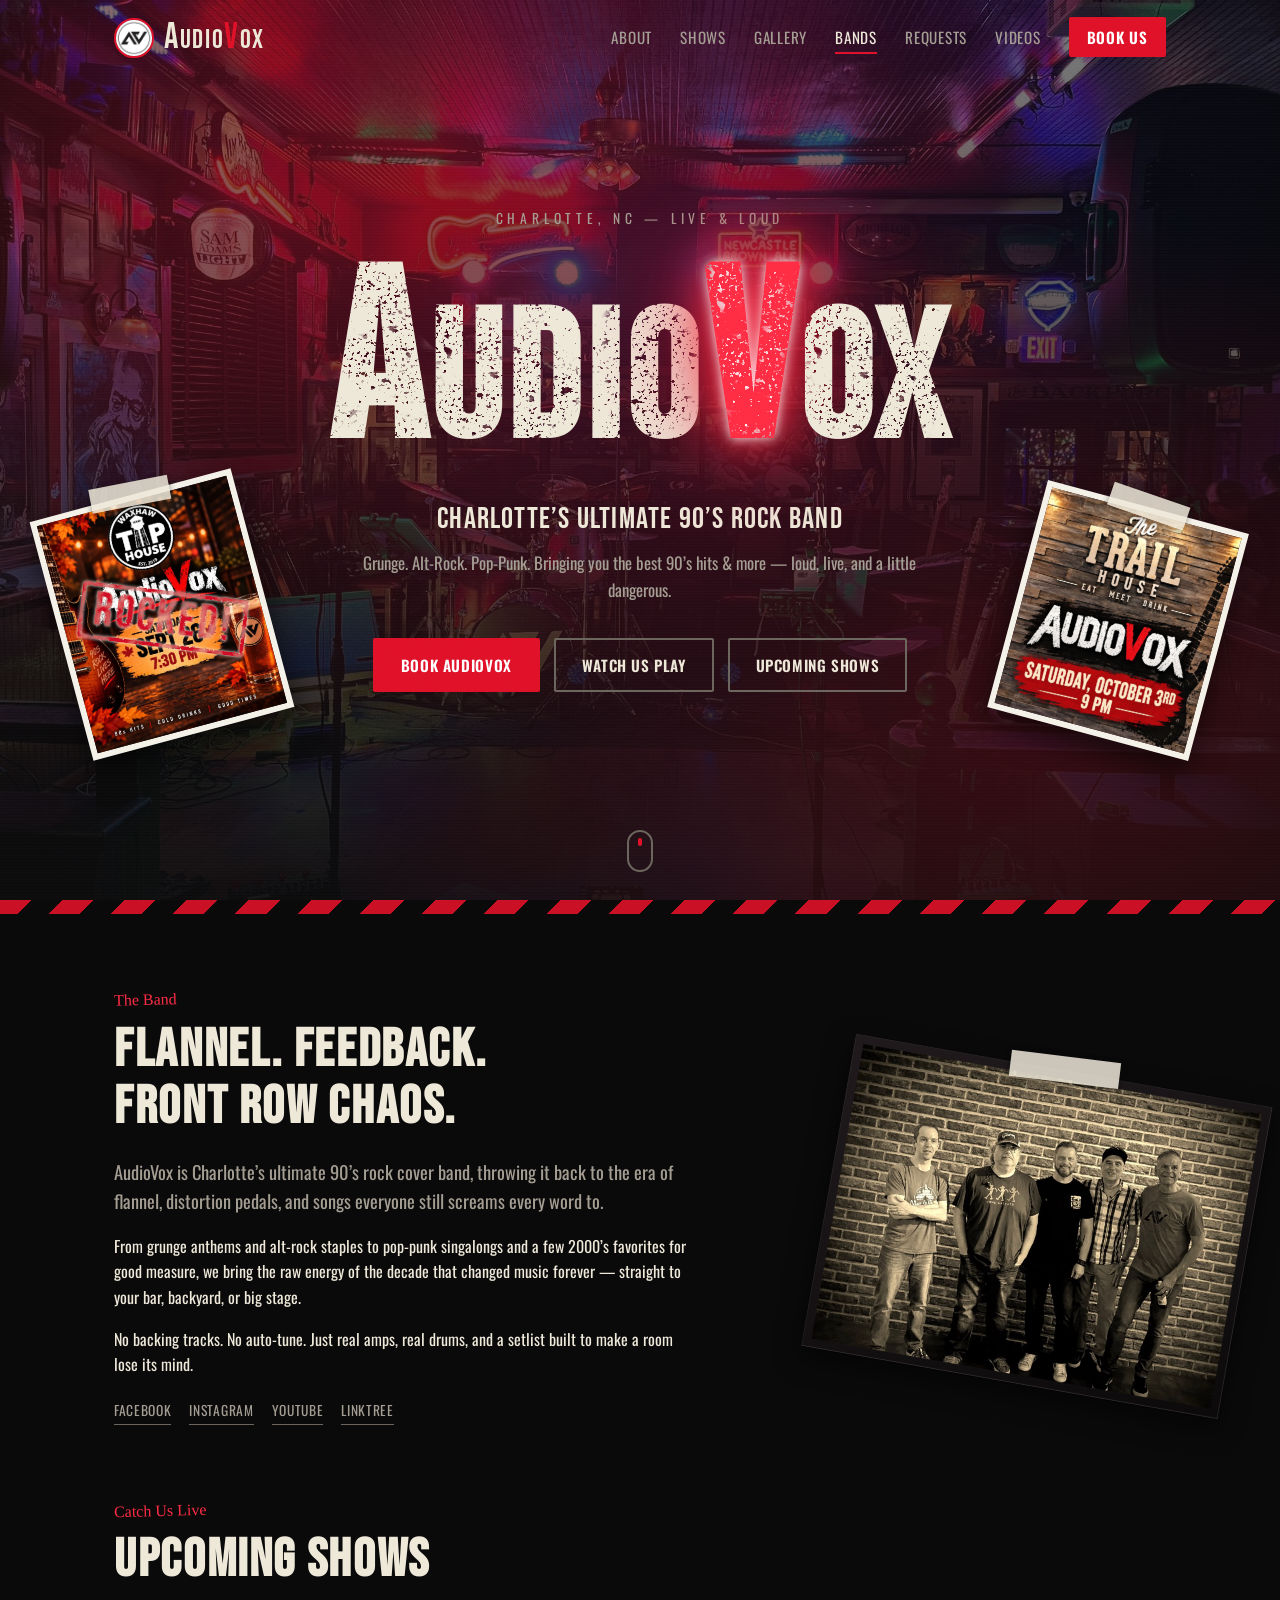
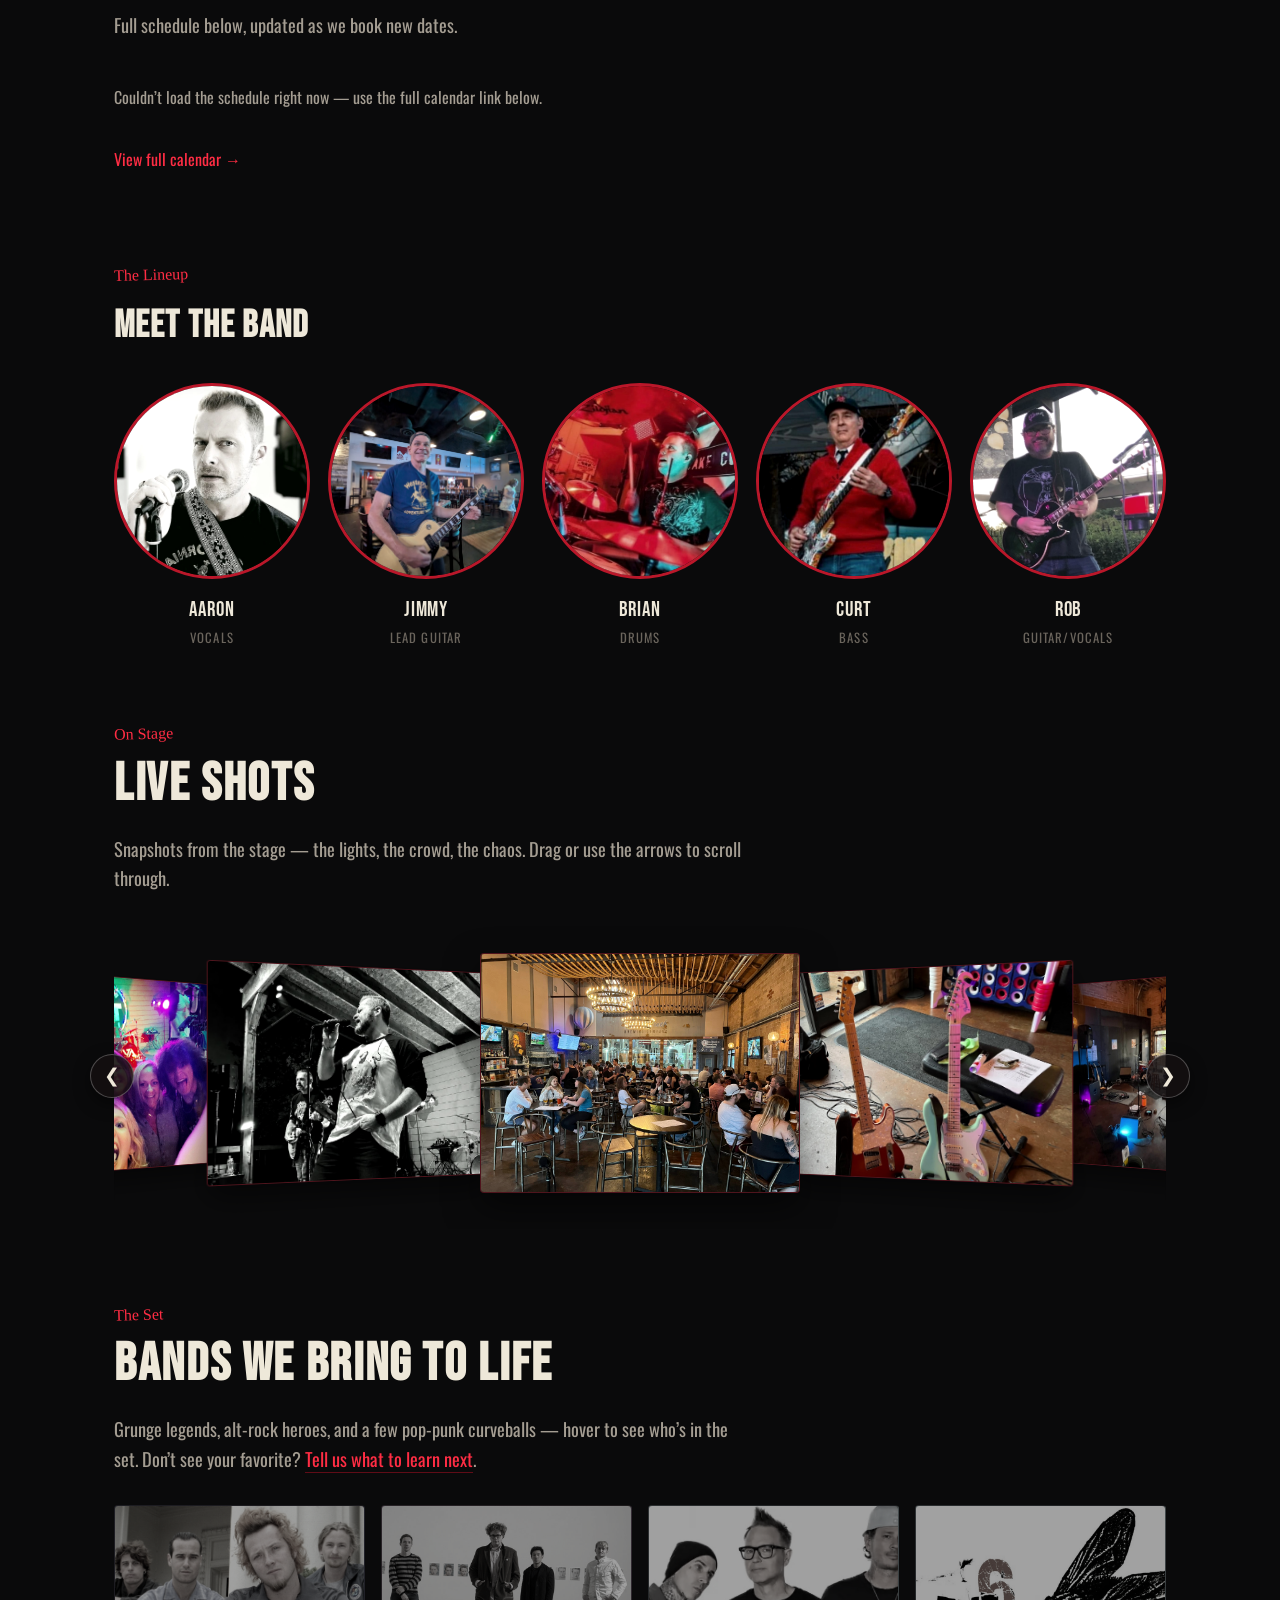
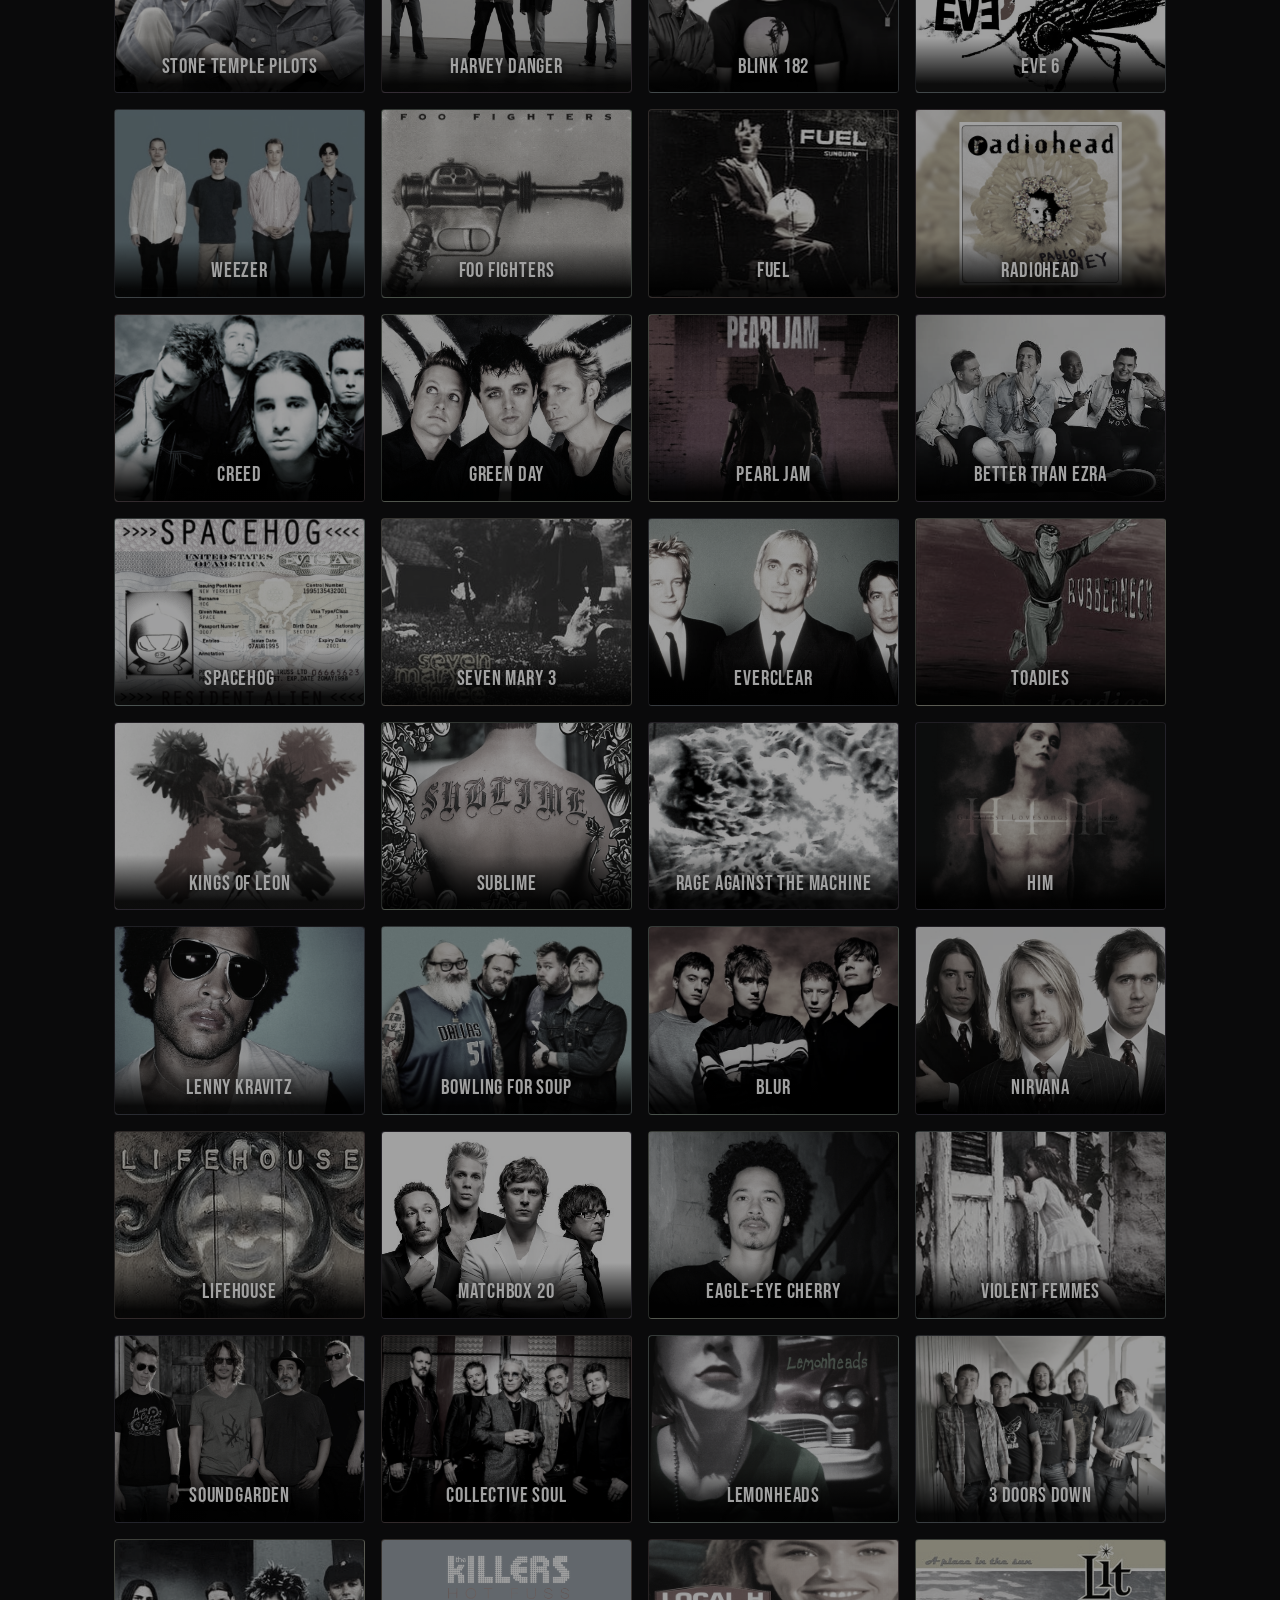
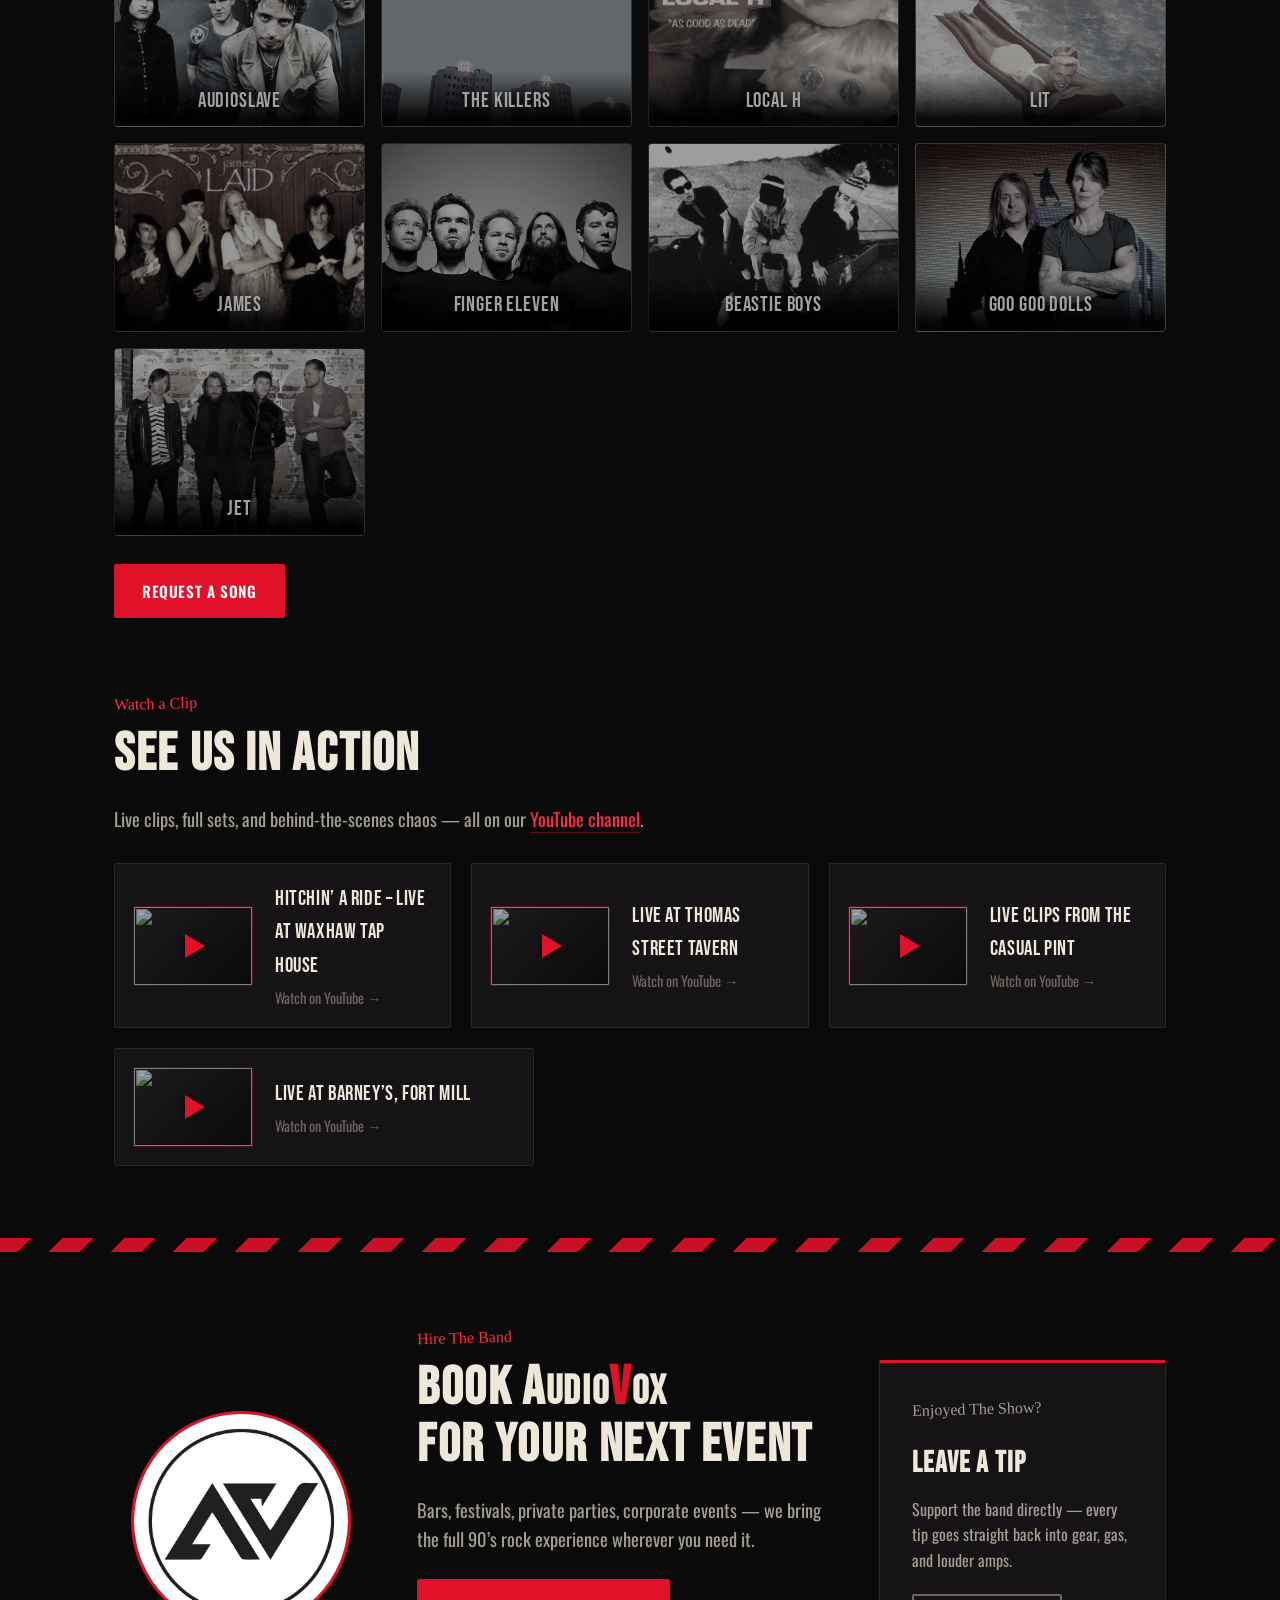
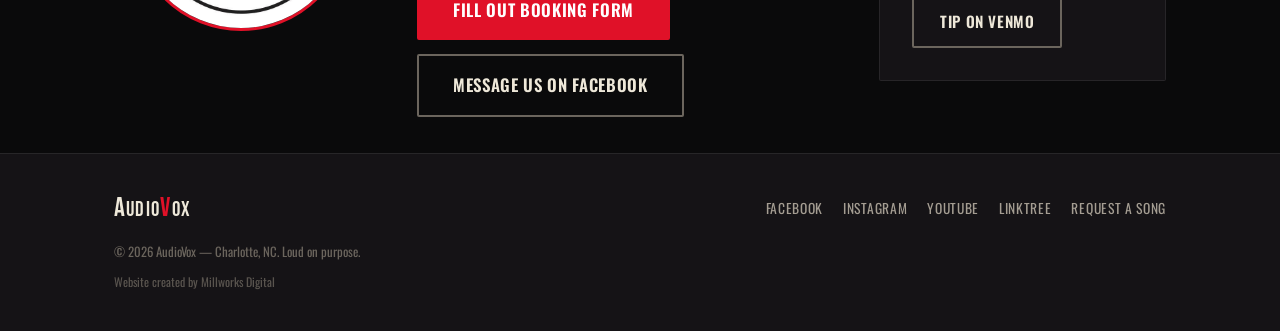
==== commit 2abb360f: "Admin: keep a gallery photo but hide it from the carousel (Show in the carousel checkbox)" ====
--- a/index.html
+++ b/index.html
@@ -385,6 +385,6 @@
 <a href="#top" id="back-to-top" class="back-to-top" aria-label="Back to top"></a>
 
 <script src="https://cdn.jsdelivr.net/npm/swiper@11/swiper-bundle.min.js"></script>
-<script src="js/app.js?v=25"></script>
+<script src="js/app.js?v=26"></script>
 </body>
 </html>
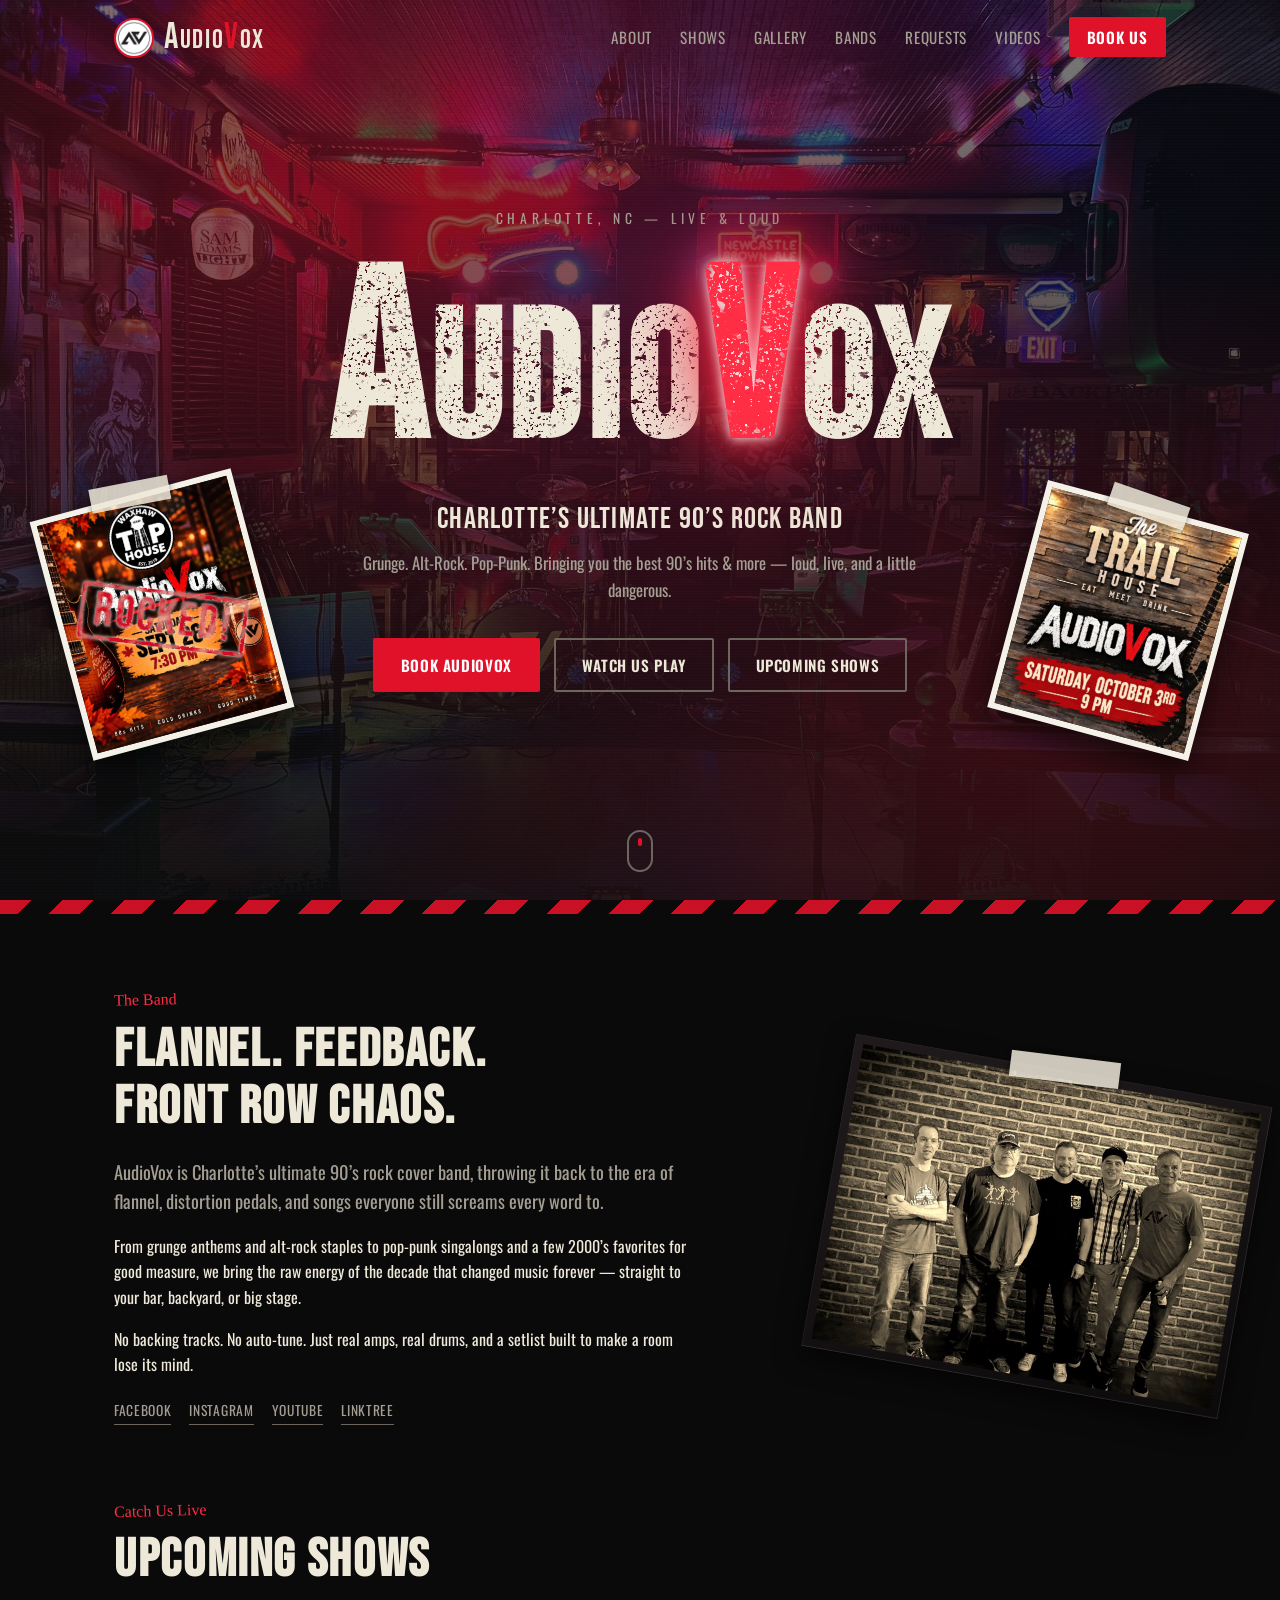
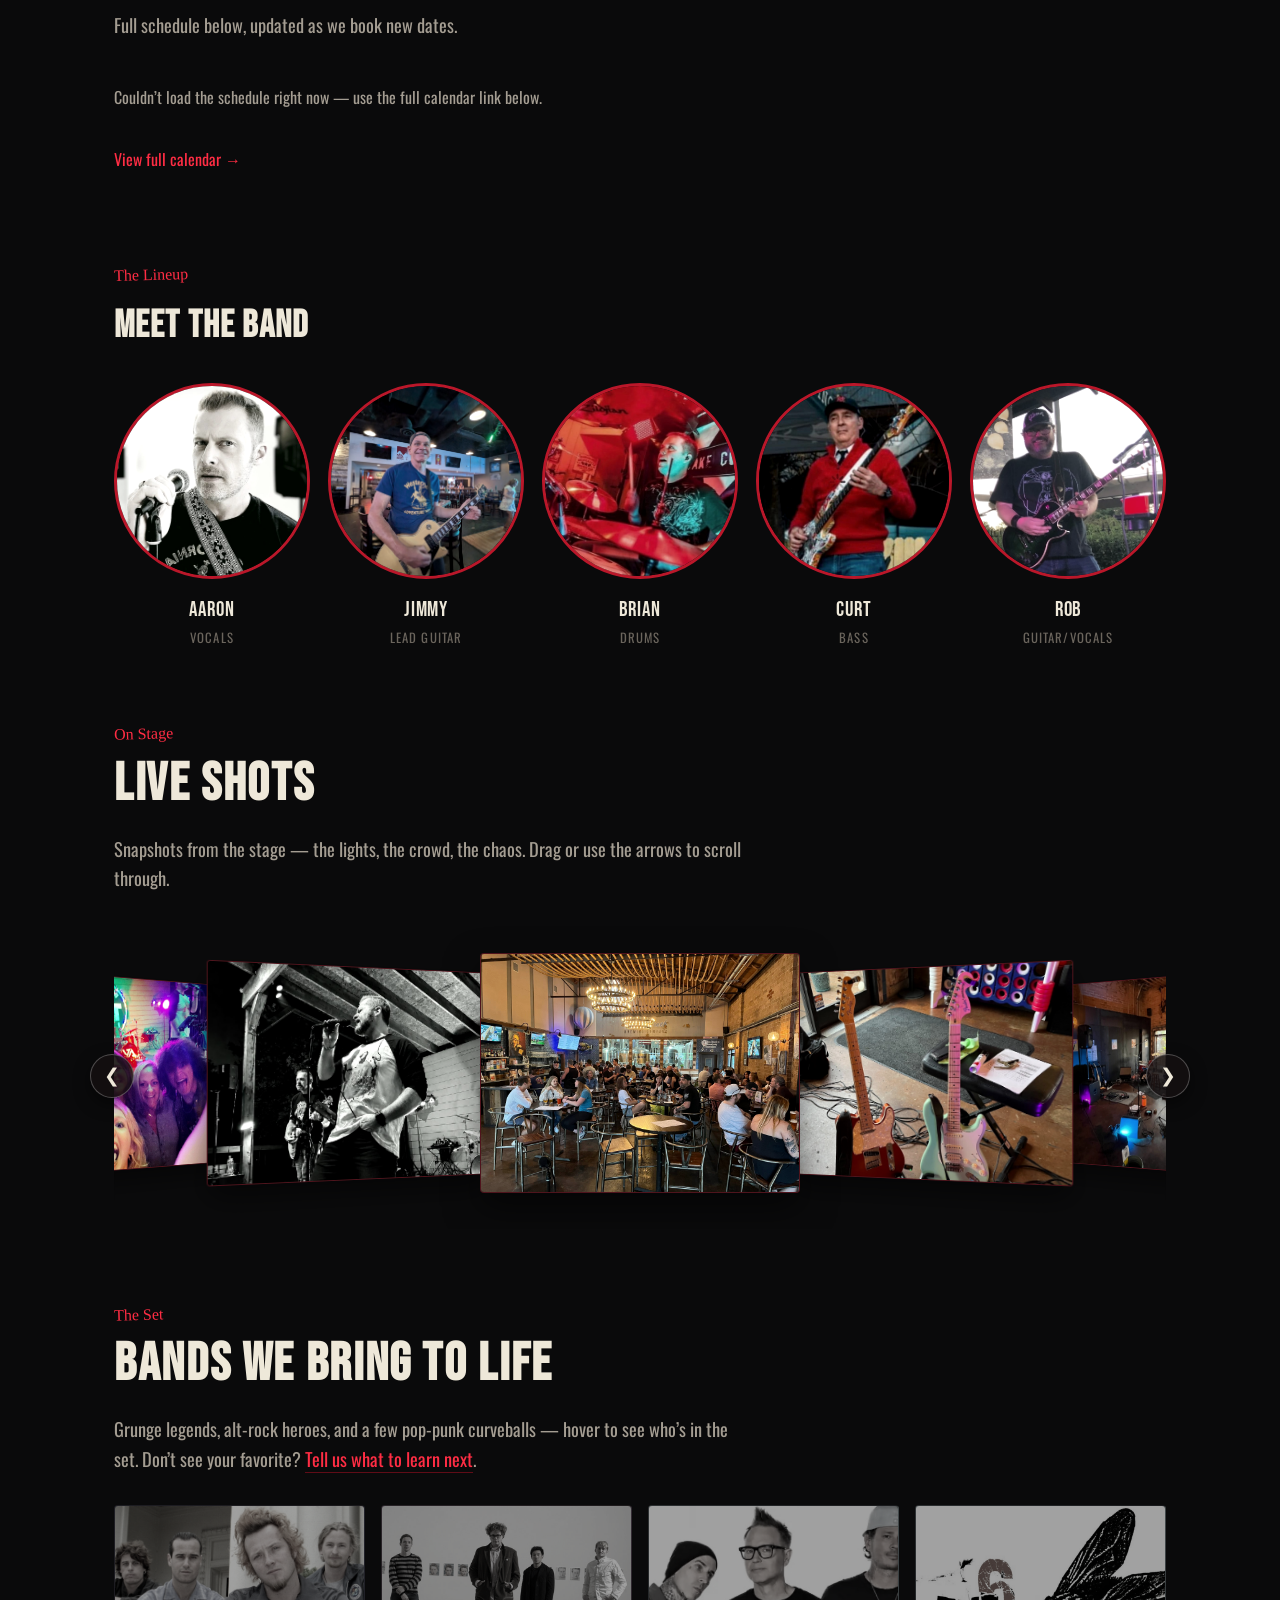
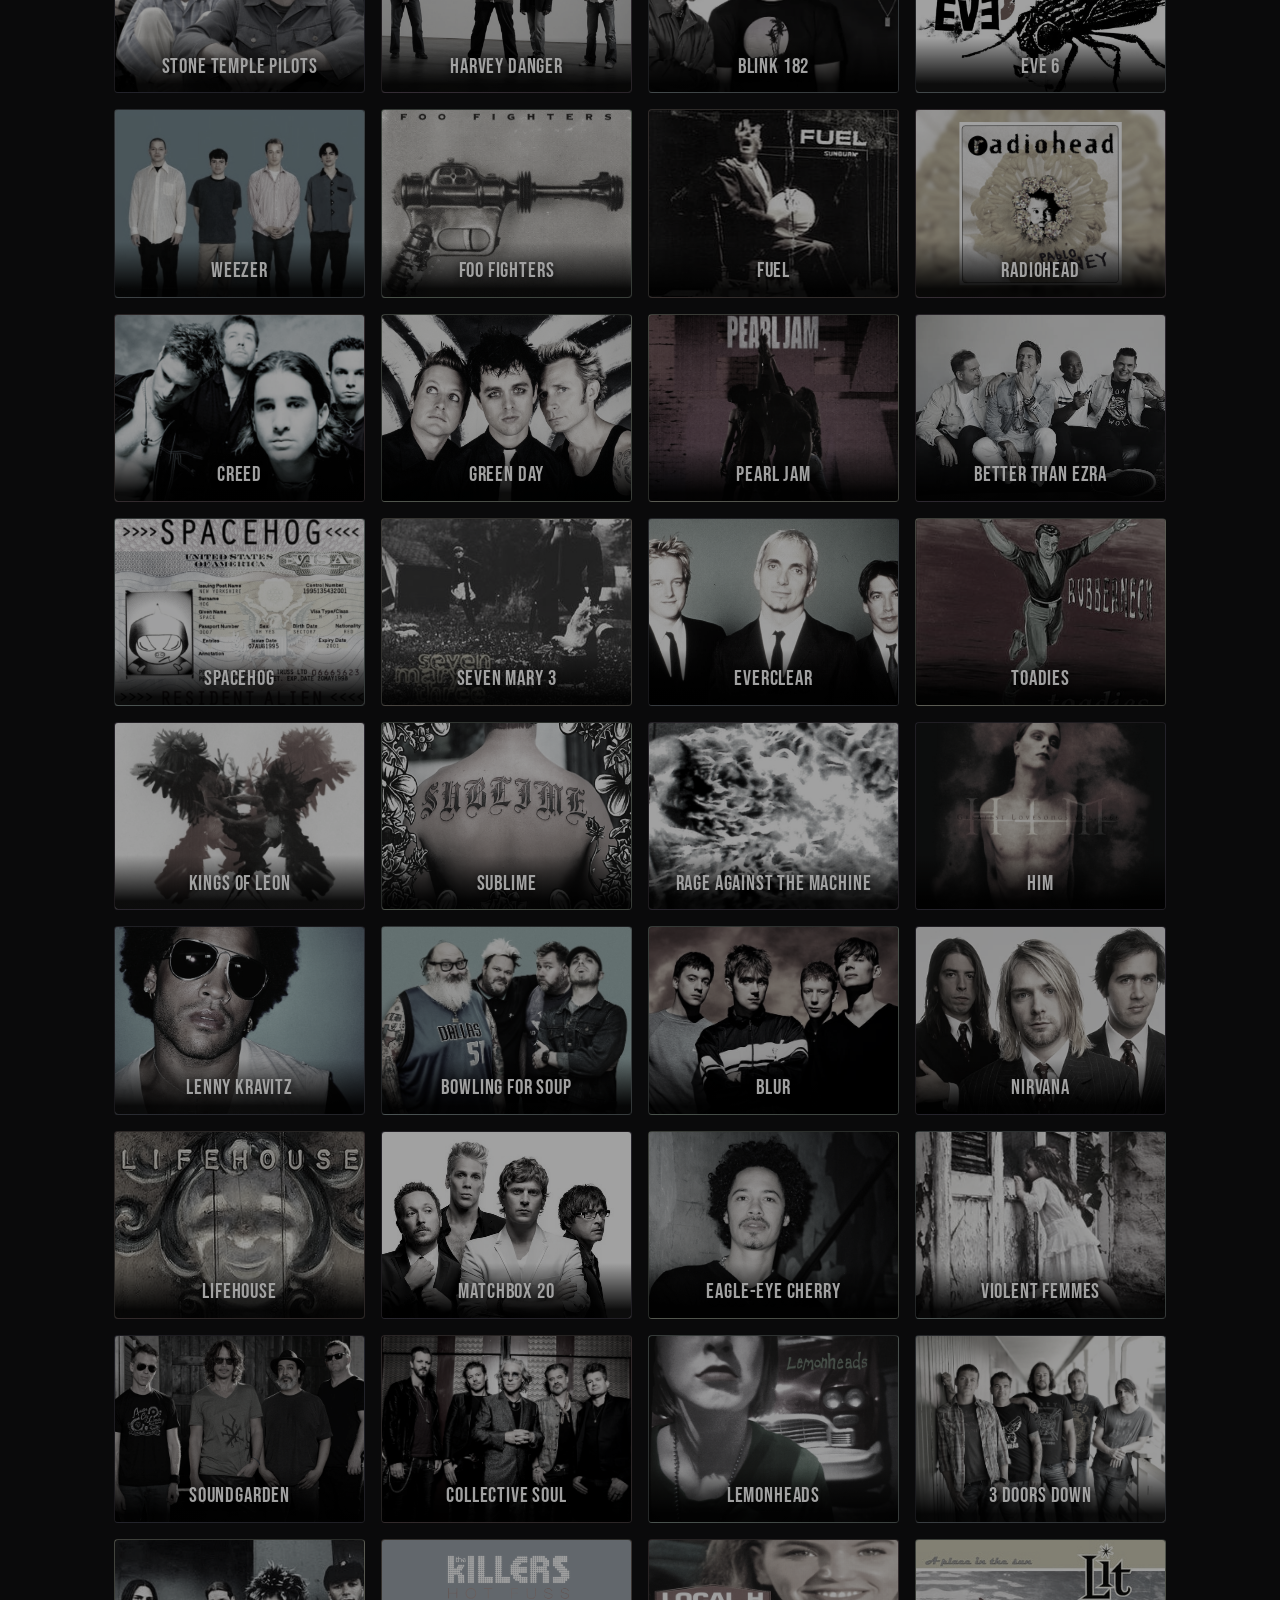
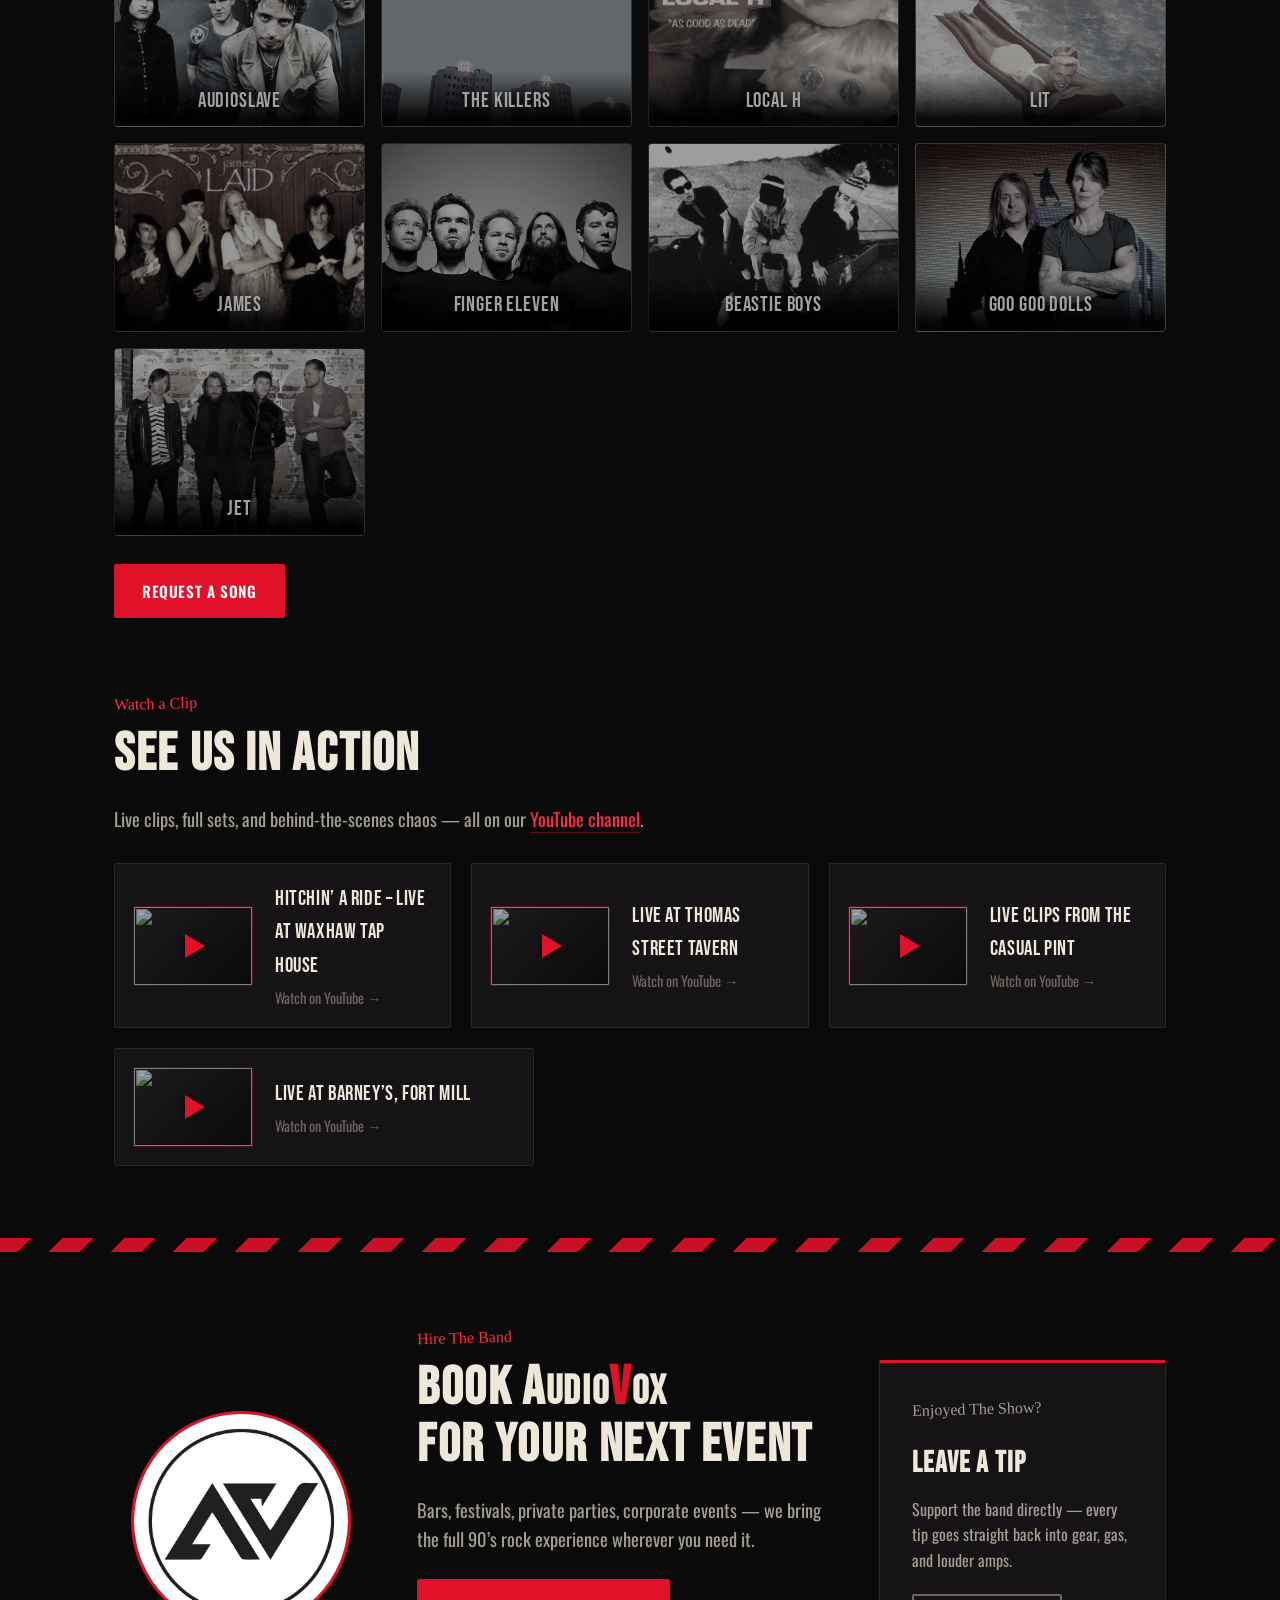
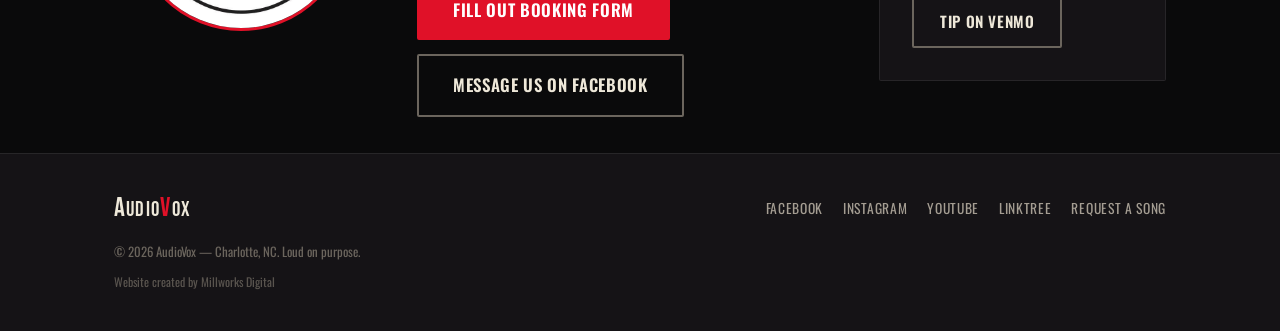
==== commit 3d3340ee: "Admin: Bands page to manage 'Bands We Bring To Life' (add, rename, picture, show/hide, reorder, remo" ====
--- a/index.html
+++ b/index.html
@@ -12,7 +12,7 @@
 <link rel="preconnect" href="https://fonts.gstatic.com" crossorigin>
 <link href="https://fonts.googleapis.com/css2?family=Bebas+Neue&family=Anton+SC&family=Permanent+Marker&family=Oswald:wght@400;500;600;700&display=swap" rel="stylesheet">
 <link rel="stylesheet" href="https://cdn.jsdelivr.net/npm/swiper@11/swiper-bundle.min.css">
-<link rel="stylesheet" href="css/style.css?v=51">
+<link rel="stylesheet" href="css/style.css?v=52">
 </head>
 <body>
 <!-- Distress filter for the AudioVox wordmark -->
@@ -65,32 +65,23 @@
         <a href="#shows" class="btn btn-outline">Upcoming Shows</a>
       </div>
     </div>
-    <div class="next-shows">
-      <div class="next-show" id="next-show">
-        <span class="next-show-tape"></span>
-        <img
-          src="images/flyer.jpg"
-          alt="Upcoming show flyer"
-          class="next-show-img lightbox-trigger"
-          id="next-show-img"
-          data-stamp="ROCKED!"
-          data-lightbox-group="flyer"
-          data-cta-href="#shows"
-          data-cta-label="See Upcoming Shows"
-        >
-        <span class="next-show-stamp" aria-hidden="true">ROCKED!</span>
-      </div>
-      <div class="next-show next-show-right" id="next-show-2">
-        <span class="next-show-tape"></span>
-        <img
-          src="images/flyer2.jpg"
-          alt="Upcoming show flyer"
-          class="next-show-img lightbox-trigger"
-          id="next-show-img-2"
-          data-lightbox-group="flyer"
-          data-cta-href="#shows"
-          data-cta-label="See Upcoming Shows"
-        >
+    <!-- Flyer piles. The server replaces these with the flyers set in the admin page (worker/media.js, flyerPilesHtml);
+         these two are only shown if that can't be read. -->
+    <div class="next-shows" id="next-shows">
+      <div class="flyer-pile flyer-pile-left">
+        <div class="next-show is-top" style="--r:-15deg;--rh:5deg;--x:0%;--y:0%;z-index:1">
+          <span class="next-show-tape"></span>
+          <img src="images/flyer.jpg" alt="Upcoming show flyer" class="next-show-img lightbox-trigger"
+            data-lightbox-group="flyer" data-order="0" data-stamp="ROCKED!" data-cta-href="#shows" data-cta-label="See Upcoming Shows">
+          <span class="next-show-stamp" aria-hidden="true">ROCKED!</span>
+        </div>
+      </div>
+      <div class="flyer-pile flyer-pile-right">
+        <div class="next-show is-top" style="--r:15deg;--rh:-5deg;--x:0%;--y:0%;z-index:1">
+          <span class="next-show-tape"></span>
+          <img src="images/flyer2.jpg" alt="Upcoming show flyer" class="next-show-img lightbox-trigger"
+            data-lightbox-group="flyer" data-order="1" data-cta-href="#shows" data-cta-label="See Upcoming Shows">
+        </div>
       </div>
     </div>
     <a href="#about" class="scroll-cue" aria-label="Scroll down"><span></span></a>
@@ -385,6 +376,6 @@
 <a href="#top" id="back-to-top" class="back-to-top" aria-label="Back to top"></a>
 
 <script src="https://cdn.jsdelivr.net/npm/swiper@11/swiper-bundle.min.js"></script>
-<script src="js/app.js?v=26"></script>
+<script src="js/app.js?v=28"></script>
 </body>
 </html>
--- a/css/style.css
+++ b/css/style.css
@@ -228,13 +228,17 @@
 .btn-outline:hover{border-color:var(--red);color:var(--red-glow);transform:translateY(-2px);}
 .btn-lg{padding:16px 34px;font-size:1.05rem;}
 
+/* Show flyers sit in two piles (left and right). Each flyer's angle (--r), hover tilt (--rh) and offset (--x, --y)
+   are set by the server (worker/media.js): the top flyer sits straight in place, the ones under it peek out. */
 .next-show{
   position:relative;z-index:2;display:block;
-  width:170px;margin:56px auto 0;
-  transform:rotate(-15deg);
+  width:100%;margin:0;
+  transform:translate(var(--x,0%),var(--y,0%)) rotate(var(--r,-15deg));
   transition:transform .25s ease;
 }
-.next-show:hover{transform:rotate(-10deg) scale(1.04);}
+.next-show:hover{transform:translate(var(--x,0%),var(--y,0%)) rotate(calc(var(--r,-15deg) + var(--rh,5deg))) scale(1.04);}
+.flyer-pile{position:relative;z-index:2;width:150px;}
+.flyer-pile .next-show:not(.is-top){position:absolute;top:0;left:0;}
 /* Red ink "ROCKED!" stamp slapped across the flyer. Sized in container units so it scales with the flyer. */
 .next-show{container-type:inline-size;}
 .next-show-stamp{
@@ -248,14 +252,11 @@
   filter:url(#stamp-rough) drop-shadow(0 0 .04em rgba(255,244,228,.95));
   pointer-events:none;user-select:none;
 }
-.next-show-right{transform:rotate(15deg);}
-.next-show-right:hover{transform:rotate(10deg) scale(1.04);}
-/* Mobile/tablet: flyers sit side by side under the buttons. */
+/* Mobile/tablet: the two piles sit side by side under the buttons. */
 .next-shows{
   display:flex;justify-content:center;align-items:flex-start;gap:28px;
   margin:56px auto 0;
 }
-.next-shows .next-show{margin:0;width:150px;}
 .next-show-img{
   display:block;width:100%;
   border:6px solid #f4f1e8;
@@ -273,12 +274,12 @@
      covering the hero text and buttons: they shrink as the window narrows
      (and on short windows) and reach full size (480px) on large screens.
      The tilted flyers take up ~1.3x their width, hence the 35vw maths. */
-  .next-shows .next-show{
+  .next-shows .flyer-pile{
     position:absolute;
     left:4.5%;bottom:18%;
     width:clamp(150px,min(calc(35vw - 240px),62vh),480px);margin:0;
   }
-  .next-shows .next-show-right{left:auto;right:4.5%;}
+  .next-shows .flyer-pile-right{left:auto;right:4.5%;}
 }
 @media (max-width:1099px){
   .hero{justify-content:flex-start;min-height:auto;padding:140px 24px 110px;}
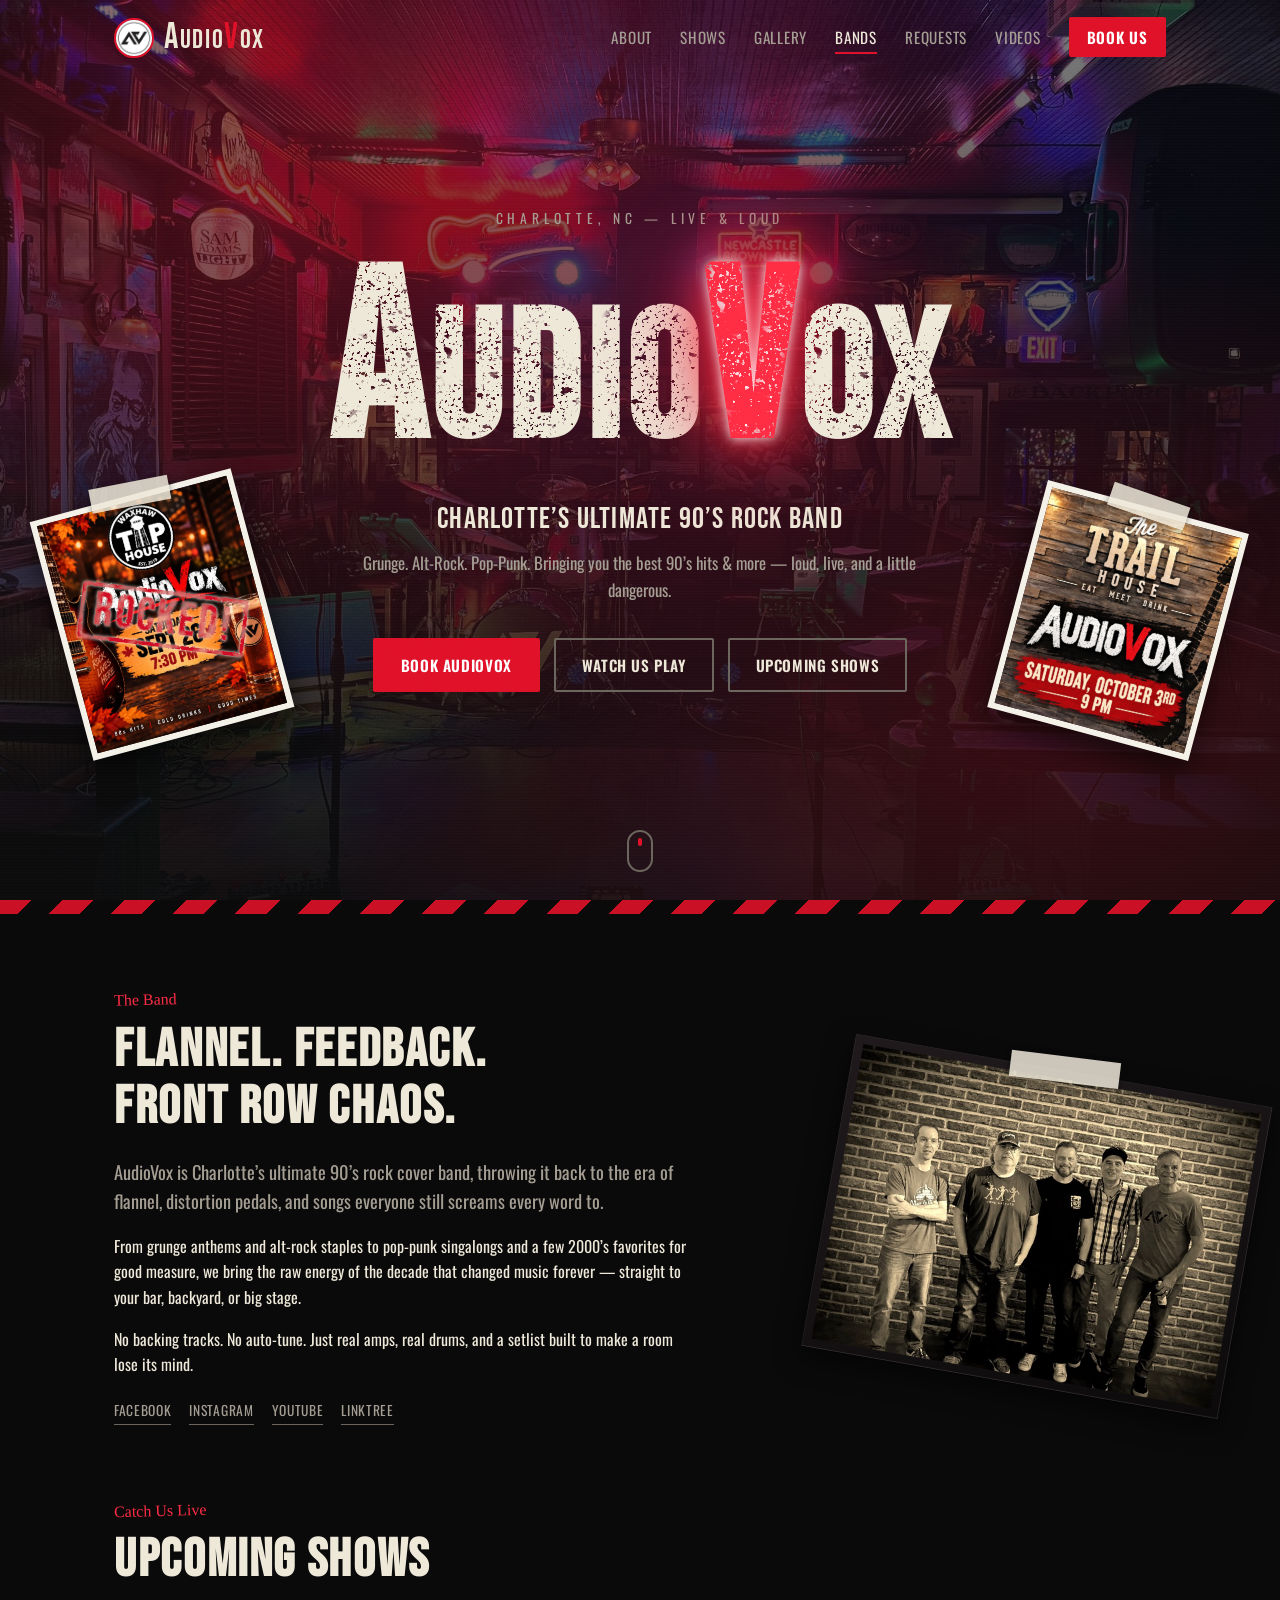
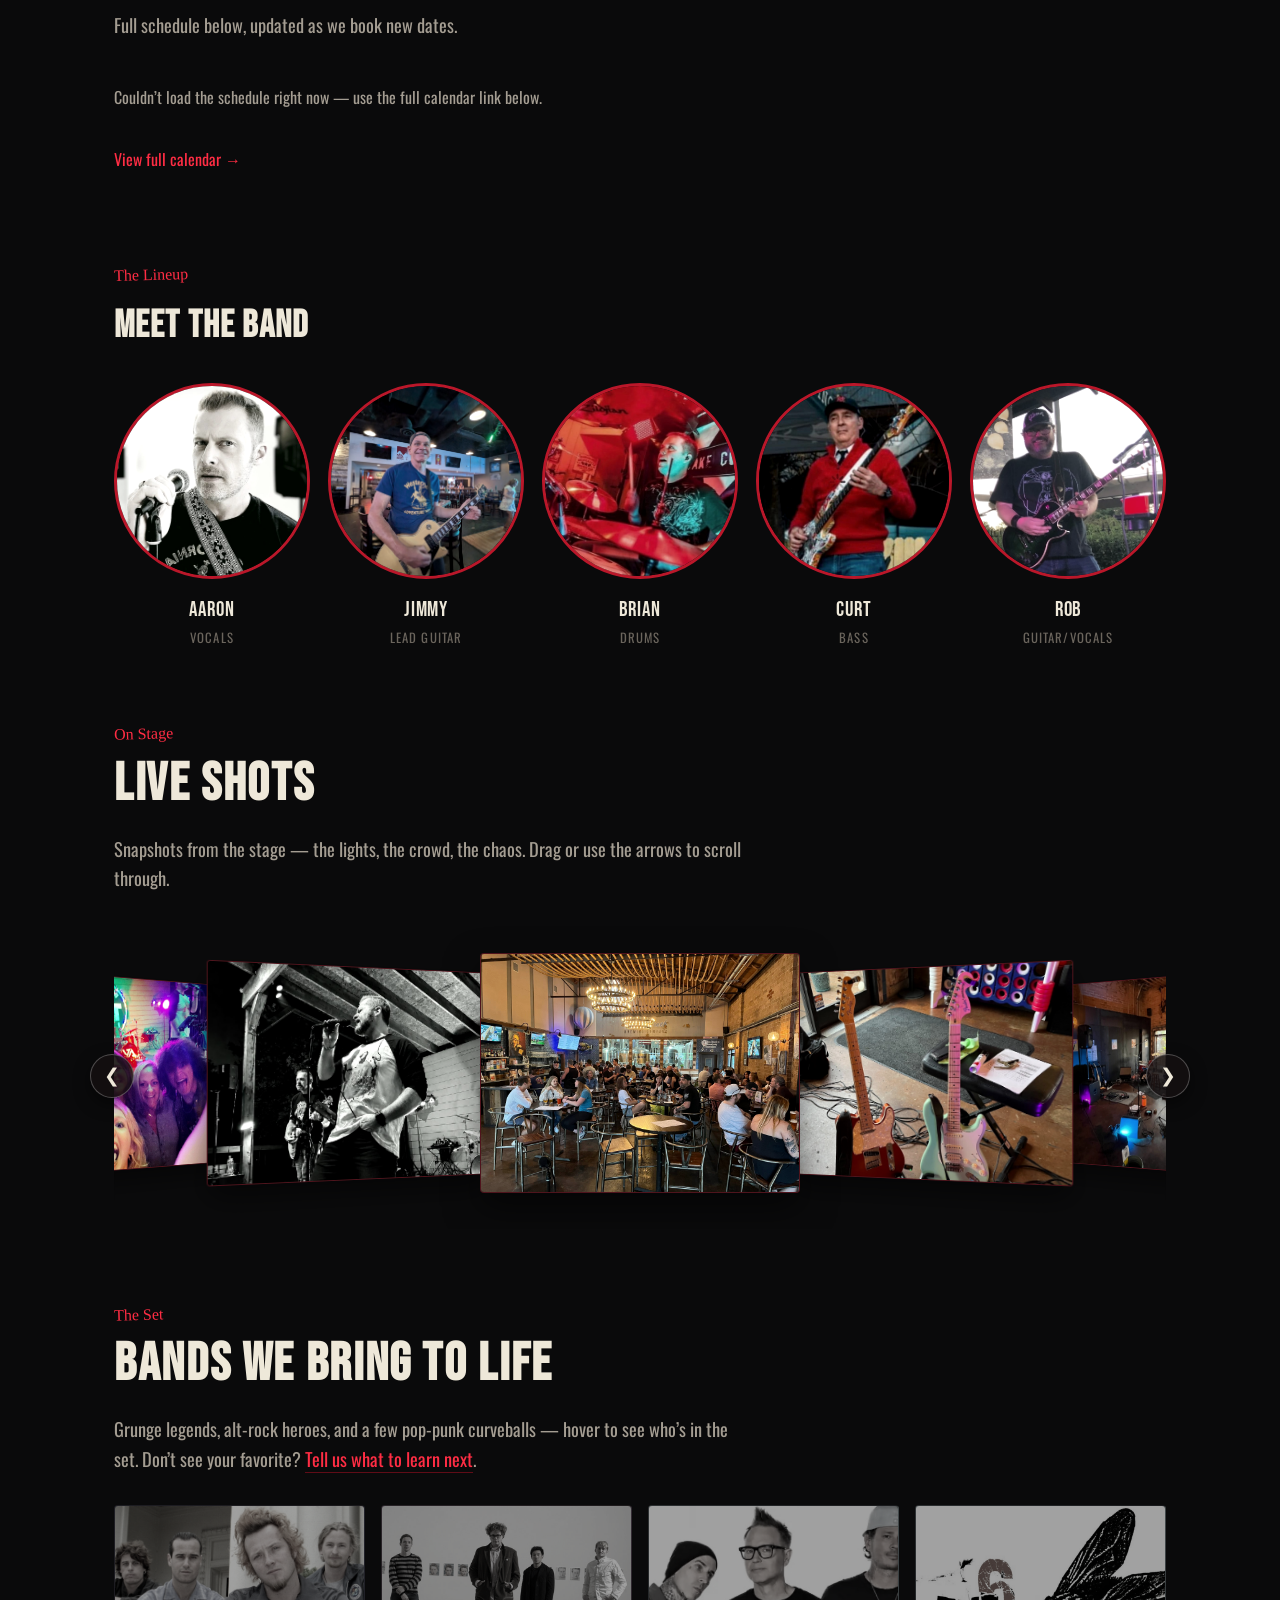
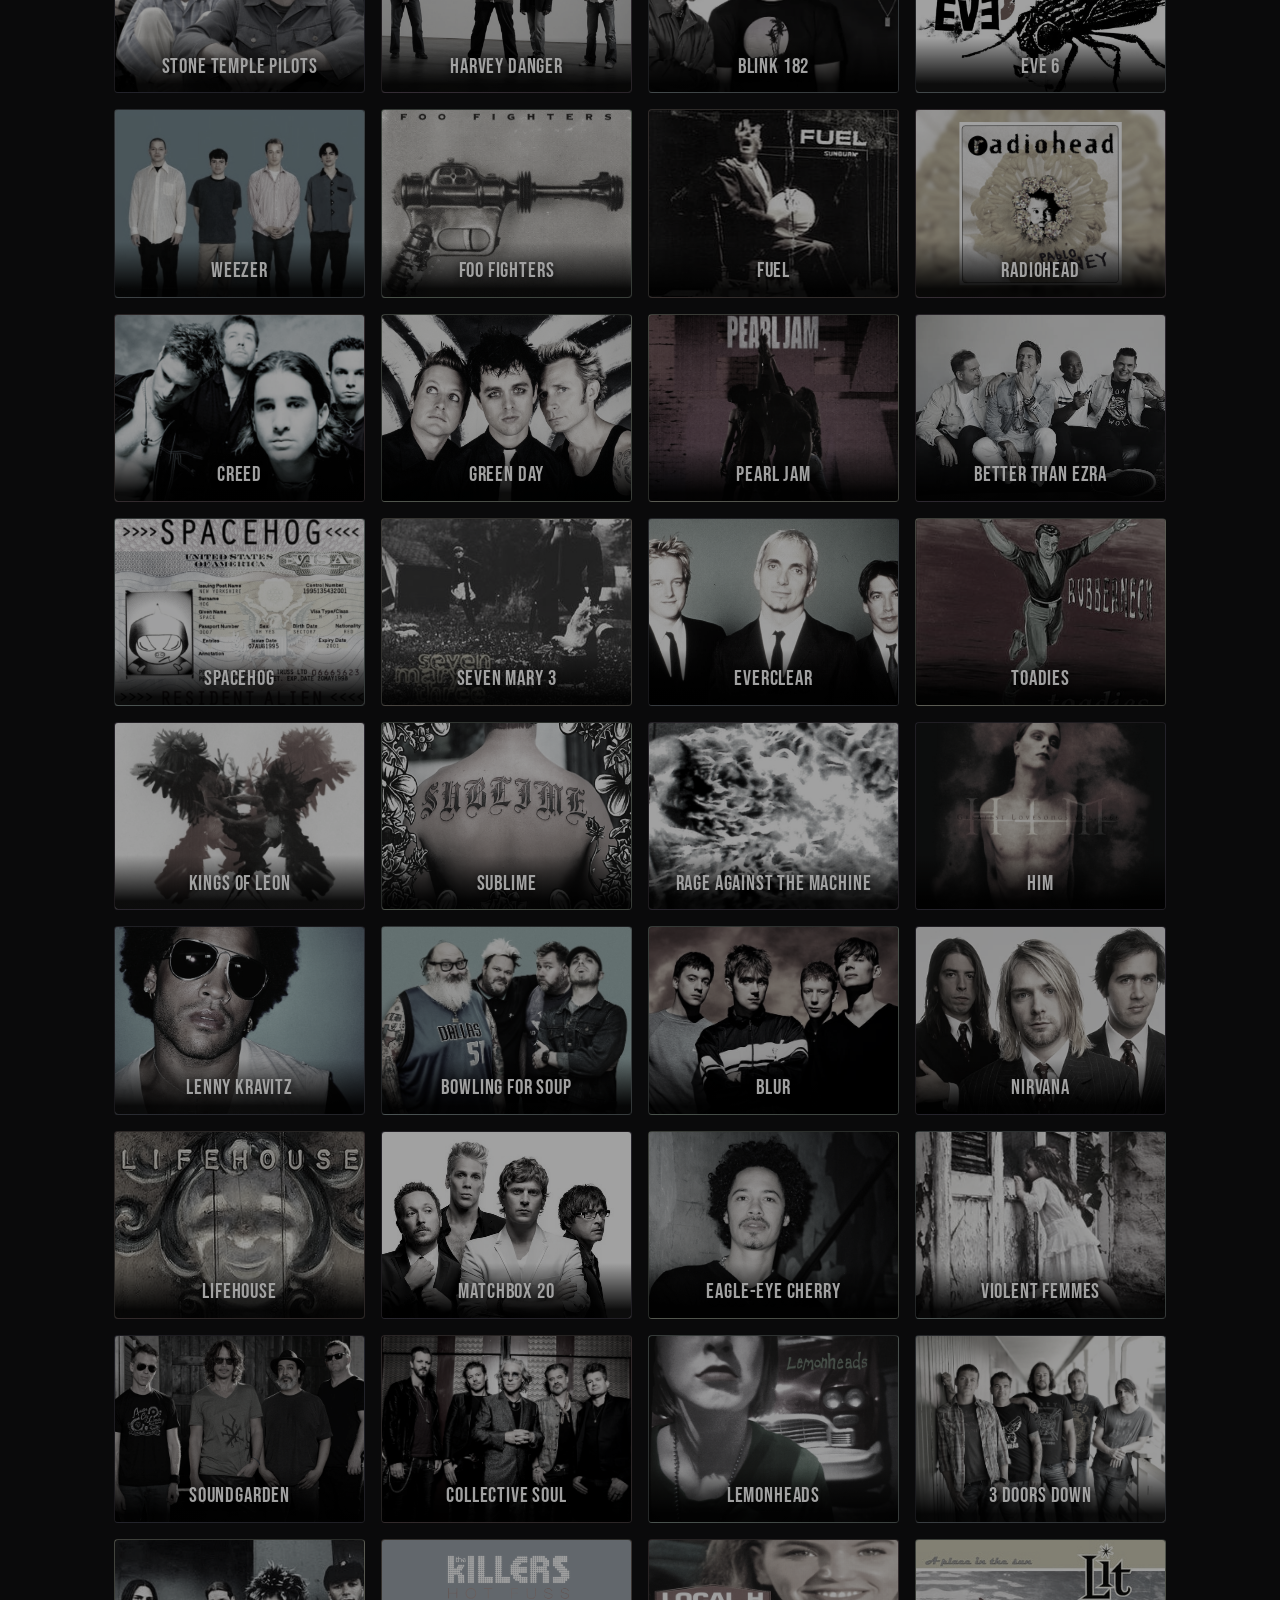
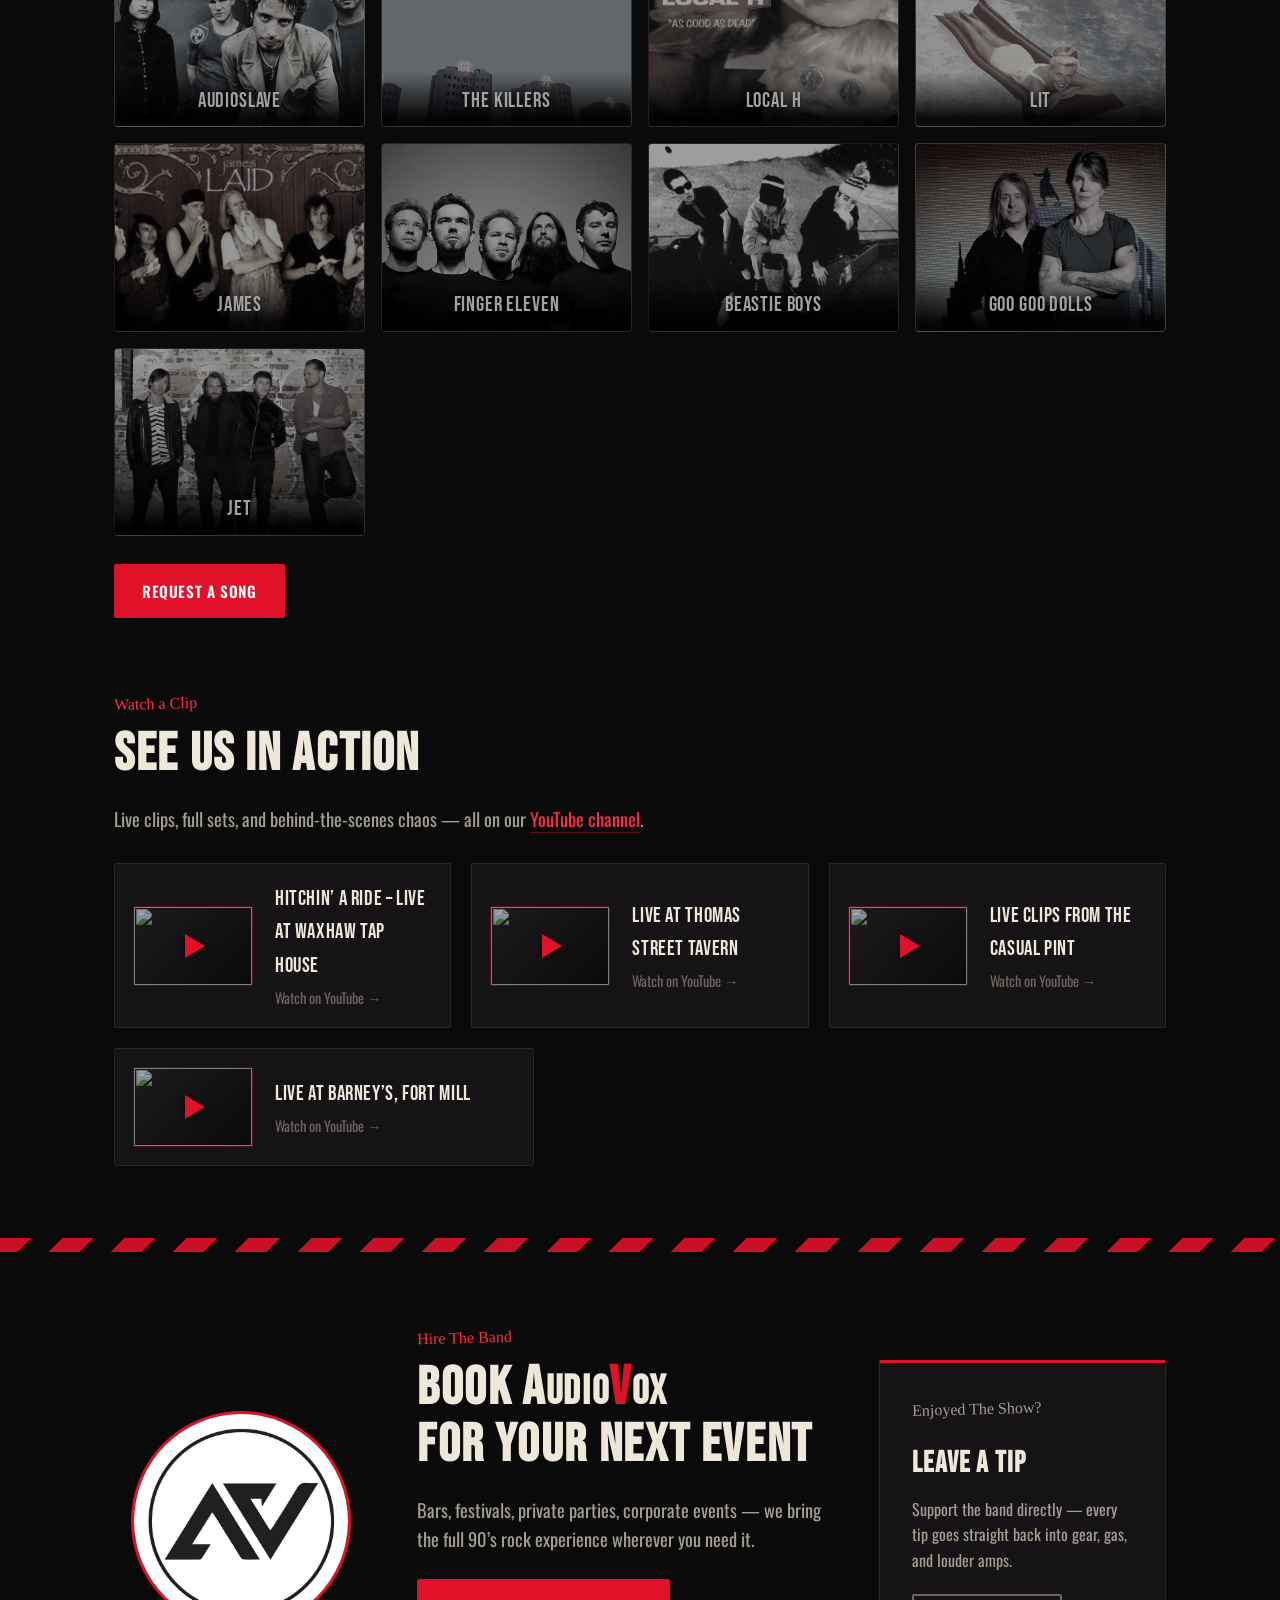
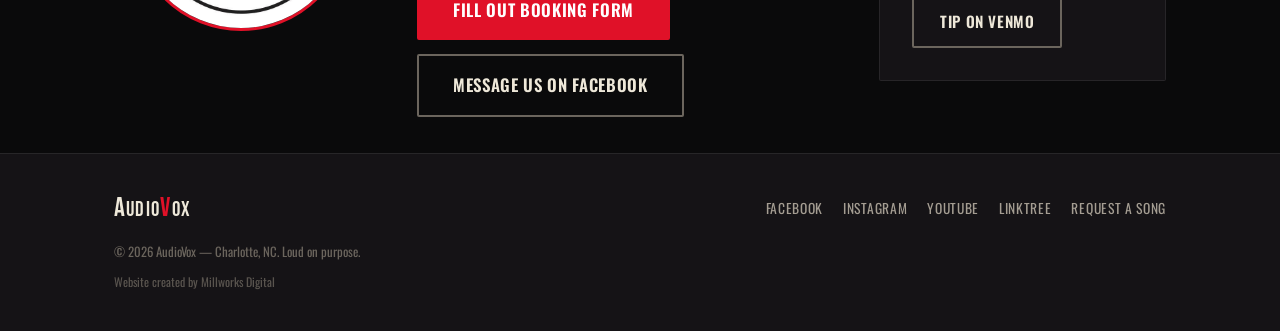
==== commit 96dd2274: "Admin: About the band page (band photo, members: photo, name, role, bio, popup layout, show/hide, or" ====
--- a/index.html
+++ b/index.html
@@ -105,7 +105,7 @@
         </div>
       </div>
       <div class="about-photo about-photo-band">
-        <img src="images/about-band.jpg" alt="AudioVox band portrait" class="photo-fallback photo-frame lightbox-trigger" data-fallback-label="images/about-band.jpg" data-lightbox-group="band">
+        <img src="images/about-band.jpg" id="about-band-photo" alt="AudioVox band portrait" class="photo-fallback photo-frame lightbox-trigger" data-fallback-label="images/about-band.jpg" data-lightbox-group="band">
         <div class="photo-tape"></div>
       </div>
     </div>
@@ -131,7 +131,8 @@
     <div class="section-inner band-grid">
       <p class="eyebrow">The Lineup</p>
       <h3 class="band-title">Meet The Band</h3>
-      <ul class="band-members">
+      <!-- The lineup is set in the admin page (About the band); the server fills this in. These are only shown if it can't. -->
+      <ul class="band-members" id="band-members">
         <li class="band-member">
           <img src="images/member-aaron.jpg" alt="Aaron" class="photo-fallback member-photo" data-fallback-label="images/member-aaron.jpg">
           <span class="member-name">Aaron</span>
@@ -376,6 +377,6 @@
 <a href="#top" id="back-to-top" class="back-to-top" aria-label="Back to top"></a>
 
 <script src="https://cdn.jsdelivr.net/npm/swiper@11/swiper-bundle.min.js"></script>
-<script src="js/app.js?v=28"></script>
+<script src="js/app.js?v=29"></script>
 </body>
 </html>
